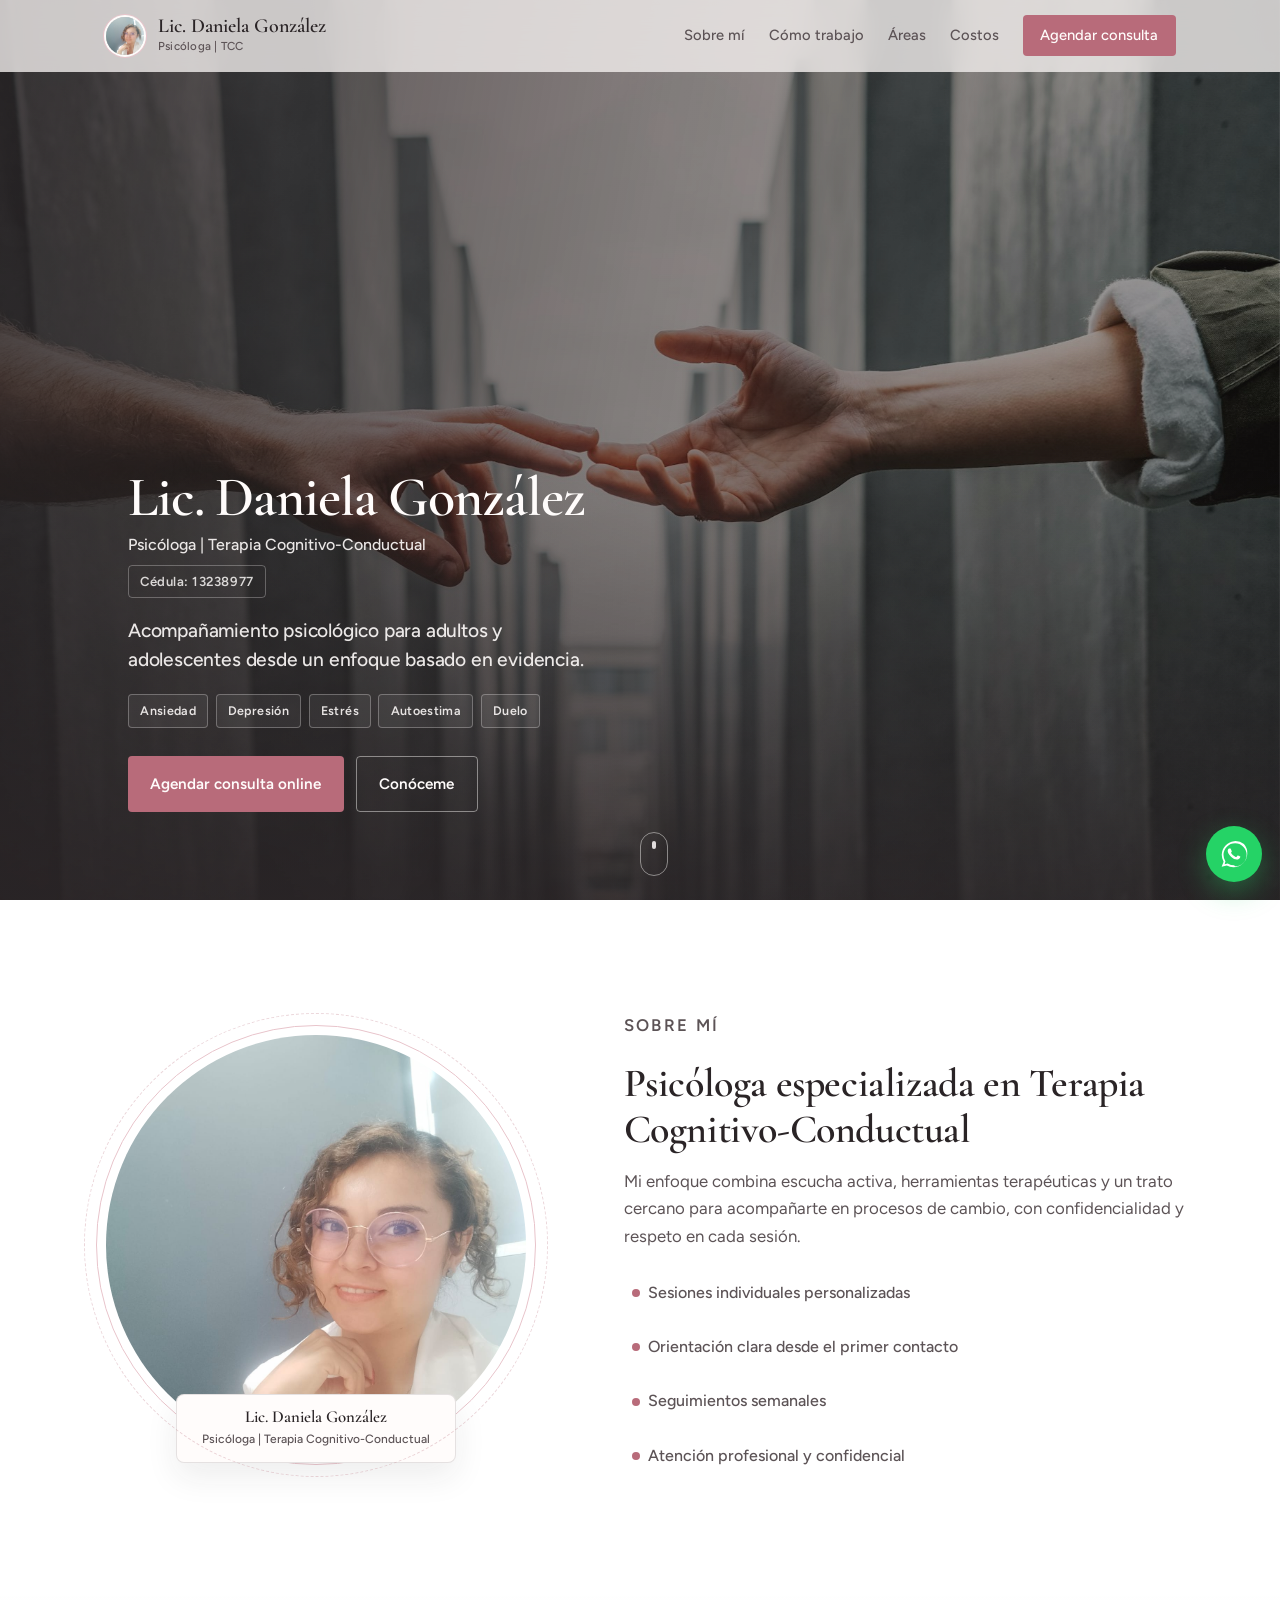
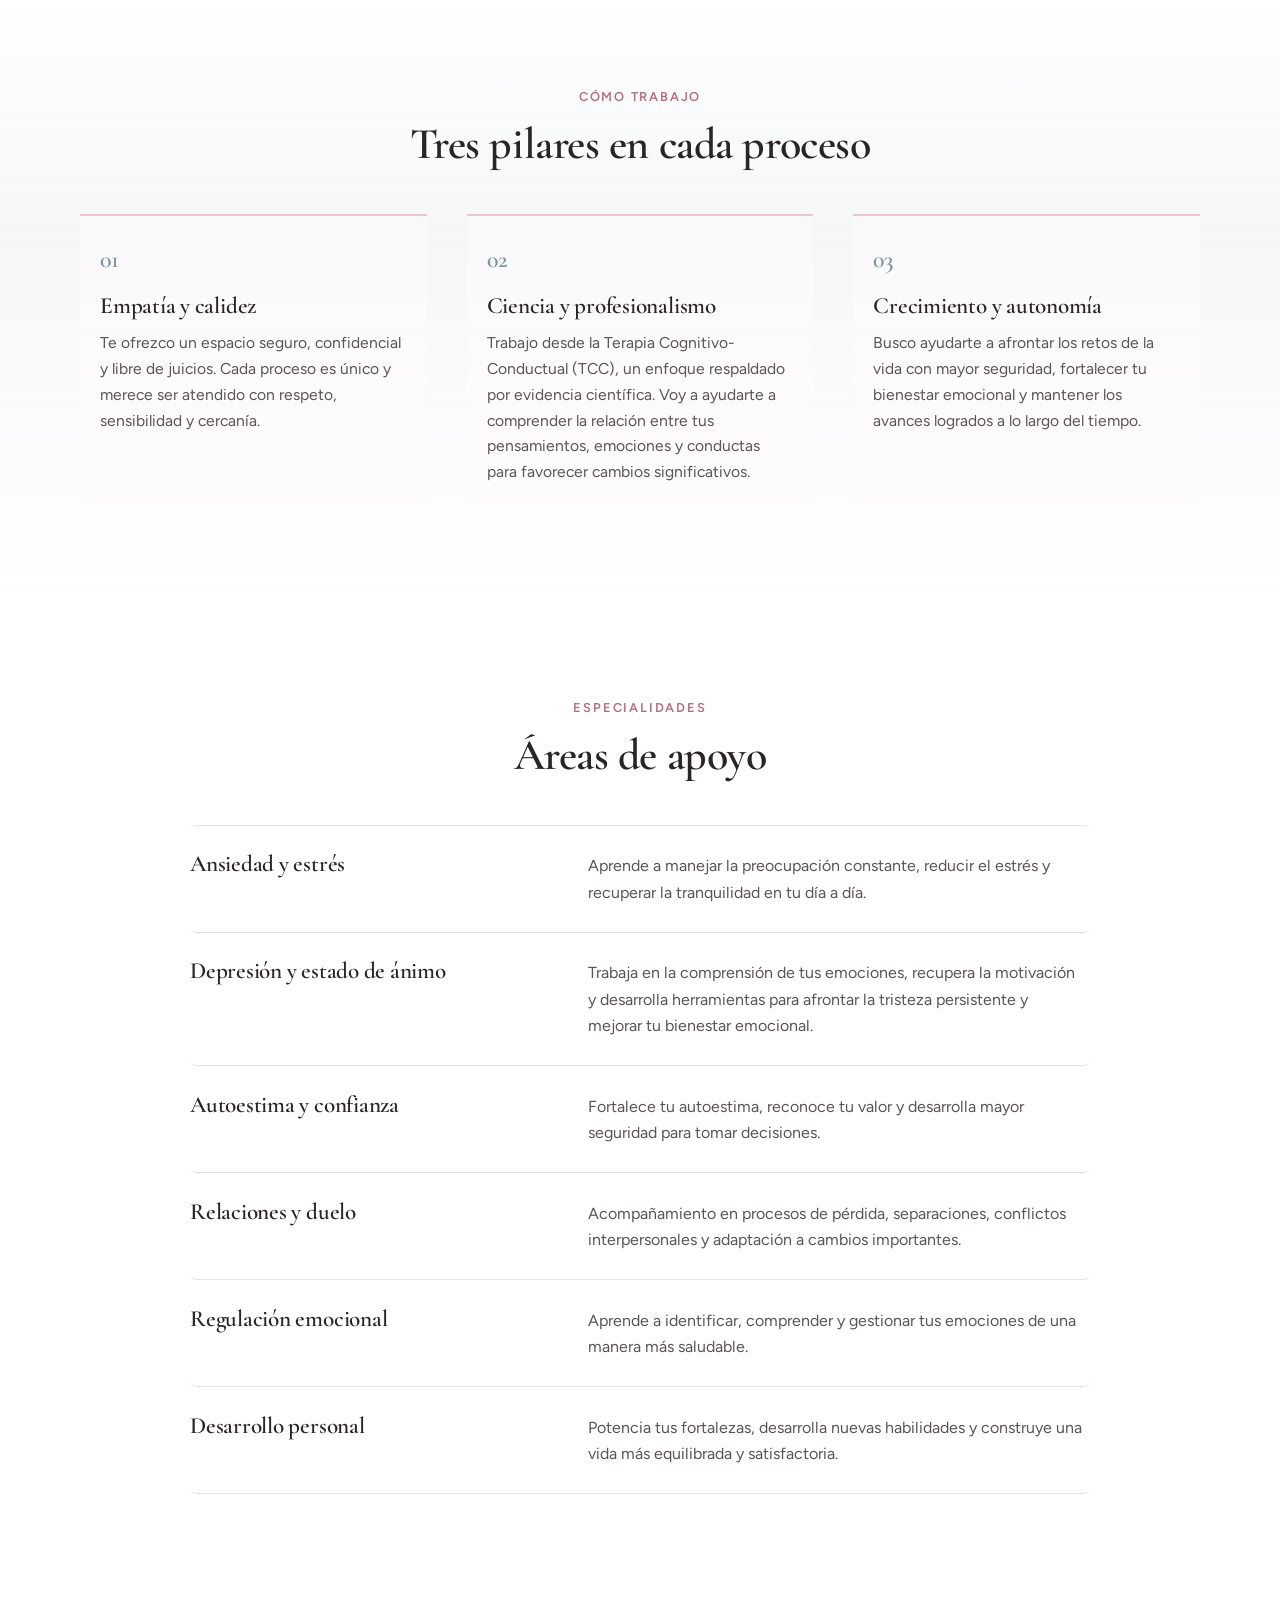
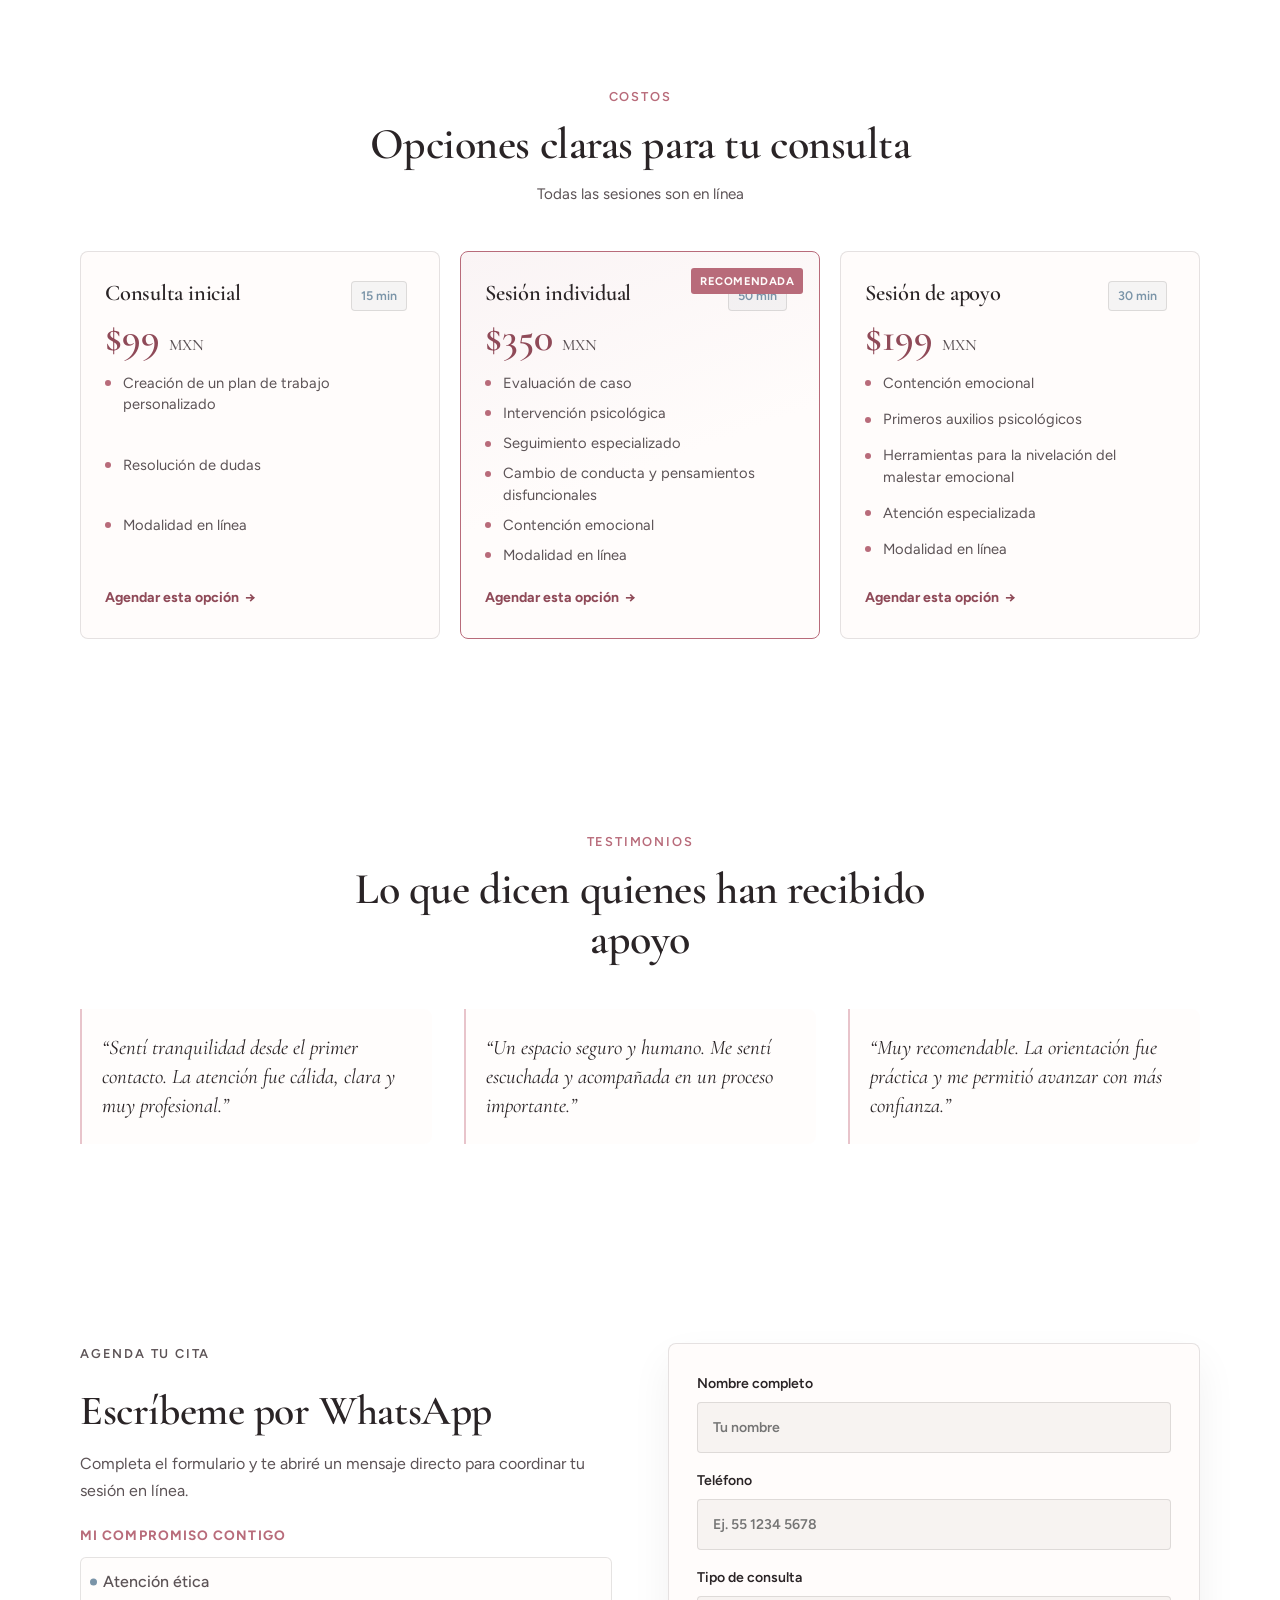
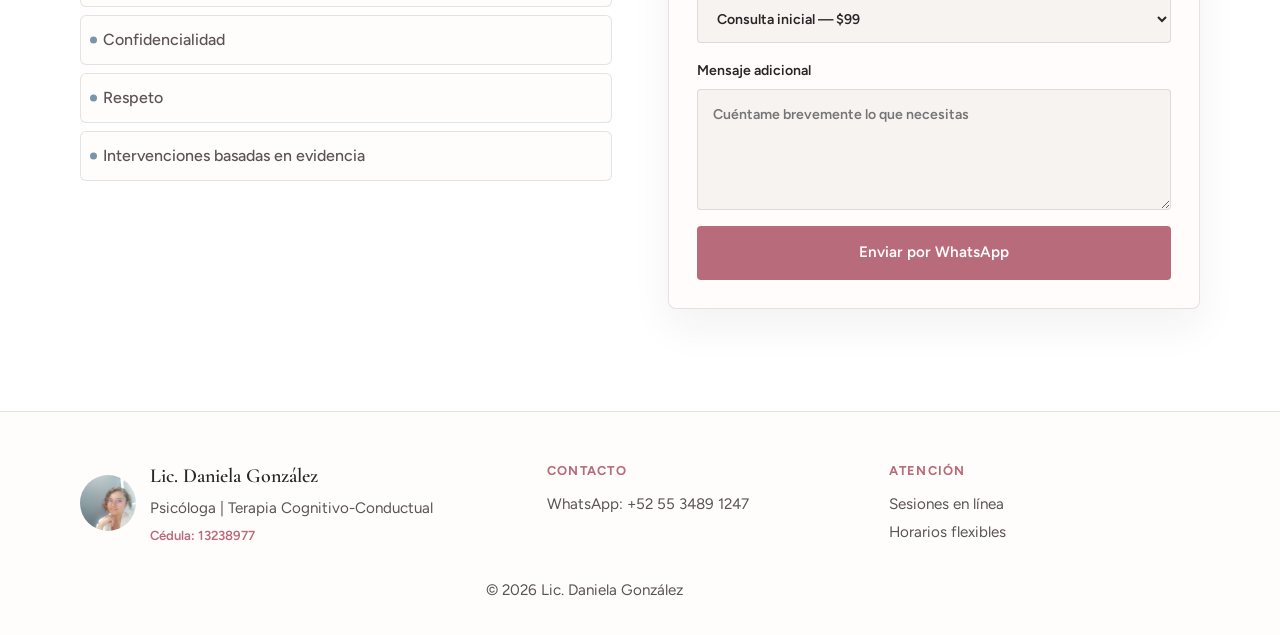
==== index.html @ aad89bd3 "Update index.html" ====
<!DOCTYPE html>
<html lang="es">
<head>
  <meta charset="UTF-8" />
  <meta name="viewport" content="width=device-width, initial-scale=1.0" />
  <meta name="description" content="Lic. Daniela González — Psicóloga | Terapia Cognitivo-Conductual. Acompañamiento psicológico online para adultos y adolescentes. Cédula 13238977." />
  <title>Lic. Daniela González | Psicóloga TCC</title>
  <link rel="preconnect" href="https://fonts.googleapis.com" />
  <link rel="preconnect" href="https://fonts.gstatic.com" crossorigin />
  <link href="https://fonts.googleapis.com/css2?family=Cormorant+Garamond:ital,wght@0,500;0,600;0,700;1,500&family=Figtree:wght@400;500;600;700&display=swap" rel="stylesheet" />
  <link rel="stylesheet" href="./index.css" />
</head>
<body>
  <div class="ambient" aria-hidden="true">
    <span class="ambient-orb orb-a"></span>
    <span class="ambient-orb orb-b"></span>
    <span class="ambient-orb orb-c"></span>
  </div>

  <header class="site-header" id="top">
    <div class="header-inner">
      <a class="brand" href="#inicio">
        <img src="./dani2.jpeg" alt="" class="brand-photo" width="44" height="44" />
        <span class="brand-text">
          <span class="brand-name">Lic. Daniela González</span>
          <span class="brand-role">Psicóloga | TCC</span>
        </span>
      </a>

      <button class="nav-toggle" type="button" aria-label="Abrir menú" aria-expanded="false" aria-controls="main-nav">
        <span class="nav-toggle-box" aria-hidden="true">
          <span></span><span></span><span></span>
        </span>
      </button>

      <nav class="main-nav" id="main-nav" aria-label="Navegación principal">
        <div class="nav-panel">
          <p class="nav-panel-label">Menú</p>
          <a href="#sobre-mi">Sobre mí</a>
          <a href="#pilares">Cómo trabajo</a>
          <a href="#especialidades">Áreas</a>
          <a href="#costos">Costos</a>
          <a href="#agenda" class="nav-cta">Agendar consulta</a>
        </div>
      </nav>
    </div>
  </header>

  <main>
    <section class="hero" id="inicio">
      <div class="hero-media" aria-hidden="true">
        <img src="./hero-psicologia.jpg" alt="" class="hero-photo" />
        <div class="hero-veil"></div>
      </div>
      <div class="hero-content">
        <p class="hero-brand">Lic. Daniela González</p>
        <p class="hero-role">Psicóloga | Terapia Cognitivo-Conductual</p>
        <p class="hero-cedula">Cédula: 13238977</p>
        <h1>Acompañamiento psicológico para adultos y adolescentes desde un enfoque basado en evidencia.</h1>
        <p class="hero-tags">
          <span>Ansiedad</span>
          <span>Depresión</span>
          <span>Estrés</span>
          <span>Autoestima</span>
          <span>Duelo</span>
        </p>
        <div class="hero-actions">
          <a class="btn btn-primary" href="#agenda">Agendar consulta online</a>
          <a class="btn btn-ghost" href="#sobre-mi">Conóceme</a>
        </div>
      </div>
      <a class="hero-scroll" href="#sobre-mi" aria-label="Ir a sobre mí">
        <span></span>
      </a>
    </section>

    <section class="about" id="sobre-mi">
      <div class="about-layout">
        <div class="about-portrait reveal">
          <img src="./dani2.jpeg" alt="Lic. Daniela González, psicóloga" width="480" height="480" />
          <div class="portrait-badge">
            <strong>Lic. Daniela González</strong>
            <span>Psicóloga | Terapia Cognitivo-Conductual</span>
          </div>
        </div>
        <div class="about-copy reveal">
          <p class="eyebrow">Sobre mí</p>
          <h2>Psicóloga especializada en Terapia Cognitivo-Conductual</h2>
          <p>Mi enfoque combina escucha activa, herramientas terapéuticas y un trato cercano para acompañarte en procesos de cambio, con confidencialidad y respeto en cada sesión.</p>
          <ul class="about-list">
            <li>Sesiones individuales personalizadas</li>
            <li>Orientación clara desde el primer contacto</li>
            <li>Seguimientos semanales</li>
            <li>Atención profesional y confidencial</li>
          </ul>
        </div>
      </div>
    </section>

    <section class="approach" id="pilares">
      <div class="section-intro reveal">
        <p class="eyebrow">Cómo trabajo</p>
        <h2>Tres pilares en cada proceso</h2>
      </div>
      <ol class="approach-list">
        <li class="reveal">
          <span class="approach-num">01</span>
          <h3>Empatía y calidez</h3>
          <p>Te ofrezco un espacio seguro, confidencial y libre de juicios. Cada proceso es único y merece ser atendido con respeto, sensibilidad y cercanía.</p>
        </li>
        <li class="reveal">
          <span class="approach-num">02</span>
          <h3>Ciencia y profesionalismo</h3>
          <p>Trabajo desde la Terapia Cognitivo-Conductual (TCC), un enfoque respaldado por evidencia científica. Voy a ayudarte a comprender la relación entre tus pensamientos, emociones y conductas para favorecer cambios significativos.</p>
        </li>
        <li class="reveal">
          <span class="approach-num">03</span>
          <h3>Crecimiento y autonomía</h3>
          <p>Busco ayudarte a afrontar los retos de la vida con mayor seguridad, fortalecer tu bienestar emocional y mantener los avances logrados a lo largo del tiempo.</p>
        </li>
      </ol>
    </section>

    <section class="specialties" id="especialidades">
      <div class="section-intro reveal">
        <p class="eyebrow">Especialidades</p>
        <h2>Áreas de apoyo</h2>
      </div>
      <div class="specialty-rows">
        <article class="specialty reveal">
          <h3>Ansiedad y estrés</h3>
          <p>Aprende a manejar la preocupación constante, reducir el estrés y recuperar la tranquilidad en tu día a día.</p>
        </article>
        <article class="specialty reveal">
          <h3>Depresión y estado de ánimo</h3>
          <p>Trabaja en la comprensión de tus emociones, recupera la motivación y desarrolla herramientas para afrontar la tristeza persistente y mejorar tu bienestar emocional.</p>
        </article>
        <article class="specialty reveal">
          <h3>Autoestima y confianza</h3>
          <p>Fortalece tu autoestima, reconoce tu valor y desarrolla mayor seguridad para tomar decisiones.</p>
        </article>
        <article class="specialty reveal">
          <h3>Relaciones y duelo</h3>
          <p>Acompañamiento en procesos de pérdida, separaciones, conflictos interpersonales y adaptación a cambios importantes.</p>
        </article>
        <article class="specialty reveal">
          <h3>Regulación emocional</h3>
          <p>Aprende a identificar, comprender y gestionar tus emociones de una manera más saludable.</p>
        </article>
        <article class="specialty reveal">
          <h3>Desarrollo personal</h3>
          <p>Potencia tus fortalezas, desarrolla nuevas habilidades y construye una vida más equilibrada y satisfactoria.</p>
        </article>
      </div>
    </section>

    <section class="pricing" id="costos">
      <div class="section-intro reveal">
        <p class="eyebrow">Costos</p>
        <h2>Opciones claras para tu consulta</h2>
        <p class="section-note">Todas las sesiones son en línea</p>
      </div>
      <div class="pricing-grid">
        <a class="price-option reveal" href="#agenda" data-servicio="Consulta inicial">
          <div class="price-top">
            <h3>Consulta inicial</h3>
            <span class="price-time">15 min</span>
          </div>
          <p class="price">$99 <span>MXN</span></p>
          <ul class="price-features">
            <li>Creación de un plan de trabajo personalizado</li>
            <li>Resolución de dudas</li>
            <li>Modalidad en línea</li>
          </ul>
          <span class="price-cta">Agendar esta opción</span>
        </a>
        <a class="price-option featured reveal" href="#agenda" data-servicio="Sesión individual">
          <span class="price-ribbon">Recomendada</span>
          <div class="price-top">
            <h3>Sesión individual</h3>
            <span class="price-time">50 min</span>
          </div>
          <p class="price">$350 <span>MXN</span></p>
          <ul class="price-features">
            <li>Evaluación de caso</li>
            <li>Intervención psicológica</li>
            <li>Seguimiento especializado</li>
            <li>Cambio de conducta y pensamientos disfuncionales</li>
            <li>Contención emocional</li>
            <li>Modalidad en línea</li>
          </ul>
          <span class="price-cta">Agendar esta opción</span>
        </a>
        <a class="price-option reveal" href="#agenda" data-servicio="Sesión de apoyo">
          <div class="price-top">
            <h3>Sesión de apoyo</h3>
            <span class="price-time">30 min</span>
          </div>
          <p class="price">$199 <span>MXN</span></p>
          <ul class="price-features">
            <li>Contención emocional</li>
            <li>Primeros auxilios psicológicos</li>
            <li>Herramientas para la nivelación del malestar emocional</li>
            <li>Atención especializada</li>
            <li>Modalidad en línea</li>
          </ul>
          <span class="price-cta">Agendar esta opción</span>
        </a>
      </div>
    </section>

    <section class="voices">
      <div class="section-intro reveal">
        <p class="eyebrow">Testimonios</p>
        <h2>Lo que dicen quienes han recibido apoyo</h2>
      </div>
      <div class="voice-grid">
        <blockquote class="reveal">
          <p>“Sentí tranquilidad desde el primer contacto. La atención fue cálida, clara y muy profesional.”</p>
        </blockquote>
        <blockquote class="reveal">
          <p>“Un espacio seguro y humano. Me sentí escuchada y acompañada en un proceso importante.”</p>
        </blockquote>
        <blockquote class="reveal">
          <p>“Muy recomendable. La orientación fue práctica y me permitió avanzar con más confianza.”</p>
        </blockquote>
      </div>
    </section>

    <section class="agenda" id="agenda">
      <div class="agenda-layout">
        <div class="agenda-copy reveal">
          <p class="eyebrow">Agenda tu cita</p>
          <h2>Escríbeme por WhatsApp</h2>
          <p>Completa el formulario y te abriré un mensaje directo para coordinar tu sesión en línea.</p>
          <h3 class="commitment-title">Mi compromiso contigo</h3>
          <ul class="commitment-list">
            <li>Atención ética</li>
            <li>Confidencialidad</li>
            <li>Respeto</li>
            <li>Intervenciones basadas en evidencia</li>
          </ul>
        </div>

        <form id="waForm" class="wa-form reveal" novalidate>
          <label>
            Nombre completo
            <input id="nombre" name="nombre" type="text" placeholder="Tu nombre" required autocomplete="name" />
          </label>
          <label>
            Teléfono
            <input id="telefono" name="telefono" type="tel" placeholder="Ej. 55 1234 5678" autocomplete="tel" />
          </label>
          <label>
            Tipo de consulta
            <select id="servicio" name="servicio">
              <option value="Consulta inicial">Consulta inicial — $99</option>
              <option value="Sesión individual">Sesión individual — $350</option>
              <option value="Sesión de apoyo">Sesión de apoyo — $199</option>
            </select>
          </label>
          <label>
            Mensaje adicional
            <textarea id="mensaje" name="mensaje" rows="4" placeholder="Cuéntame brevemente lo que necesitas"></textarea>
          </label>
          <button type="submit" class="btn btn-primary btn-block">Enviar por WhatsApp</button>
        </form>
      </div>
    </section>
  </main>

  <footer class="footer">
    <div class="footer-inner">
      <div class="footer-brand">
        <img src="./dani2.jpeg" alt="" width="56" height="56" />
        <div>
          <strong>Lic. Daniela González</strong>
          <p>Psicóloga | Terapia Cognitivo-Conductual</p>
          <p class="footer-cedula">Cédula: 13238977</p>
        </div>
      </div>
      <div>
        <h4>Contacto</h4>
        <p><a href="https://wa.me/525534891247" target="_blank" rel="noopener">WhatsApp: +52 55 3489 1247</a></p>
      </div>
      <div>
        <h4>Atención</h4>
        <p>Sesiones en línea</p>
        <p>Horarios flexibles</p>
      </div>
    </div>
    <p class="copy">© <span id="year"></span> Lic. Daniela González</p>
  </footer>

  <a class="wa-float" href="https://wa.me/525534891247?text=Hola%20Daniela%2C%20quiero%20agendar%20una%20consulta%20en%20l%C3%ADnea." target="_blank" rel="noopener" aria-label="Abrir WhatsApp">
    <svg viewBox="0 0 24 24" aria-hidden="true"><path d="M20.5 3.5A11.8 11.8 0 0 0 12.1 1 11.9 11.9 0 0 0 1.5 12.7a11.8 11.8 0 0 0 1.6 6L1.4 23l4.4-1.2a11.9 11.9 0 0 0 5.7 1.5h.1A11.9 11.9 0 0 0 23.4 11.8a11.8 11.8 0 0 0-2.9-8.3Zm-8.4 18.2h-.1a9.9 9.9 0 0 1-5-1.4l-.4-.2-2.6.7.7-2.5-.2-.4a9.8 9.8 0 0 1-1.5-5.2 9.9 9.9 0 0 1 9.9-9.9 9.8 9.8 0 0 1 7 2.9 9.8 9.8 0 0 1 2.9 7 9.9 9.9 0 0 1-9.9 9.9Zm5.4-7.4c-.3-.1-1.7-.9-2-1s-.5-.1-.6.1c-.2.3-.7.9-.9 1.1-.1.2-.3.2-.6.1a8 8 0 0 1-3.9-3.4c-.2-.3 0-.4.1-.5l.3-.4c.1-.1.1-.2.2-.4 0-.1 0-.3-.1-.4-.1-.2-.6-1.4-.8-1.9-.2-.5-.4-.4-.6-.4h-.5c-.2 0-.5.1-.7.3-.2.2-.8.8-.8 2s.9 2.4 1 2.6c.1.2 1.8 2.9 4.5 4.1.6.2 1.1.3 1.5.4.6.2 1.2.2 1.7.1.5-.1 1.7-.7 1.9-1.4.2-.7.2-1.3.1-1.4-.1-.1-.3-.2-.6-.3Z"/></svg>
  </a>

  <script src="./app.js"></script>
</body>
</html>
---- index.css ----
:root {
  --rose: #b86b7a;
  --rose-deep: #8f4a58;
  --rose-soft: #e8c4cb;
  --blue-mist: #7a94a8;
  --ink: #2a2426;
  --ink-soft: #5c5356;
  --paper: #f7f3f1;
  --paper-deep: #ebe4e0;
  --white: #fffcfb;
  --line: rgba(42, 36, 38, 0.12);
  --font-display: "Cormorant Garamond", Georgia, serif;
  --font-body: "Figtree", "Segoe UI", sans-serif;
  --ease: cubic-bezier(0.22, 1, 0.36, 1);
  --header-h: 72px;
}

*,
*::before,
*::after {
  box-sizing: border-box;
}

html {
  scroll-behavior: smooth;
  scroll-padding-top: var(--header-h);
}

body {
  margin: 0;
  font-family: var(--font-body);
  color: var(--ink);
  background:
    radial-gradient(ellipse 80% 50% at 10% 0%, rgba(184, 107, 122, 0.12), transparent 55%),
    radial-gradient(ellipse 60% 40% at 90% 20%, rgba(122, 148, 168, 0.14), transparent 50%),
    linear-gradient(180deg, var(--paper) 0%, var(--white) 40%, var(--paper-deep) 100%);
  background-attachment: fixed;
  line-height: 1.65;
  overflow-x: hidden;
  -webkit-font-smoothing: antialiased;
}

img {
  display: block;
  max-width: 100%;
  height: auto;
}

a {
  color: inherit;
  text-decoration: none;
}

button,
input,
select,
textarea {
  font: inherit;
  color: inherit;
}

h1, h2, h3 {
  font-family: var(--font-display);
  font-weight: 600;
  line-height: 1.15;
  letter-spacing: -0.01em;
}

.eyebrow {
  margin: 0 0 0.75rem;
  font-size: 0.8rem;
  font-weight: 600;
  letter-spacing: 0.14em;
  text-transform: uppercase;
  color: var(--rose);
}

.section-intro {
  max-width: 36rem;
  margin: 0 auto 2.75rem;
  text-align: center;
}

.section-intro h2 {
  margin: 0;
  font-size: clamp(2rem, 4vw, 2.75rem);
}

.section-note {
  margin: 0.75rem 0 0;
  color: var(--ink-soft);
  font-size: 0.95rem;
}

/* —— Ambient —— */
.ambient {
  position: fixed;
  inset: 0;
  z-index: 0;
  pointer-events: none;
  overflow: hidden;
}

.ambient-orb {
  position: absolute;
  border-radius: 50%;
  filter: blur(60px);
  opacity: 0.35;
  will-change: transform;
}

.orb-a {
  width: 320px;
  height: 320px;
  top: 12%;
  left: -8%;
  background: var(--rose-soft);
  animation: driftA 18s ease-in-out infinite alternate;
}

.orb-b {
  width: 280px;
  height: 280px;
  top: 48%;
  right: -6%;
  background: rgba(122, 148, 168, 0.45);
  animation: driftB 22s ease-in-out infinite alternate;
}

.orb-c {
  width: 200px;
  height: 200px;
  bottom: 8%;
  left: 30%;
  background: rgba(184, 107, 122, 0.25);
  animation: driftC 16s ease-in-out infinite alternate;
}

/* —— Header —— */
.site-header {
  position: fixed;
  inset: 0 0 auto;
  z-index: 100;
  height: var(--header-h);
  background: rgba(247, 243, 241, 0.78);
  backdrop-filter: blur(14px);
  border-bottom: 1px solid transparent;
  transition: background 0.35s var(--ease), border-color 0.35s var(--ease), box-shadow 0.35s var(--ease);
}

.site-header.is-scrolled {
  background: rgba(255, 252, 251, 0.92);
  border-bottom-color: var(--line);
  box-shadow: 0 8px 28px rgba(42, 36, 38, 0.06);
}

.header-inner {
  max-width: 1120px;
  height: 100%;
  margin: 0 auto;
  padding: 0 1.5rem;
  display: flex;
  align-items: center;
  justify-content: space-between;
  gap: 1rem;
}

.brand {
  display: flex;
  align-items: center;
  gap: 0.75rem;
  z-index: 120;
  position: relative;
}

.brand-photo {
  width: 42px;
  height: 42px;
  border-radius: 50%;
  object-fit: cover;
  object-position: center 20%;
  border: 2px solid var(--white);
  box-shadow: 0 0 0 1px var(--rose-soft);
  transition: transform 0.4s var(--ease);
}

.brand:hover .brand-photo {
  transform: scale(1.06);
}

.brand-text {
  display: flex;
  flex-direction: column;
  gap: 0.05rem;
}

.brand-name {
  font-family: var(--font-display);
  font-size: 1.25rem;
  font-weight: 600;
  line-height: 1.1;
}

.brand-role {
  font-size: 0.72rem;
  font-weight: 500;
  color: var(--ink-soft);
  letter-spacing: 0.02em;
}

.main-nav {
  display: flex;
  align-items: center;
  gap: 1.5rem;
}

.nav-panel {
  display: contents;
}

.nav-panel-label {
  display: none;
}

.main-nav a {
  position: relative;
  font-size: 0.92rem;
  font-weight: 500;
  color: var(--ink-soft);
  transition: color 0.2s ease;
}

.main-nav a:not(.nav-cta)::after {
  content: "";
  position: absolute;
  left: 0;
  bottom: -4px;
  width: 100%;
  height: 1.5px;
  background: var(--rose);
  transform: scaleX(0);
  transform-origin: left;
  transition: transform 0.3s var(--ease);
}

.main-nav a:not(.nav-cta):hover {
  color: var(--rose-deep);
}

.main-nav a:not(.nav-cta):hover::after {
  transform: scaleX(1);
}

.nav-cta {
  padding: 0.55rem 1.1rem;
  border-radius: 4px;
  background: var(--rose);
  color: var(--white) !important;
  transition: background 0.2s ease, transform 0.2s ease, box-shadow 0.25s ease;
}

.nav-cta:hover {
  background: var(--rose-deep);
  transform: translateY(-1px);
  box-shadow: 0 8px 20px rgba(143, 74, 88, 0.25);
}

.nav-toggle {
  display: none;
  width: 46px;
  height: 46px;
  padding: 0;
  border: 1px solid transparent;
  border-radius: 8px;
  background: transparent;
  cursor: pointer;
  position: relative;
  z-index: 120;
  align-items: center;
  justify-content: center;
  transition: background 0.25s ease, border-color 0.25s ease;
}

.nav-toggle-box {
  display: flex;
  flex-direction: column;
  justify-content: center;
  gap: 5px;
  width: 22px;
  height: 16px;
}

.nav-toggle span {
  display: block;
  width: 22px;
  height: 2px;
  margin: 0;
  border-radius: 2px;
  background: var(--ink);
  transition: transform 0.35s var(--ease), opacity 0.2s ease, width 0.25s ease;
  transform-origin: center;
}

.nav-toggle:hover {
  background: rgba(184, 107, 122, 0.08);
  border-color: var(--line);
}

.site-header.is-nav-open .nav-toggle,
.nav-toggle[aria-expanded="true"] {
  background: rgba(184, 107, 122, 0.1);
  border-color: var(--rose-soft);
}

.nav-toggle[aria-expanded="true"] span:nth-child(1) {
  transform: translateY(7px) rotate(45deg);
}

.nav-toggle[aria-expanded="true"] span:nth-child(2) {
  opacity: 0;
  width: 0;
}

.nav-toggle[aria-expanded="true"] span:nth-child(3) {
  transform: translateY(-7px) rotate(-45deg);
}

body.is-nav-open {
  overflow: hidden;
}

/* —— Hero —— */
.hero {
  position: relative;
  z-index: 1;
  min-height: 100svh;
  display: flex;
  align-items: flex-end;
  overflow: hidden;
  color: var(--white);
}

.hero-media {
  position: absolute;
  inset: 0;
  z-index: 0;
}

.hero-photo {
  width: 100%;
  height: 100%;
  object-fit: cover;
  object-position: center center;
  transform: scale(1.08);
  animation: heroZoom 16s var(--ease) forwards;
}

.hero-veil {
  position: absolute;
  inset: 0;
  background:
    linear-gradient(100deg, rgba(42, 36, 38, 0.82) 0%, rgba(42, 36, 38, 0.5) 48%, rgba(42, 36, 38, 0.25) 100%),
    linear-gradient(0deg, rgba(42, 36, 38, 0.78) 0%, transparent 48%);
}

.hero-content {
  position: relative;
  z-index: 1;
  width: min(1120px, 100%);
  margin: 0 auto;
  padding: calc(var(--header-h) + 3.5rem) 1.5rem 5.5rem;
  max-width: 38rem;
  margin-left: max(1.5rem, calc((100% - 1120px) / 2 + 1.5rem));
}

.hero-brand {
  margin: 0 0 0.35rem;
  font-family: var(--font-display);
  font-size: clamp(2.35rem, 5.5vw, 3.5rem);
  font-weight: 600;
  line-height: 1.05;
  letter-spacing: -0.02em;
  animation: heroIn 0.9s var(--ease) 0.1s both;
}

.hero-role {
  margin: 0 0 0.4rem;
  font-size: 1rem;
  font-weight: 500;
  color: rgba(255, 252, 251, 0.9);
  animation: heroIn 0.9s var(--ease) 0.22s both;
}

.hero-cedula {
  margin: 0 0 1.15rem;
  display: inline-block;
  padding: 0.3rem 0.7rem;
  border: 1px solid rgba(255, 252, 251, 0.28);
  border-radius: 4px;
  font-size: 0.82rem;
  font-weight: 600;
  letter-spacing: 0.04em;
  color: rgba(255, 252, 251, 0.82);
  animation: heroIn 0.9s var(--ease) 0.32s both;
}

.hero-content h1 {
  margin: 0 0 1.25rem;
  font-family: var(--font-body);
  font-size: clamp(1.05rem, 2.1vw, 1.2rem);
  font-weight: 500;
  line-height: 1.5;
  color: rgba(255, 252, 251, 0.9);
  max-width: 38ch;
  animation: heroIn 0.9s var(--ease) 0.42s both;
}

.hero-tags {
  display: flex;
  flex-wrap: wrap;
  gap: 0.45rem;
  margin: 0 0 1.75rem;
  animation: heroIn 0.9s var(--ease) 0.52s both;
}

.hero-tags span {
  padding: 0.35rem 0.7rem;
  border: 1px solid rgba(255, 252, 251, 0.28);
  border-radius: 4px;
  font-size: 0.78rem;
  font-weight: 600;
  letter-spacing: 0.03em;
  color: rgba(255, 252, 251, 0.88);
  background: rgba(255, 252, 251, 0.06);
  backdrop-filter: blur(6px);
  transition: background 0.25s ease, border-color 0.25s ease, transform 0.25s var(--ease);
}

.hero-tags span:hover {
  background: rgba(255, 252, 251, 0.14);
  border-color: rgba(255, 252, 251, 0.5);
  transform: translateY(-2px);
}

.hero-actions {
  display: flex;
  flex-wrap: wrap;
  gap: 0.75rem;
  animation: heroIn 0.9s var(--ease) 0.62s both;
}

.hero-scroll {
  position: absolute;
  bottom: 1.5rem;
  left: 50%;
  z-index: 2;
  width: 28px;
  height: 44px;
  border: 1.5px solid rgba(255, 252, 251, 0.45);
  border-radius: 14px;
  transform: translateX(-50%);
  display: grid;
  place-items: start center;
  padding-top: 8px;
  animation: heroIn 1s var(--ease) 1s both;
}

.hero-scroll span {
  width: 4px;
  height: 8px;
  border-radius: 2px;
  background: rgba(255, 252, 251, 0.85);
  animation: scrollPulse 1.8s ease-in-out infinite;
}

/* —— Buttons —— */
.btn {
  display: inline-flex;
  align-items: center;
  justify-content: center;
  gap: 0.5rem;
  padding: 0.9rem 1.4rem;
  border: 0;
  border-radius: 4px;
  font-weight: 600;
  font-size: 0.95rem;
  cursor: pointer;
  transition: background 0.25s ease, color 0.25s ease, transform 0.25s var(--ease), border-color 0.25s ease, box-shadow 0.25s ease;
}

.btn:hover {
  transform: translateY(-2px);
}

.btn-primary {
  background: var(--rose);
  color: var(--white);
}

.btn-primary:hover {
  background: var(--rose-deep);
  box-shadow: 0 12px 28px rgba(143, 74, 88, 0.3);
}

.btn-ghost {
  background: transparent;
  color: var(--white);
  border: 1.5px solid rgba(255, 252, 251, 0.45);
}

.btn-ghost:hover {
  background: rgba(255, 252, 251, 0.1);
  border-color: rgba(255, 252, 251, 0.8);
}

.btn-block {
  width: 100%;
}

/* —— About —— */
.about {
  position: relative;
  z-index: 1;
  padding: clamp(4rem, 10vw, 7rem) 1.5rem;
}

.about-layout {
  max-width: 1120px;
  margin: 0 auto;
  display: grid;
  grid-template-columns: minmax(0, 0.9fr) minmax(0, 1.1fr);
  gap: clamp(2rem, 6vw, 4.5rem);
  align-items: center;
}

.about-portrait {
  position: relative;
  aspect-ratio: 1;
  max-width: 420px;
  margin: 0 auto;
}

.about-portrait::before {
  content: "";
  position: absolute;
  inset: -10px;
  border-radius: 50%;
  border: 1px solid var(--rose-soft);
  animation: ringPulse 4s ease-in-out infinite;
}

.about-portrait::after {
  content: "";
  position: absolute;
  inset: -22px;
  border-radius: 50%;
  border: 1px dashed rgba(184, 107, 122, 0.28);
  animation: ringSpin 28s linear infinite;
}

.about-portrait img {
  width: 100%;
  height: 100%;
  object-fit: cover;
  object-position: center 18%;
  border-radius: 50%;
  transition: transform 0.7s var(--ease);
}

.about-portrait:hover img {
  transform: scale(1.03);
}

.portrait-badge {
  position: absolute;
  left: 50%;
  bottom: -0.5rem;
  transform: translateX(-50%);
  width: min(92%, 280px);
  padding: 0.75rem 1rem;
  background: var(--white);
  border: 1px solid var(--line);
  border-radius: 8px;
  text-align: center;
  box-shadow: 0 14px 32px rgba(42, 36, 38, 0.08);
  animation: badgeFloat 4.5s ease-in-out infinite;
}

.portrait-badge strong {
  display: block;
  font-family: var(--font-display);
  font-size: 1.05rem;
  font-weight: 600;
  line-height: 1.2;
}

.portrait-badge span {
  display: block;
  margin-top: 0.2rem;
  font-size: 0.75rem;
  color: var(--ink-soft);
  font-weight: 500;
}

.about-copy h2 {
  margin: 0 0 1rem;
  font-size: clamp(1.85rem, 3.5vw, 2.5rem);
}

.about-copy > p {
  margin: 0 0 1.25rem;
  color: var(--ink-soft);
  font-size: 1.05rem;
}

.about-list {
  margin: 0;
  padding: 0;
  list-style: none;
  display: grid;
  gap: 0.65rem;
}

.about-list li {
  position: relative;
  padding: 0.55rem 0.75rem 0.55rem 1.55rem;
  color: var(--ink-soft);
  font-weight: 500;
  border-radius: 6px;
  transition: background 0.25s ease, transform 0.25s var(--ease), color 0.25s ease;
}

.about-list li::before {
  content: "";
  position: absolute;
  left: 0.55rem;
  top: 50%;
  width: 8px;
  height: 8px;
  border-radius: 50%;
  background: var(--rose);
  transform: translateY(-50%);
  transition: transform 0.25s var(--ease);
}

.about-list li:hover {
  background: rgba(184, 107, 122, 0.08);
  color: var(--ink);
  transform: translateX(4px);
}

.about-list li:hover::before {
  transform: translateY(-50%) scale(1.25);
}

/* —— Approach —— */
.approach {
  position: relative;
  z-index: 1;
  padding: clamp(3.5rem, 8vw, 6rem) 1.5rem;
  background:
    linear-gradient(180deg, transparent, rgba(122, 148, 168, 0.08) 40%, transparent);
}

.approach-list {
  max-width: 1120px;
  margin: 0 auto;
  padding: 0;
  list-style: none;
  display: grid;
  grid-template-columns: repeat(3, minmax(0, 1fr));
  gap: 2rem 2.5rem;
}

.approach-list li {
  padding: 1.5rem 1.25rem 1.25rem;
  border-top: 2px solid var(--rose-soft);
  background: rgba(255, 252, 251, 0.55);
  border-radius: 0 0 8px 8px;
  transition: transform 0.4s var(--ease), background 0.35s ease, box-shadow 0.35s ease;
}

.approach-list li:hover {
  transform: translateY(-6px);
  background: var(--white);
  box-shadow: 0 18px 40px rgba(42, 36, 38, 0.08);
}

.approach-num {
  display: block;
  margin-bottom: 0.85rem;
  font-family: var(--font-display);
  font-size: 1.5rem;
  color: var(--blue-mist);
  font-weight: 600;
  transition: color 0.3s ease, letter-spacing 0.3s ease;
}

.approach-list li:hover .approach-num {
  color: var(--rose);
  letter-spacing: 0.08em;
}

.approach-list h3 {
  margin: 0 0 0.65rem;
  font-size: 1.45rem;
}

.approach-list p {
  margin: 0;
  color: var(--ink-soft);
  font-size: 0.98rem;
}

/* —— Specialties —— */
.specialties {
  position: relative;
  z-index: 1;
  padding: clamp(3.5rem, 8vw, 6rem) 1.5rem;
}

.specialty-rows {
  max-width: 900px;
  margin: 0 auto;
}

.specialty {
  padding: 1.6rem 0.5rem 1.6rem 0;
  border-bottom: 1px solid var(--line);
  display: grid;
  grid-template-columns: minmax(0, 0.85fr) minmax(0, 1.15fr);
  gap: 1rem 2rem;
  align-items: baseline;
  transition: padding-left 0.4s var(--ease), background 0.3s ease;
  border-radius: 6px;
}

.specialty:first-child {
  border-top: 1px solid var(--line);
}

.specialty:hover {
  padding-left: 0.85rem;
  background: linear-gradient(90deg, rgba(184, 107, 122, 0.06), transparent);
}

.specialty h3 {
  margin: 0;
  font-size: 1.45rem;
  transition: color 0.25s ease;
}

.specialty:hover h3 {
  color: var(--rose-deep);
}

.specialty p {
  margin: 0;
  color: var(--ink-soft);
}

/* —— Pricing —— */
.pricing {
  position: relative;
  z-index: 1;
  padding: clamp(3.5rem, 8vw, 6rem) 1.5rem;
}

.pricing-grid {
  max-width: 1120px;
  margin: 0 auto;
  display: grid;
  grid-template-columns: repeat(3, minmax(0, 1fr));
  gap: 1.25rem;
  align-items: stretch;
}

.price-option {
  position: relative;
  display: flex;
  flex-direction: column;
  padding: 1.75rem 1.5rem;
  background: var(--white);
  border: 1px solid var(--line);
  border-radius: 8px;
  transition: border-color 0.3s ease, transform 0.4s var(--ease), box-shadow 0.4s ease;
  overflow: hidden;
}

.price-option::before {
  content: "";
  position: absolute;
  inset: 0 0 auto;
  height: 3px;
  background: linear-gradient(90deg, var(--rose-soft), var(--blue-mist));
  transform: scaleX(0);
  transform-origin: left;
  transition: transform 0.45s var(--ease);
}

.price-option:hover {
  border-color: var(--rose-soft);
  transform: translateY(-8px);
  box-shadow: 0 22px 48px rgba(42, 36, 38, 0.1);
}

.price-option:hover::before {
  transform: scaleX(1);
}

.price-option.featured {
  background: linear-gradient(160deg, #faf4f5 0%, var(--white) 55%);
  border-color: var(--rose);
  transform: translateY(-4px);
}

.price-option.featured:hover {
  transform: translateY(-10px);
}

.price-ribbon {
  position: absolute;
  top: 1rem;
  right: 1rem;
  padding: 0.25rem 0.55rem;
  background: var(--rose);
  color: var(--white);
  font-size: 0.7rem;
  font-weight: 700;
  letter-spacing: 0.04em;
  text-transform: uppercase;
  border-radius: 3px;
}

.price-top {
  display: flex;
  align-items: baseline;
  justify-content: space-between;
  gap: 0.75rem;
  margin-bottom: 0.35rem;
  padding-right: 0.5rem;
}

.price-option h3 {
  margin: 0;
  font-size: 1.4rem;
}

.price-time {
  flex-shrink: 0;
  padding: 0.25rem 0.55rem;
  border: 1px solid var(--line);
  border-radius: 4px;
  font-size: 0.78rem;
  font-weight: 600;
  color: var(--blue-mist);
  background: rgba(122, 148, 168, 0.08);
}

.price {
  margin: 0 0 1rem;
  font-family: var(--font-display);
  font-size: 2.5rem;
  font-weight: 600;
  color: var(--rose-deep);
  line-height: 1;
}

.price span {
  font-size: 1rem;
  font-weight: 500;
  color: var(--ink-soft);
}

.price-features {
  margin: 0 0 1.25rem;
  padding: 0;
  list-style: none;
  display: grid;
  gap: 0.55rem;
  flex: 1;
}

.price-features li {
  position: relative;
  padding-left: 1.15rem;
  color: var(--ink-soft);
  font-size: 0.92rem;
  line-height: 1.45;
}

.price-features li::before {
  content: "";
  position: absolute;
  left: 0;
  top: 0.5em;
  width: 6px;
  height: 6px;
  border-radius: 50%;
  background: var(--rose);
}

.price-cta {
  display: inline-flex;
  align-items: center;
  gap: 0.35rem;
  margin-top: auto;
  font-size: 0.88rem;
  font-weight: 700;
  color: var(--rose-deep);
  transition: gap 0.3s var(--ease);
}

.price-cta::after {
  content: "→";
  transition: transform 0.3s var(--ease);
}

.price-option:hover .price-cta {
  gap: 0.6rem;
}

.price-option:hover .price-cta::after {
  transform: translateX(3px);
}

/* —— Voices —— */
.voices {
  position: relative;
  z-index: 1;
  padding: clamp(3.5rem, 8vw, 6rem) 1.5rem;
}

.voice-grid {
  max-width: 1120px;
  margin: 0 auto;
  display: grid;
  grid-template-columns: repeat(3, minmax(0, 1fr));
  gap: 1.5rem 2rem;
}

.voice-grid blockquote {
  margin: 0;
  padding: 1.5rem 1.25rem;
  border: 0;
  border-left: 2px solid var(--rose-soft);
  background: rgba(255, 252, 251, 0.6);
  border-radius: 0 8px 8px 0;
  transition: transform 0.35s var(--ease), background 0.35s ease;
}

.voice-grid blockquote:hover {
  transform: translateY(-4px);
  background: var(--white);
}

.voice-grid p {
  margin: 0;
  font-family: var(--font-display);
  font-size: 1.3rem;
  font-style: italic;
  line-height: 1.4;
  color: var(--ink);
}

/* —— Agenda —— */
.agenda {
  position: relative;
  z-index: 1;
  padding: clamp(3.5rem, 8vw, 6.5rem) 1.5rem;
}

.agenda-layout {
  max-width: 1120px;
  margin: 0 auto;
  display: grid;
  grid-template-columns: 1fr 1fr;
  gap: clamp(2rem, 5vw, 3.5rem);
  align-items: start;
}

.agenda-copy h2 {
  margin: 0 0 1rem;
  font-size: clamp(2rem, 3.5vw, 2.6rem);
}

.agenda-copy > p {
  margin: 0 0 1.5rem;
  color: var(--ink-soft);
}

.commitment-title {
  margin: 0 0 0.85rem;
  font-family: var(--font-body);
  font-size: 0.85rem;
  font-weight: 700;
  letter-spacing: 0.08em;
  text-transform: uppercase;
  color: var(--rose);
}

.commitment-list {
  margin: 0;
  padding: 0;
  list-style: none;
  display: grid;
  gap: 0.55rem;
}

.commitment-list li {
  position: relative;
  padding: 0.65rem 0.85rem 0.65rem 1.35rem;
  color: var(--ink-soft);
  font-weight: 500;
  background: rgba(255, 252, 251, 0.7);
  border: 1px solid var(--line);
  border-radius: 6px;
  transition: transform 0.3s var(--ease), border-color 0.3s ease, color 0.3s ease;
}

.commitment-list li::before {
  content: "";
  position: absolute;
  left: 0.55rem;
  top: 50%;
  width: 7px;
  height: 7px;
  border-radius: 50%;
  background: var(--blue-mist);
  transform: translateY(-50%);
}

.commitment-list li:hover {
  transform: translateX(4px);
  border-color: var(--rose-soft);
  color: var(--ink);
}

.wa-form {
  display: grid;
  gap: 1rem;
  padding: 1.75rem;
  background: var(--white);
  border: 1px solid var(--line);
  border-radius: 8px;
  box-shadow: 0 18px 42px rgba(42, 36, 38, 0.06);
  transition: box-shadow 0.35s ease, transform 0.35s var(--ease);
}

.wa-form:focus-within {
  box-shadow: 0 22px 50px rgba(143, 74, 88, 0.12);
  transform: translateY(-2px);
}

.wa-form label {
  display: grid;
  gap: 0.45rem;
  font-size: 0.88rem;
  font-weight: 600;
}

.wa-form input,
.wa-form select,
.wa-form textarea {
  width: 100%;
  padding: 0.8rem 0.95rem;
  border: 1px solid var(--line);
  border-radius: 4px;
  background: var(--paper);
  transition: border-color 0.2s ease, background 0.2s ease, box-shadow 0.2s ease;
}

.wa-form input:focus,
.wa-form select:focus,
.wa-form textarea:focus {
  outline: none;
  border-color: var(--rose);
  background: var(--white);
  box-shadow: 0 0 0 3px rgba(184, 107, 122, 0.15);
}

.wa-form textarea {
  resize: vertical;
  min-height: 100px;
}

/* —— Footer —— */
.footer {
  position: relative;
  z-index: 1;
  padding: 3rem 1.5rem 2rem;
  border-top: 1px solid var(--line);
  background: rgba(255, 252, 251, 0.7);
}

.footer-inner {
  max-width: 1120px;
  margin: 0 auto 2rem;
  display: grid;
  grid-template-columns: 1.4fr 1fr 1fr;
  gap: 2rem;
}

.footer-brand {
  display: flex;
  gap: 0.9rem;
  align-items: center;
}

.footer-brand img {
  width: 56px;
  height: 56px;
  border-radius: 50%;
  object-fit: cover;
  object-position: center 18%;
  transition: transform 0.4s var(--ease);
}

.footer-brand:hover img {
  transform: scale(1.05);
}

.footer-brand strong {
  display: block;
  font-family: var(--font-display);
  font-size: 1.25rem;
  font-weight: 600;
}

.footer-brand p,
.footer p {
  margin: 0.2rem 0 0;
  color: var(--ink-soft);
  font-size: 0.95rem;
}

.footer-cedula {
  font-size: 0.82rem !important;
  font-weight: 600;
  color: var(--rose) !important;
}

.footer h4 {
  margin: 0 0 0.65rem;
  font-family: var(--font-body);
  font-size: 0.8rem;
  letter-spacing: 0.1em;
  text-transform: uppercase;
  color: var(--rose);
}

.footer a:hover {
  color: var(--rose-deep);
}

.copy {
  max-width: 1120px;
  margin: 0 auto;
  text-align: center;
  font-size: 0.85rem;
  color: var(--ink-soft);
}

/* —— WhatsApp float —— */
.wa-float {
  position: fixed;
  right: 1.15rem;
  bottom: 1.15rem;
  z-index: 90;
  width: 56px;
  height: 56px;
  display: grid;
  place-items: center;
  border-radius: 50%;
  background: #25d366;
  color: #fff;
  box-shadow: 0 10px 28px rgba(37, 211, 102, 0.35);
  transition: transform 0.25s var(--ease), box-shadow 0.25s ease;
  animation: floatBob 3.5s ease-in-out infinite;
}

.wa-float:hover {
  transform: scale(1.08);
  box-shadow: 0 14px 34px rgba(37, 211, 102, 0.45);
  animation: none;
}

.wa-float svg {
  width: 28px;
  height: 28px;
  fill: currentColor;
}

/* —— Reveal —— */
.reveal {
  opacity: 0;
  transform: translateY(32px);
  transition: opacity 0.8s var(--ease), transform 0.8s var(--ease);
}

.reveal.is-visible {
  opacity: 1;
  transform: translateY(0);
}

.reveal.from-left {
  transform: translateX(-36px);
}

.reveal.from-left.is-visible {
  transform: translateX(0);
}

.reveal.from-right {
  transform: translateX(36px);
}

.reveal.from-right.is-visible {
  transform: translateX(0);
}

.reveal.delay-1 { transition-delay: 0.06s; }
.reveal.delay-2 { transition-delay: 0.14s; }
.reveal.delay-3 { transition-delay: 0.22s; }
.reveal.delay-4 { transition-delay: 0.3s; }
.reveal.delay-5 { transition-delay: 0.38s; }
.reveal.delay-6 { transition-delay: 0.46s; }

/* —— Motion —— */
@keyframes heroZoom {
  from { transform: scale(1.08); }
  to { transform: scale(1); }
}

@keyframes heroIn {
  from {
    opacity: 0;
    transform: translateY(22px);
  }
  to {
    opacity: 1;
    transform: translateY(0);
  }
}

@keyframes scrollPulse {
  0%, 100% { transform: translateY(0); opacity: 1; }
  50% { transform: translateY(10px); opacity: 0.35; }
}

@keyframes ringPulse {
  0%, 100% { transform: scale(1); opacity: 0.7; }
  50% { transform: scale(1.03); opacity: 1; }
}

@keyframes ringSpin {
  from { transform: rotate(0deg); }
  to { transform: rotate(360deg); }
}

@keyframes badgeFloat {
  0%, 100% { transform: translateX(-50%) translateY(0); }
  50% { transform: translateX(-50%) translateY(-6px); }
}

@keyframes floatBob {
  0%, 100% { transform: translateY(0); }
  50% { transform: translateY(-6px); }
}

@keyframes driftA {
  from { transform: translate(0, 0); }
  to { transform: translate(40px, 50px); }
}

@keyframes driftB {
  from { transform: translate(0, 0); }
  to { transform: translate(-50px, 30px); }
}

@keyframes driftC {
  from { transform: translate(0, 0); }
  to { transform: translate(30px, -40px); }
}

@media (prefers-reduced-motion: reduce) {
  html { scroll-behavior: auto; }

  .hero-photo,
  .hero-content,
  .hero-brand,
  .hero-role,
  .hero-cedula,
  .hero-content h1,
  .hero-tags,
  .hero-actions,
  .hero-scroll,
  .wa-float,
  .hero-scroll span,
  .about-portrait::before,
  .about-portrait::after,
  .portrait-badge,
  .ambient-orb {
    animation: none !important;
  }

  .reveal {
    opacity: 1;
    transform: none;
    transition: none;
  }
}

/* —— Responsive —— */
@media (max-width: 960px) {
  .about-layout,
  .approach-list,
  .pricing-grid,
  .voice-grid,
  .agenda-layout,
  .footer-inner {
    grid-template-columns: 1fr;
  }

  .specialty {
    grid-template-columns: 1fr;
    gap: 0.35rem;
  }

  .hero-content {
    margin-left: auto;
    margin-right: auto;
    max-width: min(38rem, 100%);
    padding-left: 1.5rem;
    padding-right: 1.5rem;
  }

  .about-portrait {
    max-width: 280px;
    margin-bottom: 2.5rem;
  }

  .approach-list {
    gap: 1rem;
  }

  .price-option.featured {
    transform: none;
  }

  .price-option.featured:hover {
    transform: translateY(-6px);
  }
}

@media (max-width: 780px) {
  :root {
    --header-h: 68px;
  }

  .site-header {
    background: rgba(255, 252, 251, 0.94);
    border-bottom-color: var(--line);
    box-shadow: 0 6px 20px rgba(42, 36, 38, 0.05);
  }

  .header-inner {
    padding: 0 max(1rem, env(safe-area-inset-right)) 0 max(1rem, env(safe-area-inset-left));
  }

  .nav-toggle {
    display: inline-flex;
  }

  .brand {
    min-width: 0;
    flex: 1;
  }

  .brand-photo {
    width: 40px;
    height: 40px;
    flex-shrink: 0;
  }

  .brand-name {
    font-size: 1.12rem;
    white-space: nowrap;
    overflow: hidden;
    text-overflow: ellipsis;
    max-width: 58vw;
  }

  .brand-role {
    display: none;
  }

  .main-nav {
    position: fixed;
    top: var(--header-h);
    left: 0;
    right: 0;
    bottom: 0;
    z-index: 110;
    display: block;
    padding: 0;
    gap: 0;
    background: rgba(42, 36, 38, 0.42);
    backdrop-filter: blur(4px);
    opacity: 0;
    visibility: hidden;
    pointer-events: none;
    transition: opacity 0.3s var(--ease), visibility 0.3s var(--ease);
  }

  .main-nav.is-open {
    opacity: 1;
    visibility: visible;
    pointer-events: auto;
  }

  .nav-panel {
    display: flex;
    flex-direction: column;
    gap: 0.35rem;
    width: 100%;
    max-height: min(78svh, 560px);
    overflow-y: auto;
    -webkit-overflow-scrolling: touch;
    padding: 1.15rem 1.15rem calc(1.25rem + env(safe-area-inset-bottom));
    background: var(--white);
    border-bottom: 1px solid var(--line);
    box-shadow: 0 18px 40px rgba(42, 36, 38, 0.14);
    transform: translateY(-12px);
    opacity: 0;
    transition: transform 0.35s var(--ease), opacity 0.3s var(--ease);
  }

  .main-nav.is-open .nav-panel {
    transform: translateY(0);
    opacity: 1;
  }

  .nav-panel-label {
    display: block;
    margin: 0 0 0.65rem;
    padding: 0 0.35rem;
    font-size: 0.72rem;
    font-weight: 700;
    letter-spacing: 0.12em;
    text-transform: uppercase;
    color: var(--rose);
  }

  .main-nav a {
    font-family: var(--font-body);
    font-size: 1.05rem;
    font-weight: 600;
    color: var(--ink);
    padding: 0.95rem 1rem;
    border-radius: 8px;
    border: 1px solid transparent;
    transition: background 0.2s ease, border-color 0.2s ease, color 0.2s ease;
  }

  .main-nav a:not(.nav-cta)::after {
    display: none;
  }

  .main-nav a:not(.nav-cta):active,
  .main-nav a:not(.nav-cta):hover {
    background: rgba(184, 107, 122, 0.08);
    border-color: rgba(184, 107, 122, 0.14);
    color: var(--rose-deep);
  }

  .nav-cta {
    display: flex;
    margin-top: 0.55rem;
    text-align: center;
    justify-content: center;
    padding: 1rem 1.15rem !important;
    box-shadow: 0 10px 24px rgba(143, 74, 88, 0.2);
  }

  .nav-cta:hover {
    transform: none;
  }

  .hero {
    min-height: 100svh;
    min-height: 100dvh;
    align-items: flex-end;
  }

  .hero-content {
    width: 100%;
    max-width: 100%;
    margin: 0;
    padding: calc(var(--header-h) + 1.5rem) 1.15rem calc(4.25rem + env(safe-area-inset-bottom));
  }

  .hero-brand {
    font-size: clamp(2rem, 9vw, 2.55rem);
  }

  .hero-role {
    font-size: 0.92rem;
  }

  .hero-cedula {
    margin-bottom: 1rem;
    font-size: 0.78rem;
  }

  .hero-content h1 {
    font-size: 1.02rem;
    max-width: none;
    margin-bottom: 1rem;
  }

  .hero-tags {
    gap: 0.4rem;
    margin-bottom: 1.35rem;
  }

  .hero-tags span {
    font-size: 0.72rem;
    padding: 0.32rem 0.58rem;
  }

  .hero-veil {
    background:
      linear-gradient(180deg, rgba(42, 36, 38, 0.28) 0%, rgba(42, 36, 38, 0.5) 38%, rgba(42, 36, 38, 0.92) 100%);
  }

  .hero-photo {
    object-position: center 35%;
  }

  .hero-actions {
    flex-direction: column;
    gap: 0.65rem;
  }

  .hero-actions .btn {
    width: 100%;
    min-height: 48px;
    padding: 0.95rem 1.15rem;
  }

  .hero-scroll {
    bottom: calc(0.85rem + env(safe-area-inset-bottom));
  }

  .about,
  .approach,
  .specialties,
  .pricing,
  .voices,
  .agenda {
    padding-top: 3.25rem;
    padding-bottom: 3.25rem;
  }

  .section-intro {
    margin-bottom: 1.75rem;
    padding: 0 0.15rem;
  }

  .section-intro h2 {
    font-size: clamp(1.7rem, 7vw, 2.15rem);
  }

  .about-layout {
    gap: 1.75rem;
  }

  .about-portrait {
    max-width: 240px;
    margin-bottom: 2.75rem;
  }

  .about-portrait::after {
    inset: -16px;
  }

  .portrait-badge {
    bottom: -1.1rem;
    width: min(100%, 220px);
    padding: 0.65rem 0.75rem;
  }

  .about-copy h2 {
    font-size: clamp(1.55rem, 6.5vw, 1.95rem);
  }

  .about-copy > p {
    font-size: 0.98rem;
  }

  .about-list li {
    padding: 0.7rem 0.7rem 0.7rem 1.5rem;
    font-size: 0.95rem;
  }

  .approach-list li {
    padding: 1.25rem 1rem;
  }

  .approach-list h3 {
    font-size: 1.3rem;
  }

  .specialty {
    padding: 1.25rem 0.15rem;
  }

  .specialty h3 {
    font-size: 1.25rem;
  }

  .specialty:hover {
    padding-left: 0.25rem;
  }

  .pricing-grid {
    gap: 1rem;
  }

  .price-option {
    padding: 1.35rem 1.15rem;
  }

  .price-top {
    flex-wrap: wrap;
    align-items: center;
  }

  .price {
    font-size: 2.15rem;
  }

  .price-features li {
    font-size: 0.9rem;
  }

  .voice-grid {
    gap: 1rem;
  }

  .voice-grid blockquote {
    padding: 1.15rem 1rem;
  }

  .voice-grid p {
    font-size: 1.15rem;
  }

  .agenda-layout {
    gap: 1.5rem;
  }

  .agenda-copy h2 {
    font-size: clamp(1.7rem, 7vw, 2.15rem);
  }

  .wa-form {
    padding: 1.25rem;
    box-shadow: 0 12px 30px rgba(42, 36, 38, 0.06);
  }

  .wa-form:focus-within {
    transform: none;
  }

  .wa-form input,
  .wa-form select,
  .wa-form textarea,
  .wa-form .btn {
    min-height: 48px;
    font-size: 16px;
  }

  .wa-form textarea {
    min-height: 110px;
  }

  .footer {
    padding: 2.25rem 1.15rem calc(5.5rem + env(safe-area-inset-bottom));
  }

  .footer-inner {
    gap: 1.5rem;
  }

  .footer-brand {
    align-items: flex-start;
  }

  .wa-float {
    width: 54px;
    height: 54px;
    right: max(0.85rem, env(safe-area-inset-right));
    bottom: max(0.85rem, env(safe-area-inset-bottom));
  }

  body.is-nav-open .wa-float {
    opacity: 0;
    pointer-events: none;
  }
}

@media (max-width: 480px) {
  :root {
    --header-h: 64px;
  }

  .header-inner {
    padding-left: 0.85rem;
    padding-right: 0.85rem;
  }

  .brand-name {
    font-size: 1rem;
    max-width: 52vw;
  }

  .brand-photo {
    width: 36px;
    height: 36px;
  }

  .nav-toggle {
    width: 44px;
    height: 44px;
  }

  .hero-content,
  .about,
  .approach,
  .specialties,
  .pricing,
  .voices,
  .agenda,
  .footer {
    padding-left: 0.95rem;
    padding-right: 0.95rem;
  }

  .hero-brand {
    font-size: 1.85rem;
  }

  .hero-tags {
    display: grid;
    grid-template-columns: repeat(2, minmax(0, 1fr));
  }

  .hero-tags span:last-child {
    grid-column: 1 / -1;
    text-align: center;
  }

  .about-portrait {
    max-width: 210px;
  }

  .portrait-badge strong {
    font-size: 0.92rem;
  }

  .portrait-badge span {
    font-size: 0.68rem;
  }

  .price-ribbon {
    top: 0.75rem;
    right: 0.75rem;
    font-size: 0.65rem;
  }

  .ambient-orb {
    opacity: 0.2;
  }
}

@media (max-width: 360px) {
  .brand-name {
    max-width: 46vw;
    font-size: 0.95rem;
  }

  .hero-brand {
    font-size: 1.7rem;
  }

  .hero-tags {
    grid-template-columns: 1fr;
  }

  .hero-tags span:last-child {
    grid-column: auto;
  }
}
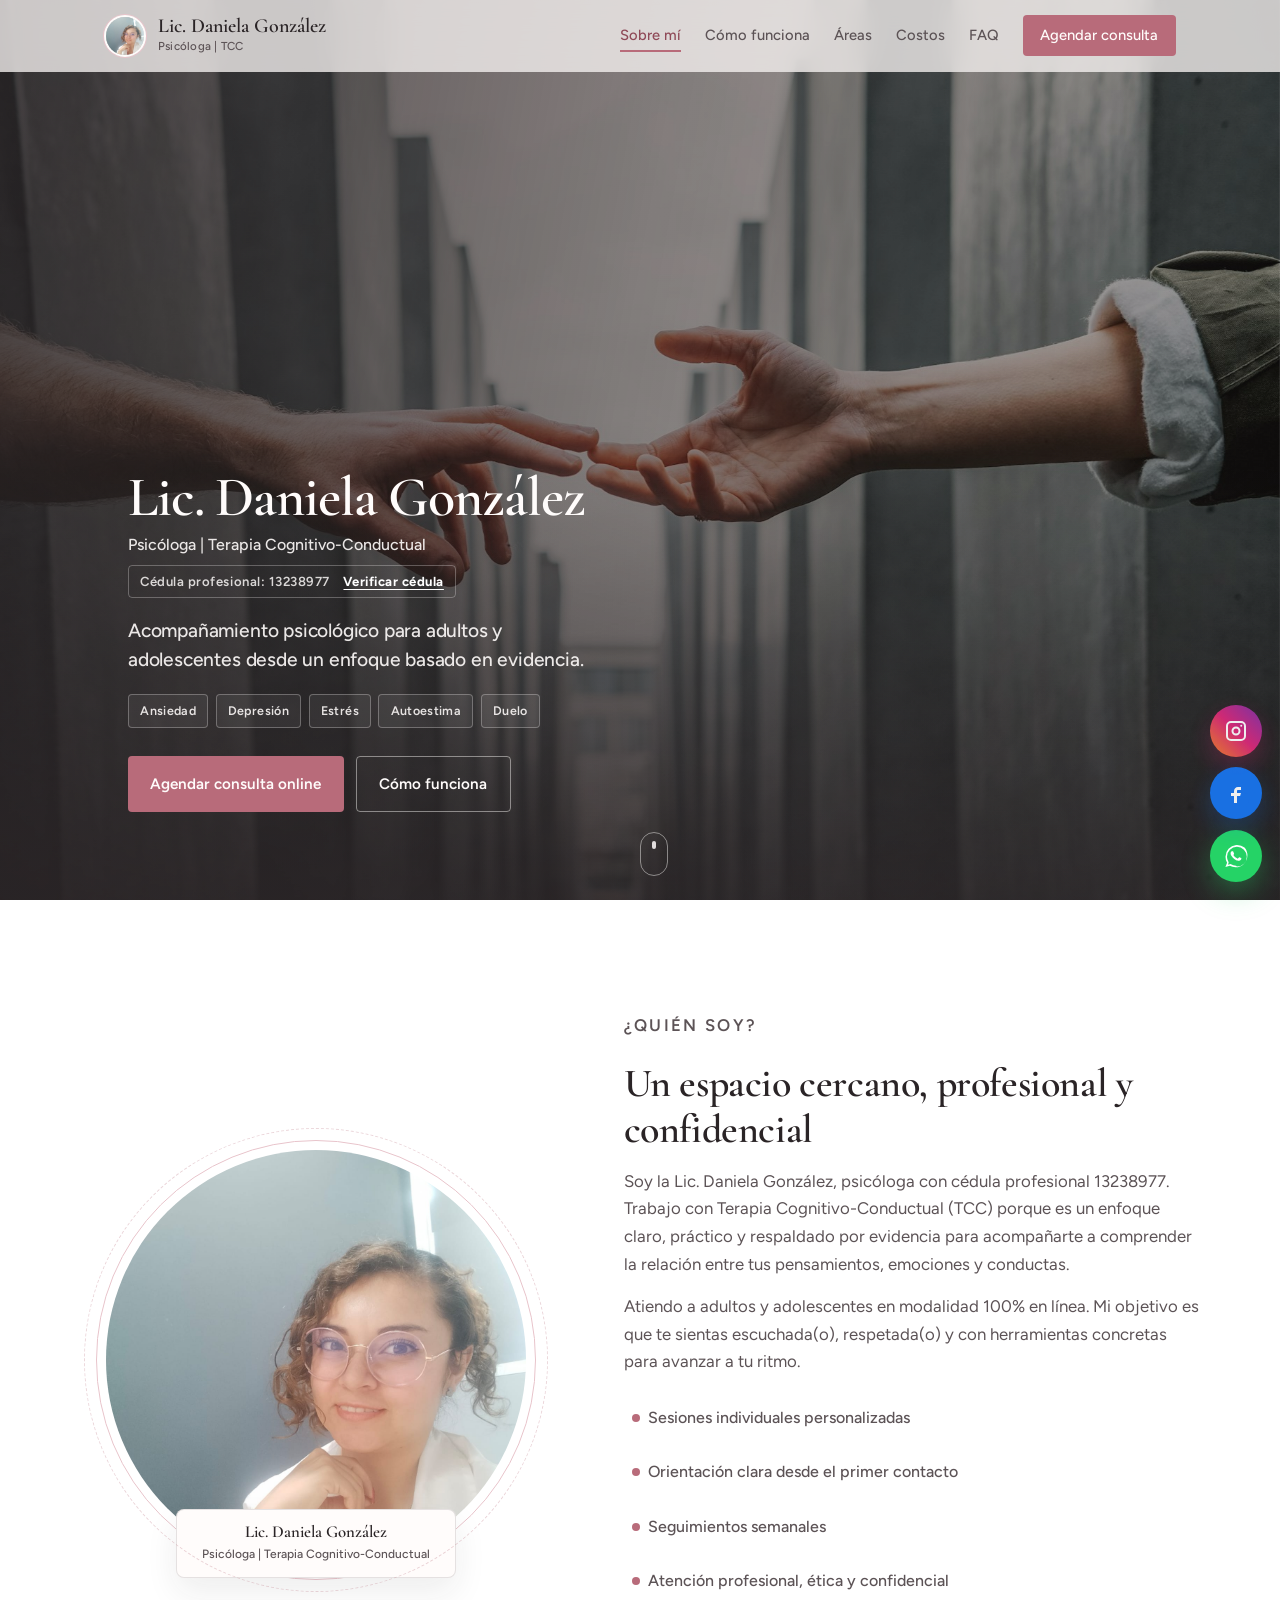
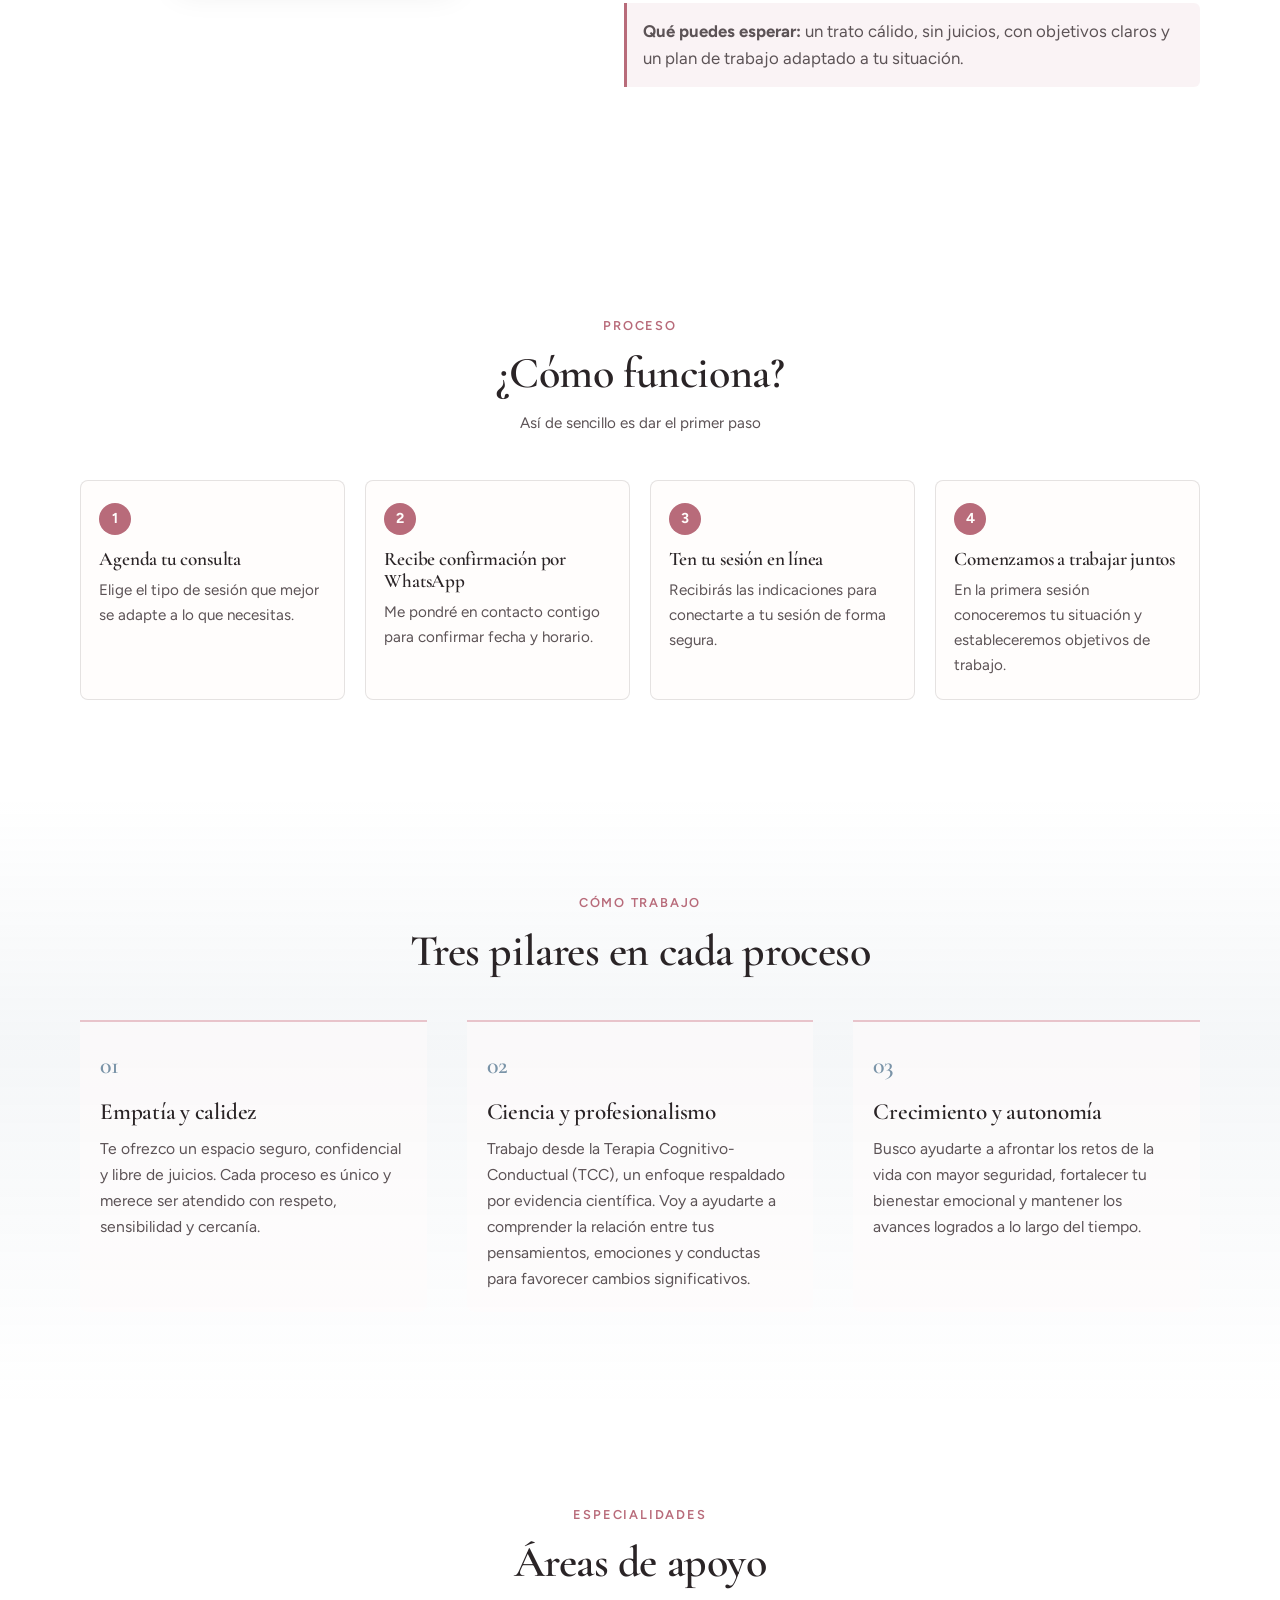
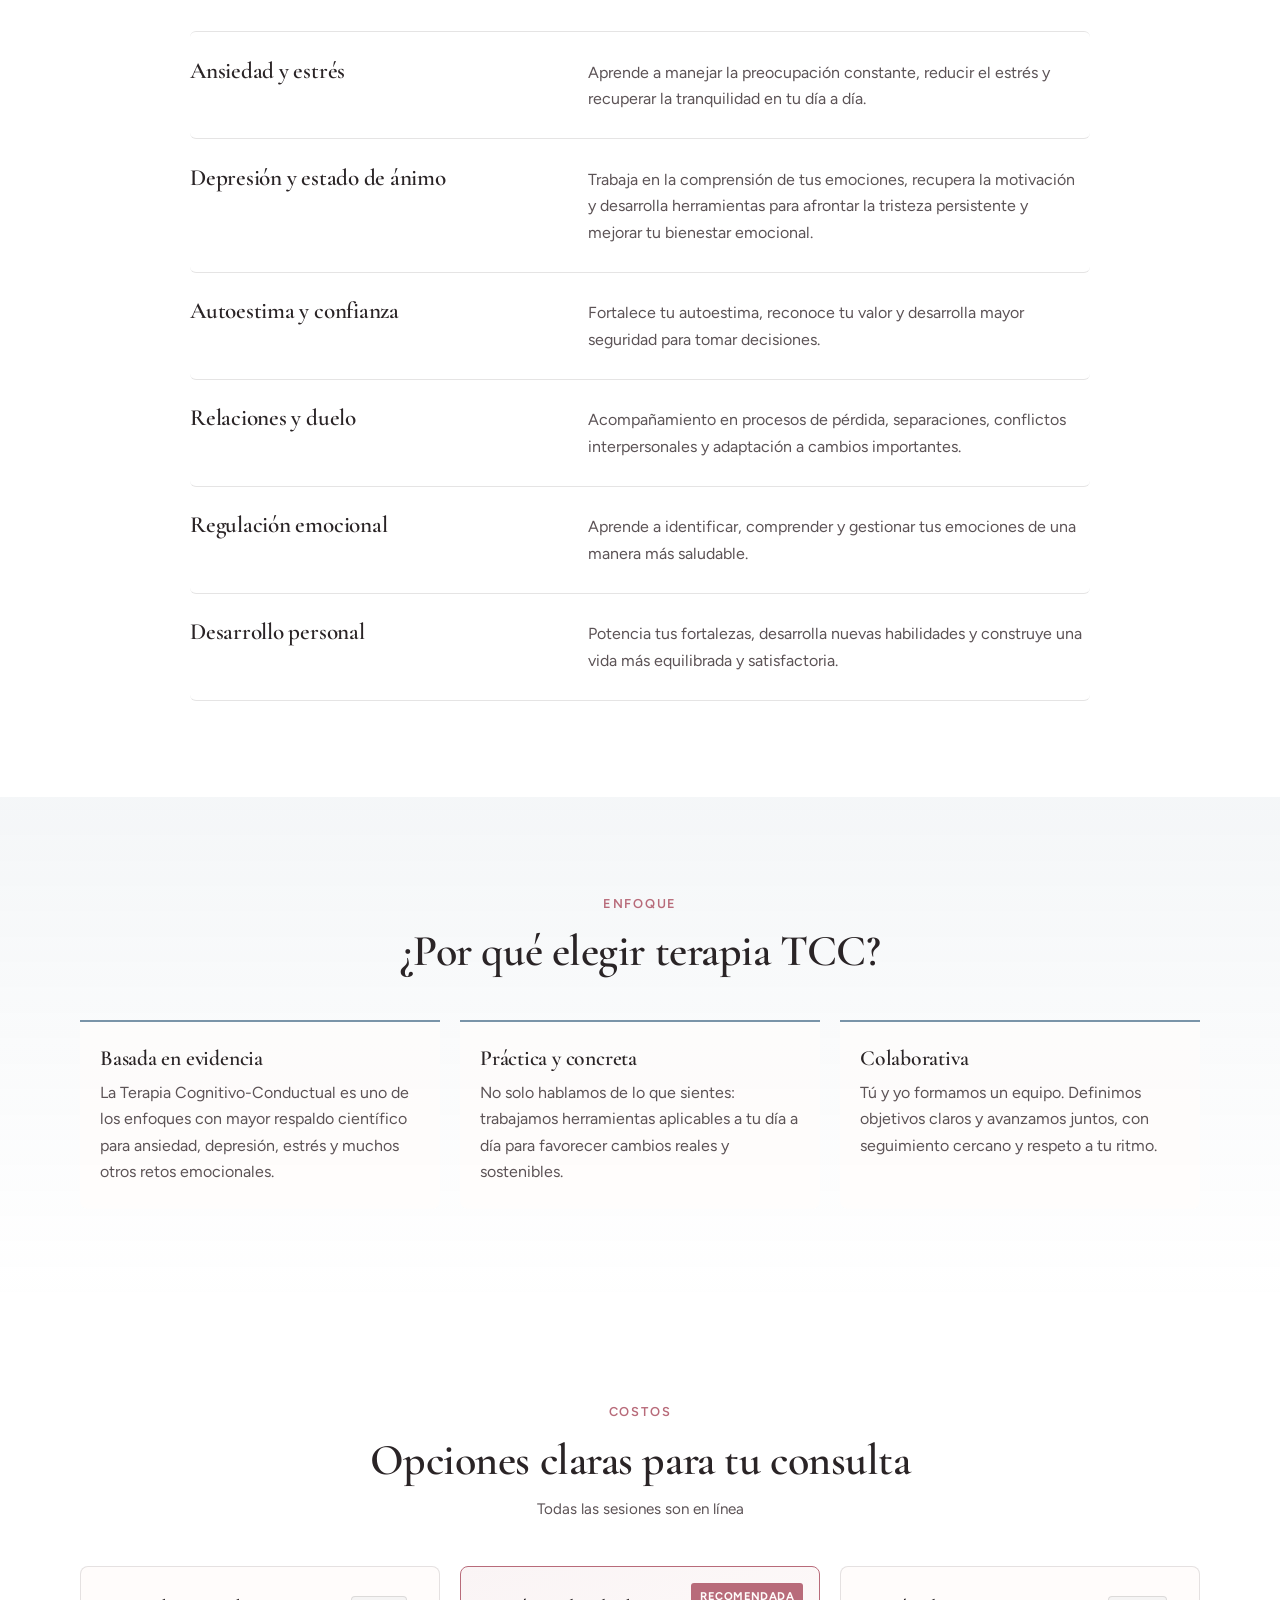
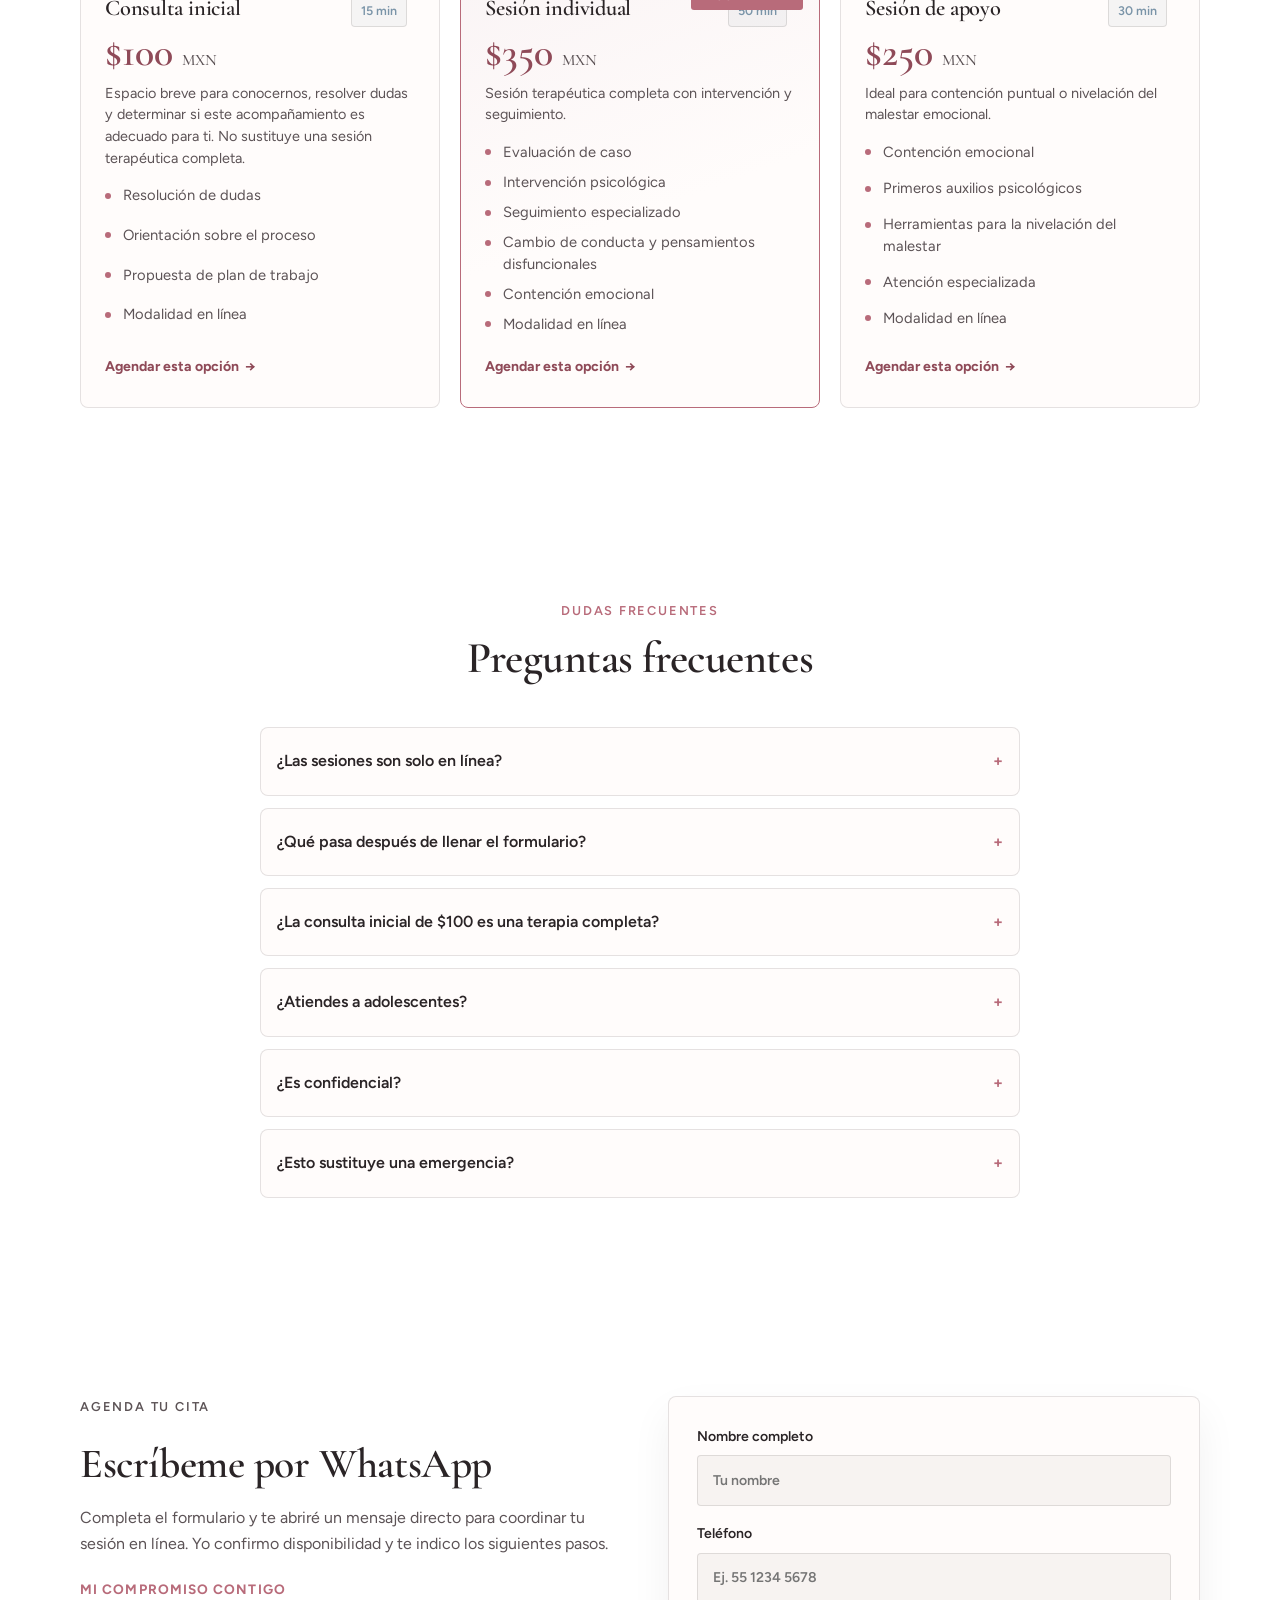
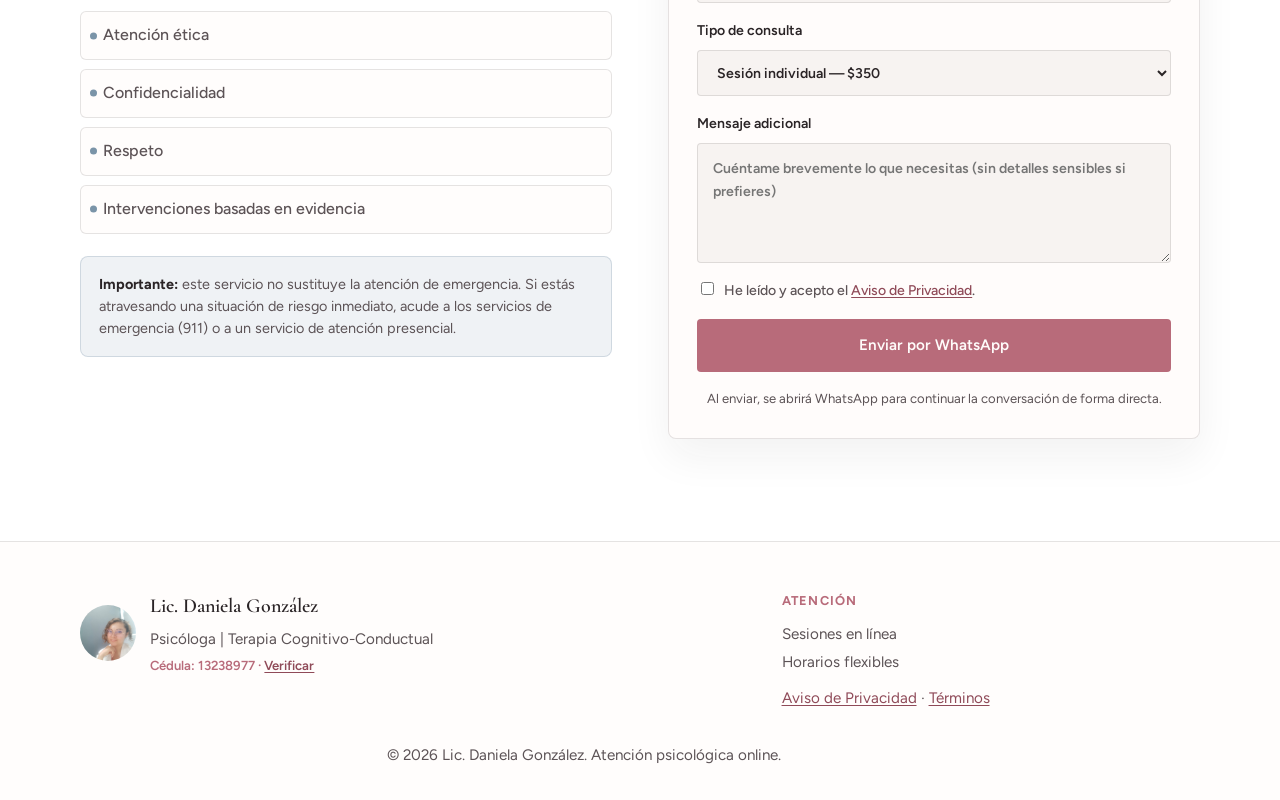
==== commit c2a2ab5a: "Add files via upload" ====
--- a/index.html
+++ b/index.html
@@ -3,14 +3,62 @@
 <head>
   <meta charset="UTF-8" />
   <meta name="viewport" content="width=device-width, initial-scale=1.0" />
-  <meta name="description" content="Lic. Daniela González — Psicóloga | Terapia Cognitivo-Conductual. Acompañamiento psicológico online para adultos y adolescentes. Cédula 13238977." />
+  <meta name="description" content="Lic. Daniela González, psicóloga con cédula 13238977. Terapia Cognitivo-Conductual online para adultos y adolescentes. Agenda tu consulta por WhatsApp." />
+  <meta name="keywords" content="psicóloga, terapia cognitivo conductual, TCC, ansiedad, depresión, terapia online, México, Daniela González" />
+  <meta name="author" content="Lic. Daniela González" />
+  <meta name="robots" content="index, follow" />
+  <link rel="canonical" href="https://danielagpsico.github.io/DanielaGPsico/" />
+
+  <meta property="og:type" content="website" />
+  <meta property="og:locale" content="es_MX" />
+  <meta property="og:url" content="https://danielagpsico.github.io/DanielaGPsico/" />
+  <meta property="og:title" content="Lic. Daniela González | Psicóloga TCC" />
+  <meta property="og:description" content="Acompañamiento psicológico online con Terapia Cognitivo-Conductual. Espacio seguro, confidencial y basado en evidencia." />
+  <meta property="og:image" content="https://danielagpsico.github.io/DanielaGPsico/dani2.jpeg" />
+  <meta property="og:image:alt" content="Lic. Daniela González, psicóloga" />
+  <meta property="og:site_name" content="Lic. Daniela González" />
+
+  <meta name="twitter:card" content="summary_large_image" />
+  <meta name="twitter:title" content="Lic. Daniela González | Psicóloga TCC" />
+  <meta name="twitter:description" content="Terapia Cognitivo-Conductual online para adultos y adolescentes. Agenda por WhatsApp." />
+  <meta name="twitter:image" content="https://danielagpsico.github.io/DanielaGPsico/dani2.jpeg" />
+
+  <meta name="theme-color" content="#b86b7a" />
   <title>Lic. Daniela González | Psicóloga TCC</title>
+  <link rel="icon" href="./favicon.svg" type="image/svg+xml" />
+  <link rel="apple-touch-icon" href="./dani2.jpeg" />
   <link rel="preconnect" href="https://fonts.googleapis.com" />
   <link rel="preconnect" href="https://fonts.gstatic.com" crossorigin />
+  <link rel="dns-prefetch" href="https://wa.me" />
   <link href="https://fonts.googleapis.com/css2?family=Cormorant+Garamond:ital,wght@0,500;0,600;0,700;1,500&family=Figtree:wght@400;500;600;700&display=swap" rel="stylesheet" />
   <link rel="stylesheet" href="./index.css" />
+  <script type="application/ld+json">
+  {
+    "@context": "https://schema.org",
+    "@type": "ProfessionalService",
+    "name": "Lic. Daniela González — Psicología TCC",
+    "description": "Acompañamiento psicológico online con Terapia Cognitivo-Conductual para adultos y adolescentes.",
+    "url": "https://danielagpsico.github.io/DanielaGPsico/",
+    "image": "https://danielagpsico.github.io/DanielaGPsico/dani2.jpeg",
+    "telephone": "+525534891247",
+    "priceRange": "$100-$350 MXN",
+    "areaServed": "MX",
+    "availableChannel": {
+      "@type": "ServiceChannel",
+      "serviceUrl": "https://wa.me/525534891247",
+      "availableLanguage": "Spanish"
+    },
+    "provider": {
+      "@type": "Person",
+      "name": "Lic. Daniela González",
+      "jobTitle": "Psicóloga",
+      "hasCredential": "Cédula profesional 13238977"
+    }
+  }
+  </script>
 </head>
 <body>
+  <a class="skip-link" href="#inicio">Saltar al contenido</a>
   <div class="ambient" aria-hidden="true">
     <span class="ambient-orb orb-a"></span>
     <span class="ambient-orb orb-b"></span>
@@ -37,9 +85,10 @@
         <div class="nav-panel">
           <p class="nav-panel-label">Menú</p>
           <a href="#sobre-mi">Sobre mí</a>
-          <a href="#pilares">Cómo trabajo</a>
+          <a href="#como-funciona">Cómo funciona</a>
           <a href="#especialidades">Áreas</a>
           <a href="#costos">Costos</a>
+          <a href="#faq">FAQ</a>
           <a href="#agenda" class="nav-cta">Agendar consulta</a>
         </div>
       </nav>
@@ -49,13 +98,16 @@
   <main>
     <section class="hero" id="inicio">
       <div class="hero-media" aria-hidden="true">
-        <img src="./hero-psicologia.jpg" alt="" class="hero-photo" />
+        <img src="./hero-psicologia.jpg" alt="" class="hero-photo" fetchpriority="high" decoding="async" />
         <div class="hero-veil"></div>
       </div>
       <div class="hero-content">
         <p class="hero-brand">Lic. Daniela González</p>
         <p class="hero-role">Psicóloga | Terapia Cognitivo-Conductual</p>
-        <p class="hero-cedula">Cédula: 13238977</p>
+        <p class="hero-cedula">
+          Cédula profesional: 13238977
+          <a class="cedula-link" href="https://www.cedulaprofesional.sep.gob.mx/cedula/presidencia/indexAvanzada.action" target="_blank" rel="noopener noreferrer">Verificar cédula</a>
+        </p>
         <h1>Acompañamiento psicológico para adultos y adolescentes desde un enfoque basado en evidencia.</h1>
         <p class="hero-tags">
           <span>Ansiedad</span>
@@ -66,7 +118,7 @@
         </p>
         <div class="hero-actions">
           <a class="btn btn-primary" href="#agenda">Agendar consulta online</a>
-          <a class="btn btn-ghost" href="#sobre-mi">Conóceme</a>
+          <a class="btn btn-ghost" href="#como-funciona">Cómo funciona</a>
         </div>
       </div>
       <a class="hero-scroll" href="#sobre-mi" aria-label="Ir a sobre mí">
@@ -77,24 +129,56 @@
     <section class="about" id="sobre-mi">
       <div class="about-layout">
         <div class="about-portrait reveal">
-          <img src="./dani2.jpeg" alt="Lic. Daniela González, psicóloga" width="480" height="480" />
+          <img src="./dani2.jpeg" alt="Lic. Daniela González, psicóloga" width="480" height="480" loading="lazy" decoding="async" />
           <div class="portrait-badge">
             <strong>Lic. Daniela González</strong>
             <span>Psicóloga | Terapia Cognitivo-Conductual</span>
           </div>
         </div>
         <div class="about-copy reveal">
-          <p class="eyebrow">Sobre mí</p>
-          <h2>Psicóloga especializada en Terapia Cognitivo-Conductual</h2>
-          <p>Mi enfoque combina escucha activa, herramientas terapéuticas y un trato cercano para acompañarte en procesos de cambio, con confidencialidad y respeto en cada sesión.</p>
+          <p class="eyebrow">¿Quién soy?</p>
+          <h2>Un espacio cercano, profesional y confidencial</h2>
+          <p>Soy la Lic. Daniela González, psicóloga con cédula profesional 13238977. Trabajo con Terapia Cognitivo-Conductual (TCC) porque es un enfoque claro, práctico y respaldado por evidencia para acompañarte a comprender la relación entre tus pensamientos, emociones y conductas.</p>
+          <p>Atiendo a adultos y adolescentes en modalidad 100% en línea. Mi objetivo es que te sientas escuchada(o), respetada(o) y con herramientas concretas para avanzar a tu ritmo.</p>
           <ul class="about-list">
             <li>Sesiones individuales personalizadas</li>
             <li>Orientación clara desde el primer contacto</li>
             <li>Seguimientos semanales</li>
-            <li>Atención profesional y confidencial</li>
+            <li>Atención profesional, ética y confidencial</li>
           </ul>
-        </div>
-      </div>
+          <p class="about-expect"><strong>Qué puedes esperar:</strong> un trato cálido, sin juicios, con objetivos claros y un plan de trabajo adaptado a tu situación.</p>
+        </div>
+      </div>
+    </section>
+
+    <section class="process" id="como-funciona">
+      <div class="section-intro reveal">
+        <p class="eyebrow">Proceso</p>
+        <h2>¿Cómo funciona?</h2>
+        <p class="section-note">Así de sencillo es dar el primer paso</p>
+      </div>
+      <ol class="process-list">
+        <li class="reveal">
+          <span class="process-num">1</span>
+          <h3>Agenda tu consulta</h3>
+          <p>Elige el tipo de sesión que mejor se adapte a lo que necesitas.</p>
+        </li>
+        <li class="reveal">
+          <span class="process-num">2</span>
+          <h3>Recibe confirmación por WhatsApp</h3>
+          <p>Me pondré en contacto contigo para confirmar fecha y horario.</p>
+        </li>
+        <li class="reveal">
+          <span class="process-num">3</span>
+          <h3>Ten tu sesión en línea</h3>
+          <p>Recibirás las indicaciones para conectarte a tu sesión de forma segura.</p>
+        </li>
+        <li class="reveal">
+          <span class="process-num">4</span>
+          <h3>Comenzamos a trabajar juntos</h3>
+          <p>En la primera sesión conoceremos tu situación y estableceremos objetivos de trabajo.</p>
+        </li>
+      </ol>
     </section>
 
     <section class="approach" id="pilares">
@@ -150,6 +234,27 @@
         <article class="specialty reveal">
           <h3>Desarrollo personal</h3>
           <p>Potencia tus fortalezas, desarrolla nuevas habilidades y construye una vida más equilibrada y satisfactoria.</p>
+        </article>
+      </div>
+    </section>
+
+    <section class="why-tcc" id="tcc">
+      <div class="section-intro reveal">
+        <p class="eyebrow">Enfoque</p>
+        <h2>¿Por qué elegir terapia TCC?</h2>
+      </div>
+      <div class="why-grid">
+        <article class="reveal">
+          <h3>Basada en evidencia</h3>
+          <p>La Terapia Cognitivo-Conductual es uno de los enfoques con mayor respaldo científico para ansiedad, depresión, estrés y muchos otros retos emocionales.</p>
+        </article>
+        <article class="reveal">
+          <h3>Práctica y concreta</h3>
+          <p>No solo hablamos de lo que sientes: trabajamos herramientas aplicables a tu día a día para favorecer cambios reales y sostenibles.</p>
+        </article>
+        <article class="reveal">
+          <h3>Colaborativa</h3>
+          <p>Tú y yo formamos un equipo. Definimos objetivos claros y avanzamos juntos, con seguimiento cercano y respeto a tu ritmo.</p>
         </article>
       </div>
     </section>
@@ -166,10 +271,12 @@
             <h3>Consulta inicial</h3>
             <span class="price-time">15 min</span>
           </div>
-          <p class="price">$99 <span>MXN</span></p>
+          <p class="price">$100 <span>MXN</span></p>
+          <p class="price-clarify">Espacio breve para conocernos, resolver dudas y determinar si este acompañamiento es adecuado para ti. No sustituye una sesión terapéutica completa.</p>
           <ul class="price-features">
-            <li>Creación de un plan de trabajo personalizado</li>
             <li>Resolución de dudas</li>
+            <li>Orientación sobre el proceso</li>
+            <li>Propuesta de plan de trabajo</li>
             <li>Modalidad en línea</li>
           </ul>
           <span class="price-cta">Agendar esta opción</span>
@@ -181,6 +288,7 @@
             <span class="price-time">50 min</span>
           </div>
           <p class="price">$350 <span>MXN</span></p>
+          <p class="price-clarify">Sesión terapéutica completa con intervención y seguimiento.</p>
           <ul class="price-features">
             <li>Evaluación de caso</li>
             <li>Intervención psicológica</li>
@@ -196,11 +304,12 @@
             <h3>Sesión de apoyo</h3>
             <span class="price-time">30 min</span>
           </div>
-          <p class="price">$199 <span>MXN</span></p>
+          <p class="price">$250 <span>MXN</span></p>
+          <p class="price-clarify">Ideal para contención puntual o nivelación del malestar emocional.</p>
           <ul class="price-features">
             <li>Contención emocional</li>
             <li>Primeros auxilios psicológicos</li>
-            <li>Herramientas para la nivelación del malestar emocional</li>
+            <li>Herramientas para la nivelación del malestar</li>
             <li>Atención especializada</li>
             <li>Modalidad en línea</li>
           </ul>
@@ -209,21 +318,36 @@
       </div>
     </section>
 
-    <section class="voices">
-      <div class="section-intro reveal">
-        <p class="eyebrow">Testimonios</p>
-        <h2>Lo que dicen quienes han recibido apoyo</h2>
-      </div>
-      <div class="voice-grid">
-        <blockquote class="reveal">
-          <p>“Sentí tranquilidad desde el primer contacto. La atención fue cálida, clara y muy profesional.”</p>
-        </blockquote>
-        <blockquote class="reveal">
-          <p>“Un espacio seguro y humano. Me sentí escuchada y acompañada en un proceso importante.”</p>
-        </blockquote>
-        <blockquote class="reveal">
-          <p>“Muy recomendable. La orientación fue práctica y me permitió avanzar con más confianza.”</p>
-        </blockquote>
+    <section class="faq" id="faq">
+      <div class="section-intro reveal">
+        <p class="eyebrow">Dudas frecuentes</p>
+        <h2>Preguntas frecuentes</h2>
+      </div>
+      <div class="faq-list">
+        <details class="faq-item reveal">
+          <summary>¿Las sesiones son solo en línea?</summary>
+          <p>Sí. Por el momento toda la atención es en línea, para que puedas conectarte desde un lugar cómodo y privado.</p>
+        </details>
+        <details class="faq-item reveal">
+          <summary>¿Qué pasa después de llenar el formulario?</summary>
+          <p>Se abrirá un chat de WhatsApp con tu mensaje. Te responderé para confirmar disponibilidad, horario y siguientes pasos.</p>
+        </details>
+        <details class="faq-item reveal">
+          <summary>¿La consulta inicial de $100 es una terapia completa?</summary>
+          <p>No. Son 15 minutos para conocernos, resolver dudas y ver si este acompañamiento es adecuado para ti. La sesión terapéutica completa es de 50 minutos.</p>
+        </details>
+        <details class="faq-item reveal">
+          <summary>¿Atiendes a adolescentes?</summary>
+          <p>Sí. Brindo acompañamiento psicológico a adultos y adolescentes.</p>
+        </details>
+        <details class="faq-item reveal">
+          <summary>¿Es confidencial?</summary>
+          <p>Sí. La información que compartas se maneja con ética profesional y confidencialidad, conforme a la normativa aplicable.</p>
+        </details>
+        <details class="faq-item reveal">
+          <summary>¿Esto sustituye una emergencia?</summary>
+          <p>No. Si atraviesas una situación de riesgo inmediato, acude a servicios de emergencia o atención presencial urgente.</p>
+        </details>
       </div>
     </section>
 
@@ -232,7 +356,7 @@
         <div class="agenda-copy reveal">
           <p class="eyebrow">Agenda tu cita</p>
           <h2>Escríbeme por WhatsApp</h2>
-          <p>Completa el formulario y te abriré un mensaje directo para coordinar tu sesión en línea.</p>
+          <p>Completa el formulario y te abriré un mensaje directo para coordinar tu sesión en línea. Yo confirmo disponibilidad y te indico los siguientes pasos.</p>
           <h3 class="commitment-title">Mi compromiso contigo</h3>
           <ul class="commitment-list">
             <li>Atención ética</li>
@@ -240,31 +364,48 @@
             <li>Respeto</li>
             <li>Intervenciones basadas en evidencia</li>
           </ul>
+          <aside class="emergency-note" role="note">
+            <strong>Importante:</strong> este servicio no sustituye la atención de emergencia. Si estás atravesando una situación de riesgo inmediato, acude a los servicios de emergencia (911) o a un servicio de atención presencial.
+          </aside>
         </div>
 
         <form id="waForm" class="wa-form reveal" novalidate>
+          <p class="form-error" id="formError" hidden role="alert"></p>
           <label>
             Nombre completo
             <input id="nombre" name="nombre" type="text" placeholder="Tu nombre" required autocomplete="name" />
           </label>
           <label>
             Teléfono
-            <input id="telefono" name="telefono" type="tel" placeholder="Ej. 55 1234 5678" autocomplete="tel" />
+            <input id="telefono" name="telefono" type="tel" placeholder="Ej. 55 1234 5678" autocomplete="tel" inputmode="tel" />
           </label>
           <label>
             Tipo de consulta
             <select id="servicio" name="servicio">
-              <option value="Consulta inicial">Consulta inicial — $99</option>
-              <option value="Sesión individual">Sesión individual — $350</option>
-              <option value="Sesión de apoyo">Sesión de apoyo — $199</option>
+              <option value="Consulta inicial">Consulta inicial — $100</option>
+              <option value="Sesión individual" selected>Sesión individual — $350</option>
+              <option value="Sesión de apoyo">Sesión de apoyo — $250</option>
             </select>
           </label>
           <label>
             Mensaje adicional
-            <textarea id="mensaje" name="mensaje" rows="4" placeholder="Cuéntame brevemente lo que necesitas"></textarea>
+            <textarea id="mensaje" name="mensaje" rows="4" placeholder="Cuéntame brevemente lo que necesitas (sin detalles sensibles si prefieres)"></textarea>
+          </label>
+          <label class="privacy-check">
+            <input id="aceptoPrivacidad" type="checkbox" required />
+            <span>He leído y acepto el <a href="./aviso-privacidad.html" target="_blank" rel="noopener">Aviso de Privacidad</a>.</span>
           </label>
           <button type="submit" class="btn btn-primary btn-block">Enviar por WhatsApp</button>
+          <p class="form-hint">Al enviar, se abrirá WhatsApp para continuar la conversación de forma directa.</p>
         </form>
+      </div>
+    </section>
+
+    <section class="final-cta reveal" aria-label="Llamado final">
+      <div class="final-cta-inner">
+        <h2>Da el primer paso hacia tu bienestar</h2>
+        <p>Un espacio seguro, profesional y en línea. Estoy lista para acompañarte.</p>
+        <a class="btn btn-primary" href="#agenda">Agendar mi consulta</a>
       </div>
     </section>
   </main>
@@ -272,29 +413,45 @@
   <footer class="footer">
     <div class="footer-inner">
       <div class="footer-brand">
-        <img src="./dani2.jpeg" alt="" width="56" height="56" />
+        <img src="./dani2.jpeg" alt="" width="56" height="56" loading="lazy" decoding="async" />
         <div>
           <strong>Lic. Daniela González</strong>
           <p>Psicóloga | Terapia Cognitivo-Conductual</p>
-          <p class="footer-cedula">Cédula: 13238977</p>
-        </div>
-      </div>
-      <div>
-        <h4>Contacto</h4>
-        <p><a href="https://wa.me/525534891247" target="_blank" rel="noopener">WhatsApp: +52 55 3489 1247</a></p>
+          <p class="footer-cedula">
+            Cédula: 13238977 ·
+            <a href="https://www.cedulaprofesional.sep.gob.mx/cedula/presidencia/indexAvanzada.action" target="_blank" rel="noopener noreferrer">Verificar</a>
+          </p>
+        </div>
       </div>
       <div>
         <h4>Atención</h4>
         <p>Sesiones en línea</p>
         <p>Horarios flexibles</p>
+        <p class="footer-legal">
+          <a href="./aviso-privacidad.html">Aviso de Privacidad</a>
+          <span aria-hidden="true"> · </span>
+          <a href="./terminos.html">Términos</a>
+        </p>
       </div>
     </div>
-    <p class="copy">© <span id="year"></span> Lic. Daniela González</p>
+    <p class="copy">© <span id="year"></span> Lic. Daniela González. Atención psicológica online.</p>
   </footer>
 
-  <a class="wa-float" href="https://wa.me/525534891247?text=Hola%20Daniela%2C%20quiero%20agendar%20una%20consulta%20en%20l%C3%ADnea." target="_blank" rel="noopener" aria-label="Abrir WhatsApp">
-    <svg viewBox="0 0 24 24" aria-hidden="true"><path d="M20.5 3.5A11.8 11.8 0 0 0 12.1 1 11.9 11.9 0 0 0 1.5 12.7a11.8 11.8 0 0 0 1.6 6L1.4 23l4.4-1.2a11.9 11.9 0 0 0 5.7 1.5h.1A11.9 11.9 0 0 0 23.4 11.8a11.8 11.8 0 0 0-2.9-8.3Zm-8.4 18.2h-.1a9.9 9.9 0 0 1-5-1.4l-.4-.2-2.6.7.7-2.5-.2-.4a9.8 9.8 0 0 1-1.5-5.2 9.9 9.9 0 0 1 9.9-9.9 9.8 9.8 0 0 1 7 2.9 9.8 9.8 0 0 1 2.9 7 9.9 9.9 0 0 1-9.9 9.9Zm5.4-7.4c-.3-.1-1.7-.9-2-1s-.5-.1-.6.1c-.2.3-.7.9-.9 1.1-.1.2-.3.2-.6.1a8 8 0 0 1-3.9-3.4c-.2-.3 0-.4.1-.5l.3-.4c.1-.1.1-.2.2-.4 0-.1 0-.3-.1-.4-.1-.2-.6-1.4-.8-1.9-.2-.5-.4-.4-.6-.4h-.5c-.2 0-.5.1-.7.3-.2.2-.8.8-.8 2s.9 2.4 1 2.6c.1.2 1.8 2.9 4.5 4.1.6.2 1.1.3 1.5.4.6.2 1.2.2 1.7.1.5-.1 1.7-.7 1.9-1.4.2-.7.2-1.3.1-1.4-.1-.1-.3-.2-.6-.3Z"/></svg>
-  </a>
+  <div class="sticky-cta" id="stickyCta" hidden>
+    <a class="btn btn-primary" href="#agenda">Agendar consulta</a>
+  </div>
+
+  <div class="float-stack" aria-label="Redes sociales">
+    <a class="float-btn float-ig is-soon" href="#" data-social="instagram" aria-label="Instagram (próximamente)" title="Próximamente">
+      <svg viewBox="0 0 24 24" aria-hidden="true"><path d="M7 2h10a5 5 0 0 1 5 5v10a5 5 0 0 1-5 5H7a5 5 0 0 1-5-5V7a5 5 0 0 1 5-5Zm10 2H7a3 3 0 0 0-3 3v10a3 3 0 0 0 3 3h10a3 3 0 0 0 3-3V7a3 3 0 0 0-3-3Zm-5 3.5A4.5 4.5 0 1 1 7.5 12 4.5 4.5 0 0 1 12 7.5Zm0 2A2.5 2.5 0 1 0 14.5 12 2.5 2.5 0 0 0 12 9.5Zm5.25-3.75a1 1 0 1 1-1 1 1 1 0 0 1 1-1Z"/></svg>
+    </a>
+    <a class="float-btn float-fb is-soon" href="#" data-social="facebook" aria-label="Facebook (próximamente)" title="Próximamente">
+      <svg viewBox="0 0 24 24" aria-hidden="true"><path d="M14 9h3V6h-3c-2.2 0-4 1.8-4 4v2H7v3h3v7h3v-7h3.1l.9-3H13v-2c0-.6.4-1 1-1Z"/></svg>
+    </a>
+    <a class="float-btn float-wa" href="https://wa.me/525534891247?text=Hola%20Daniela%2C%20quiero%20agendar%20una%20consulta%20en%20l%C3%ADnea." target="_blank" rel="noopener" aria-label="Abrir WhatsApp">
+      <svg viewBox="0 0 24 24" aria-hidden="true"><path d="M20.5 3.5A11.8 11.8 0 0 0 12.1 1 11.9 11.9 0 0 0 1.5 12.7a11.8 11.8 0 0 0 1.6 6L1.4 23l4.4-1.2a11.9 11.9 0 0 0 5.7 1.5h.1A11.9 11.9 0 0 0 23.4 11.8a11.8 11.8 0 0 0-2.9-8.3Zm-8.4 18.2h-.1a9.9 9.9 0 0 1-5-1.4l-.4-.2-2.6.7.7-2.5-.2-.4a9.8 9.8 0 0 1-1.5-5.2 9.9 9.9 0 0 1 9.9-9.9 9.8 9.8 0 0 1 7 2.9 9.8 9.8 0 0 1 2.9 7 9.9 9.9 0 0 1-9.9 9.9Zm5.4-7.4c-.3-.1-1.7-.9-2-1s-.5-.1-.6.1c-.2.3-.7.9-.9 1.1-.1.2-.3.2-.6.1a8 8 0 0 1-3.9-3.4c-.2-.3 0-.4.1-.5l.3-.4c.1-.1.1-.2.2-.4 0-.1 0-.3-.1-.4-.1-.2-.6-1.4-.8-1.9-.2-.5-.4-.4-.6-.4h-.5c-.2 0-.5.1-.7.3-.2.2-.8.8-.8 2s.9 2.4 1 2.6c.1.2 1.8 2.9 4.5 4.1.6.2 1.1.3 1.5.4.6.2 1.2.2 1.7.1.5-.1 1.7-.7 1.9-1.4.2-.7.2-1.3.1-1.4-.1-.1-.3-.2-.6-.3Z"/></svg>
+    </a>
+  </div>
 
   <script src="./app.js"></script>
 </body>
--- a/index.css
+++ b/index.css
@@ -178,7 +178,7 @@
   height: 42px;
   border-radius: 50%;
   object-fit: cover;
-  object-position: center 20%;
+  object-position: center 15%;
   border: 2px solid var(--white);
   box-shadow: 0 0 0 1px var(--rose-soft);
   transition: transform 0.4s var(--ease);
@@ -284,8 +284,7 @@
 .nav-toggle-box {
   display: flex;
   flex-direction: column;
-  justify-content: center;
-  gap: 5px;
+  justify-content: space-between;
   width: 22px;
   height: 16px;
 }
@@ -393,7 +392,10 @@
 
 .hero-cedula {
   margin: 0 0 1.15rem;
-  display: inline-block;
+  display: inline-flex;
+  flex-wrap: wrap;
+  align-items: center;
+  gap: 0.55rem 0.85rem;
   padding: 0.3rem 0.7rem;
   border: 1px solid rgba(255, 252, 251, 0.28);
   border-radius: 4px;
@@ -402,6 +404,17 @@
   letter-spacing: 0.04em;
   color: rgba(255, 252, 251, 0.82);
   animation: heroIn 0.9s var(--ease) 0.32s both;
+}
+
+.cedula-link {
+  color: #fff;
+  text-decoration: underline;
+  text-underline-offset: 3px;
+  font-weight: 700;
+}
+
+.cedula-link:hover {
+  color: var(--rose-soft);
 }
 
 .hero-content h1 {
@@ -562,7 +575,7 @@
   width: 100%;
   height: 100%;
   object-fit: cover;
-  object-position: center 18%;
+  object-position: center 15%;
   border-radius: 50%;
   transition: transform 0.7s var(--ease);
 }
@@ -858,7 +871,7 @@
 }
 
 .price {
-  margin: 0 0 1rem;
+  margin: 0 0 0.65rem;
   font-family: var(--font-display);
   font-size: 2.5rem;
   font-weight: 600;
@@ -870,6 +883,13 @@
   font-size: 1rem;
   font-weight: 500;
   color: var(--ink-soft);
+}
+
+.price-clarify {
+  margin: 0 0 1rem;
+  color: var(--ink-soft);
+  font-size: 0.9rem;
+  line-height: 1.5;
 }
 
 .price-features {
@@ -1097,8 +1117,9 @@
   max-width: 1120px;
   margin: 0 auto 2rem;
   display: grid;
-  grid-template-columns: 1.4fr 1fr 1fr;
+  grid-template-columns: 1.6fr 1fr;
   gap: 2rem;
+  align-items: start;
 }
 
 .footer-brand {
@@ -1112,7 +1133,7 @@
   height: 56px;
   border-radius: 50%;
   object-fit: cover;
-  object-position: center 18%;
+  object-position: center 15%;
   transition: transform 0.4s var(--ease);
 }
 
@@ -1161,34 +1182,62 @@
   color: var(--ink-soft);
 }
 
-/* —— WhatsApp float —— */
-.wa-float {
+/* —— WhatsApp / float stack —— */
+.float-stack {
   position: fixed;
   right: 1.15rem;
   bottom: 1.15rem;
   z-index: 90;
-  width: 56px;
-  height: 56px;
+  display: flex;
+  flex-direction: column;
+  gap: 0.65rem;
+  align-items: center;
+}
+
+.float-btn {
+  width: 52px;
+  height: 52px;
   display: grid;
   place-items: center;
   border-radius: 50%;
+  color: #fff;
+  transition: transform 0.25s var(--ease), box-shadow 0.25s ease;
+}
+
+.float-btn svg {
+  width: 24px;
+  height: 24px;
+  fill: currentColor;
+}
+
+.float-wa {
   background: #25d366;
-  color: #fff;
   box-shadow: 0 10px 28px rgba(37, 211, 102, 0.35);
-  transition: transform 0.25s var(--ease), box-shadow 0.25s ease;
   animation: floatBob 3.5s ease-in-out infinite;
 }
 
-.wa-float:hover {
+.float-ig {
+  background: linear-gradient(45deg, #f58529, #dd2a7b, #8134af);
+  box-shadow: 0 10px 24px rgba(221, 42, 123, 0.28);
+}
+
+.float-fb {
+  background: #1877f2;
+  box-shadow: 0 10px 24px rgba(24, 119, 242, 0.28);
+}
+
+.float-btn:hover {
   transform: scale(1.08);
-  box-shadow: 0 14px 34px rgba(37, 211, 102, 0.45);
   animation: none;
 }
 
-.wa-float svg {
-  width: 28px;
-  height: 28px;
-  fill: currentColor;
+.float-btn.is-soon {
+  opacity: 0.92;
+  cursor: default;
+}
+
+.wa-float {
+  display: none;
 }
 
 /* —— Reveal —— */
@@ -1296,6 +1345,7 @@
   .hero-actions,
   .hero-scroll,
   .wa-float,
+  .float-wa,
   .hero-scroll span,
   .about-portrait::before,
   .about-portrait::after,
@@ -1422,14 +1472,15 @@
   .nav-panel {
     display: flex;
     flex-direction: column;
-    gap: 0.35rem;
+    gap: 0.55rem;
     width: 100%;
-    max-height: min(78svh, 560px);
+    max-height: min(82svh, 640px);
     overflow-y: auto;
     -webkit-overflow-scrolling: touch;
-    padding: 1.15rem 1.15rem calc(1.25rem + env(safe-area-inset-bottom));
+    padding: 1.5rem 1.25rem calc(1.75rem + env(safe-area-inset-bottom));
     background: var(--white);
     border-bottom: 1px solid var(--line);
+    border-radius: 0 0 16px 16px;
     box-shadow: 0 18px 40px rgba(42, 36, 38, 0.14);
     transform: translateY(-12px);
     opacity: 0;
@@ -1443,24 +1494,26 @@
 
   .nav-panel-label {
     display: block;
-    margin: 0 0 0.65rem;
-    padding: 0 0.35rem;
+    margin: 0 0 0.85rem;
+    padding: 0 0.5rem 0.85rem;
+    border-bottom: 1px solid var(--line);
     font-size: 0.72rem;
     font-weight: 700;
-    letter-spacing: 0.12em;
+    letter-spacing: 0.14em;
     text-transform: uppercase;
     color: var(--rose);
   }
 
   .main-nav a {
     font-family: var(--font-body);
-    font-size: 1.05rem;
+    font-size: 1.08rem;
     font-weight: 600;
     color: var(--ink);
-    padding: 0.95rem 1rem;
-    border-radius: 8px;
-    border: 1px solid transparent;
-    transition: background 0.2s ease, border-color 0.2s ease, color 0.2s ease;
+    padding: 1.05rem 1.1rem;
+    border-radius: 10px;
+    border: 1px solid var(--line);
+    background: rgba(247, 243, 241, 0.55);
+    transition: background 0.2s ease, border-color 0.2s ease, color 0.2s ease, transform 0.2s ease;
   }
 
   .main-nav a:not(.nav-cta)::after {
@@ -1469,22 +1522,26 @@
 
   .main-nav a:not(.nav-cta):active,
   .main-nav a:not(.nav-cta):hover {
-    background: rgba(184, 107, 122, 0.08);
-    border-color: rgba(184, 107, 122, 0.14);
+    background: rgba(184, 107, 122, 0.1);
+    border-color: rgba(184, 107, 122, 0.22);
     color: var(--rose-deep);
   }
 
   .nav-cta {
     display: flex;
-    margin-top: 0.55rem;
+    margin-top: 0.85rem;
     text-align: center;
     justify-content: center;
-    padding: 1rem 1.15rem !important;
-    box-shadow: 0 10px 24px rgba(143, 74, 88, 0.2);
+    padding: 1.1rem 1.2rem !important;
+    border: 0 !important;
+    background: var(--rose) !important;
+    color: var(--white) !important;
+    box-shadow: 0 10px 24px rgba(143, 74, 88, 0.22);
   }
 
   .nav-cta:hover {
     transform: none;
+    background: var(--rose-deep) !important;
   }
 
   .hero {
@@ -1698,14 +1755,17 @@
     align-items: flex-start;
   }
 
-  .wa-float {
-    width: 54px;
-    height: 54px;
+  .float-stack {
     right: max(0.85rem, env(safe-area-inset-right));
     bottom: max(0.85rem, env(safe-area-inset-bottom));
   }
 
-  body.is-nav-open .wa-float {
+  .float-btn {
+    width: 48px;
+    height: 48px;
+  }
+
+  body.is-nav-open .float-stack {
     opacity: 0;
     pointer-events: none;
   }
@@ -1803,3 +1863,571 @@
     grid-column: auto;
   }
 }
+
+/* —— Process —— */
+.process {
+  position: relative;
+  z-index: 1;
+  padding: clamp(3.5rem, 8vw, 6rem) 1.5rem;
+}
+
+.process-list {
+  max-width: 1120px;
+  margin: 0 auto;
+  padding: 0;
+  list-style: none;
+  display: grid;
+  grid-template-columns: repeat(4, minmax(0, 1fr));
+  gap: 1.25rem;
+}
+
+.process-list li {
+  padding: 1.35rem 1.15rem;
+  background: rgba(255, 252, 251, 0.72);
+  border: 1px solid var(--line);
+  border-radius: 8px;
+  transition: transform 0.35s var(--ease), box-shadow 0.35s ease;
+}
+
+.process-list li:hover {
+  transform: translateY(-4px);
+  box-shadow: 0 16px 36px rgba(42, 36, 38, 0.08);
+}
+
+.process-num {
+  display: inline-flex;
+  align-items: center;
+  justify-content: center;
+  width: 2rem;
+  height: 2rem;
+  margin-bottom: 0.85rem;
+  border-radius: 50%;
+  background: var(--rose);
+  color: var(--white);
+  font-weight: 700;
+  font-size: 0.9rem;
+}
+
+.process-list h3 {
+  margin: 0 0 0.45rem;
+  font-size: 1.2rem;
+}
+
+.process-list p {
+  margin: 0;
+  color: var(--ink-soft);
+  font-size: 0.95rem;
+}
+
+/* —— Why TCC —— */
+.why-tcc {
+  position: relative;
+  z-index: 1;
+  padding: clamp(3.5rem, 8vw, 6rem) 1.5rem;
+  background: linear-gradient(180deg, rgba(122, 148, 168, 0.08), transparent);
+}
+
+.why-grid {
+  max-width: 1120px;
+  margin: 0 auto;
+  display: grid;
+  grid-template-columns: repeat(3, minmax(0, 1fr));
+  gap: 1.25rem;
+}
+
+.why-grid article {
+  padding: 1.5rem 1.25rem;
+  border-top: 2px solid var(--blue-mist);
+  background: rgba(255, 252, 251, 0.7);
+  border-radius: 0 0 8px 8px;
+}
+
+.why-grid h3 {
+  margin: 0 0 0.55rem;
+  font-size: 1.35rem;
+}
+
+.why-grid p {
+  margin: 0;
+  color: var(--ink-soft);
+}
+
+/* —— FAQ —— */
+.faq {
+  position: relative;
+  z-index: 1;
+  padding: clamp(3.5rem, 8vw, 6rem) 1.5rem;
+}
+
+.faq-list {
+  max-width: 760px;
+  margin: 0 auto;
+  display: grid;
+  gap: 0.75rem;
+}
+
+.faq-item {
+  background: var(--white);
+  border: 1px solid var(--line);
+  border-radius: 8px;
+  padding: 0.25rem 1rem;
+  transition: border-color 0.25s ease;
+}
+
+.faq-item[open] {
+  border-color: var(--rose-soft);
+}
+
+.faq-item summary {
+  cursor: pointer;
+  list-style: none;
+  padding: 1rem 0;
+  font-weight: 600;
+  color: var(--ink);
+}
+
+.faq-item summary::-webkit-details-marker {
+  display: none;
+}
+
+.faq-item summary::after {
+  content: "+";
+  float: right;
+  color: var(--rose);
+  font-weight: 700;
+}
+
+.faq-item[open] summary::after {
+  content: "–";
+}
+
+.faq-item p {
+  margin: 0 0 1rem;
+  color: var(--ink-soft);
+  padding-right: 1.5rem;
+}
+
+.about-copy > p + p {
+  margin-top: -0.35rem;
+}
+
+.about-expect {
+  margin: 1.15rem 0 0;
+  padding: 0.9rem 1rem;
+  background: rgba(184, 107, 122, 0.08);
+  border-left: 3px solid var(--rose);
+  border-radius: 0 6px 6px 0;
+  color: var(--ink-soft);
+  font-size: 0.95rem;
+}
+
+.emergency-note {
+  margin-top: 1.35rem;
+  padding: 1rem 1.1rem;
+  background: rgba(122, 148, 168, 0.12);
+  border: 1px solid rgba(122, 148, 168, 0.28);
+  border-radius: 8px;
+  color: var(--ink-soft);
+  font-size: 0.9rem;
+  line-height: 1.55;
+}
+
+.emergency-note strong {
+  color: var(--ink);
+}
+
+.privacy-check {
+  display: flex !important;
+  align-items: flex-start;
+  gap: 0.65rem;
+  font-weight: 500 !important;
+  font-size: 0.88rem !important;
+  color: var(--ink-soft);
+}
+
+.privacy-check input {
+  width: auto;
+  margin-top: 0.2rem;
+  accent-color: var(--rose);
+}
+
+.privacy-check a {
+  color: var(--rose-deep);
+  text-decoration: underline;
+  text-underline-offset: 2px;
+}
+
+.form-hint {
+  margin: 0;
+  font-size: 0.82rem;
+  color: var(--ink-soft);
+  text-align: center;
+}
+
+.footer-legal,
+.footer-social {
+  margin-top: 0.65rem !important;
+}
+
+.footer-legal a,
+.footer-social a,
+.footer-cedula a {
+  color: var(--rose-deep);
+  text-decoration: underline;
+  text-underline-offset: 2px;
+}
+
+.sticky-cta {
+  position: fixed;
+  left: 0;
+  right: 0;
+  bottom: 0;
+  z-index: 85;
+  display: none;
+  padding: 0.75rem 1rem calc(0.75rem + env(safe-area-inset-bottom));
+  background: rgba(255, 252, 251, 0.94);
+  backdrop-filter: blur(12px);
+  border-top: 1px solid var(--line);
+  box-shadow: 0 -8px 24px rgba(42, 36, 38, 0.08);
+}
+
+.sticky-cta .btn {
+  width: 100%;
+  min-height: 48px;
+}
+
+.sticky-cta.is-visible {
+  display: block;
+}
+
+body.has-sticky-cta .float-stack {
+  bottom: calc(4.6rem + env(safe-area-inset-bottom));
+}
+
+body.has-sticky-cta .footer {
+  padding-bottom: calc(6.5rem + env(safe-area-inset-bottom));
+}
+
+/* —— Legal pages —— */
+.legal-page {
+  background:
+    radial-gradient(ellipse 70% 40% at 10% 0%, rgba(184, 107, 122, 0.1), transparent 55%),
+    linear-gradient(180deg, var(--paper) 0%, var(--white) 100%);
+  min-height: 100svh;
+}
+
+.legal-main {
+  position: relative;
+  z-index: 1;
+  max-width: 820px;
+  margin: 0 auto;
+  padding: calc(var(--header-h) + 2rem) 1.25rem 3.5rem;
+}
+
+.legal-card {
+  background: var(--white);
+  border: 1px solid var(--line);
+  border-radius: 12px;
+  padding: clamp(1.5rem, 4vw, 2.5rem);
+  box-shadow: 0 16px 40px rgba(42, 36, 38, 0.06);
+}
+
+.legal-card h1 {
+  margin: 0 0 0.5rem;
+  font-size: clamp(1.9rem, 4vw, 2.5rem);
+  color: var(--ink);
+}
+
+.legal-card h2 {
+  margin: 0 0 0.75rem;
+  font-size: 1.2rem;
+  color: var(--ink);
+}
+
+.legal-lead {
+  margin: 0 0 1.5rem;
+  font-size: 1.02rem;
+  line-height: 1.7;
+  color: var(--ink-soft);
+}
+
+.legal-block {
+  margin: 0 0 1.35rem;
+  padding: 1.15rem 0 0;
+  border-top: 1px solid var(--line);
+}
+
+.legal-block:first-of-type {
+  border-top: 0;
+  padding-top: 0;
+}
+
+.legal-card p,
+.legal-card li {
+  color: var(--ink-soft);
+  line-height: 1.65;
+}
+
+.legal-card p {
+  margin: 0 0 0.65rem;
+}
+
+.legal-card ul {
+  margin: 0.35rem 0 0.85rem;
+  padding-left: 1.2rem;
+}
+
+.legal-card li {
+  margin-bottom: 0.35rem;
+}
+
+.legal-card a {
+  color: var(--rose-deep);
+  text-decoration: underline;
+  text-underline-offset: 2px;
+}
+
+.legal-updated {
+  margin: 0 0 1.25rem !important;
+  font-size: 0.85rem;
+  font-weight: 600;
+  color: var(--rose) !important;
+}
+
+.legal-tip,
+.legal-note {
+  margin-top: 0.85rem;
+  padding: 0.9rem 1rem;
+  background: rgba(184, 107, 122, 0.08);
+  border-left: 3px solid var(--rose);
+  border-radius: 0 8px 8px 0;
+}
+
+.legal-tip {
+  background: rgba(122, 148, 168, 0.1);
+  border-left-color: var(--blue-mist);
+}
+
+.legal-actions {
+  display: flex;
+  flex-wrap: wrap;
+  gap: 0.75rem;
+  margin-top: 1.75rem;
+}
+
+.btn-legal-secondary {
+  display: inline-flex;
+  align-items: center;
+  justify-content: center;
+  padding: 0.9rem 1.4rem;
+  border: 1px solid var(--line);
+  border-radius: 4px;
+  background: var(--paper);
+  color: var(--ink) !important;
+  font-weight: 600;
+  text-decoration: none !important;
+  transition: background 0.2s ease, border-color 0.2s ease;
+}
+
+.btn-legal-secondary:hover {
+  background: var(--white);
+  border-color: var(--rose-soft);
+}
+
+@media (max-width: 480px) {
+  .legal-main {
+    padding-left: 0.95rem;
+    padding-right: 0.95rem;
+  }
+
+  .legal-actions .btn,
+  .legal-actions .btn-legal-secondary {
+    width: 100%;
+  }
+}
+
+@media (max-width: 960px) {
+  .process-list,
+  .why-grid {
+    grid-template-columns: 1fr 1fr;
+  }
+}
+
+@media (max-width: 780px) {
+  .process,
+  .why-tcc,
+  .faq {
+    padding-top: 3.25rem;
+    padding-bottom: 3.25rem;
+  }
+
+  .process-list,
+  .why-grid {
+    grid-template-columns: 1fr;
+  }
+
+  .process,
+  .why-tcc,
+  .faq {
+    padding-left: 1.15rem;
+    padding-right: 1.15rem;
+  }
+}
+
+@media (max-width: 480px) {
+  .process,
+  .why-tcc,
+  .faq {
+    padding-left: 0.95rem;
+    padding-right: 0.95rem;
+  }
+}
+
+/* —— Polish extras —— */
+.skip-link {
+  position: absolute;
+  left: 1rem;
+  top: -100px;
+  z-index: 200;
+  padding: 0.7rem 1rem;
+  background: var(--rose);
+  color: var(--white);
+  border-radius: 4px;
+  font-weight: 700;
+  transition: top 0.2s ease;
+}
+
+.skip-link:focus {
+  top: 1rem;
+}
+
+:focus-visible {
+  outline: 2px solid var(--rose);
+  outline-offset: 3px;
+}
+
+.main-nav a.is-active:not(.nav-cta) {
+  color: var(--rose-deep);
+}
+
+.main-nav a.is-active:not(.nav-cta)::after {
+  transform: scaleX(1);
+}
+
+.form-error {
+  margin: 0;
+  padding: 0.75rem 0.9rem;
+  border-radius: 6px;
+  background: rgba(143, 74, 88, 0.1);
+  border: 1px solid rgba(143, 74, 88, 0.28);
+  color: var(--rose-deep);
+  font-size: 0.9rem;
+  font-weight: 600;
+}
+
+.wa-form.is-invalid .privacy-check {
+  color: var(--rose-deep);
+}
+
+.wa-form input.is-invalid,
+.wa-form select.is-invalid,
+.wa-form textarea.is-invalid {
+  border-color: var(--rose-deep);
+  box-shadow: 0 0 0 3px rgba(143, 74, 88, 0.12);
+}
+
+.final-cta {
+  display: none;
+  position: relative;
+  z-index: 1;
+  padding: 0 1.5rem 4rem;
+}
+
+.final-cta-inner {
+  max-width: 820px;
+  margin: 0 auto;
+  padding: clamp(2rem, 5vw, 2.75rem);
+  text-align: center;
+  background:
+    linear-gradient(145deg, rgba(184, 107, 122, 0.12), rgba(122, 148, 168, 0.12)),
+    var(--white);
+  border: 1px solid var(--line);
+  border-radius: 12px;
+}
+
+.final-cta h2 {
+  margin: 0 0 0.65rem;
+  font-size: clamp(1.7rem, 3.5vw, 2.25rem);
+}
+
+.final-cta p {
+  margin: 0 0 1.35rem;
+  color: var(--ink-soft);
+}
+
+@media (max-width: 780px) {
+  .final-cta {
+    display: block;
+    padding: 0 1.15rem 3.5rem;
+  }
+}
+
+@media (max-width: 480px) {
+  .final-cta {
+    padding-left: 0.95rem;
+    padding-right: 0.95rem;
+  }
+
+  .final-cta .btn {
+    width: 100%;
+  }
+}
+
+.social-links {
+  display: flex;
+  flex-wrap: wrap;
+  gap: 0.65rem;
+  margin-top: 0.35rem;
+}
+
+.social-link {
+  width: 44px;
+  height: 44px;
+  display: grid;
+  place-items: center;
+  border-radius: 50%;
+  color: #fff;
+  font-size: 0;
+  border: 0;
+  transition: transform 0.2s var(--ease), box-shadow 0.2s ease;
+}
+
+.social-link svg {
+  width: 20px;
+  height: 20px;
+  fill: currentColor;
+}
+
+.social-wa {
+  background: #25d366;
+  box-shadow: 0 8px 18px rgba(37, 211, 102, 0.28);
+}
+
+.social-ig {
+  background: linear-gradient(45deg, #f58529, #dd2a7b, #8134af);
+  box-shadow: 0 8px 18px rgba(221, 42, 123, 0.25);
+}
+
+.social-fb {
+  background: #1877f2;
+  box-shadow: 0 8px 18px rgba(24, 119, 242, 0.25);
+}
+
+.social-link:hover {
+  transform: translateY(-2px) scale(1.05);
+}
+
+.social-link.is-soon {
+  opacity: 0.9;
+  cursor: default;
+}
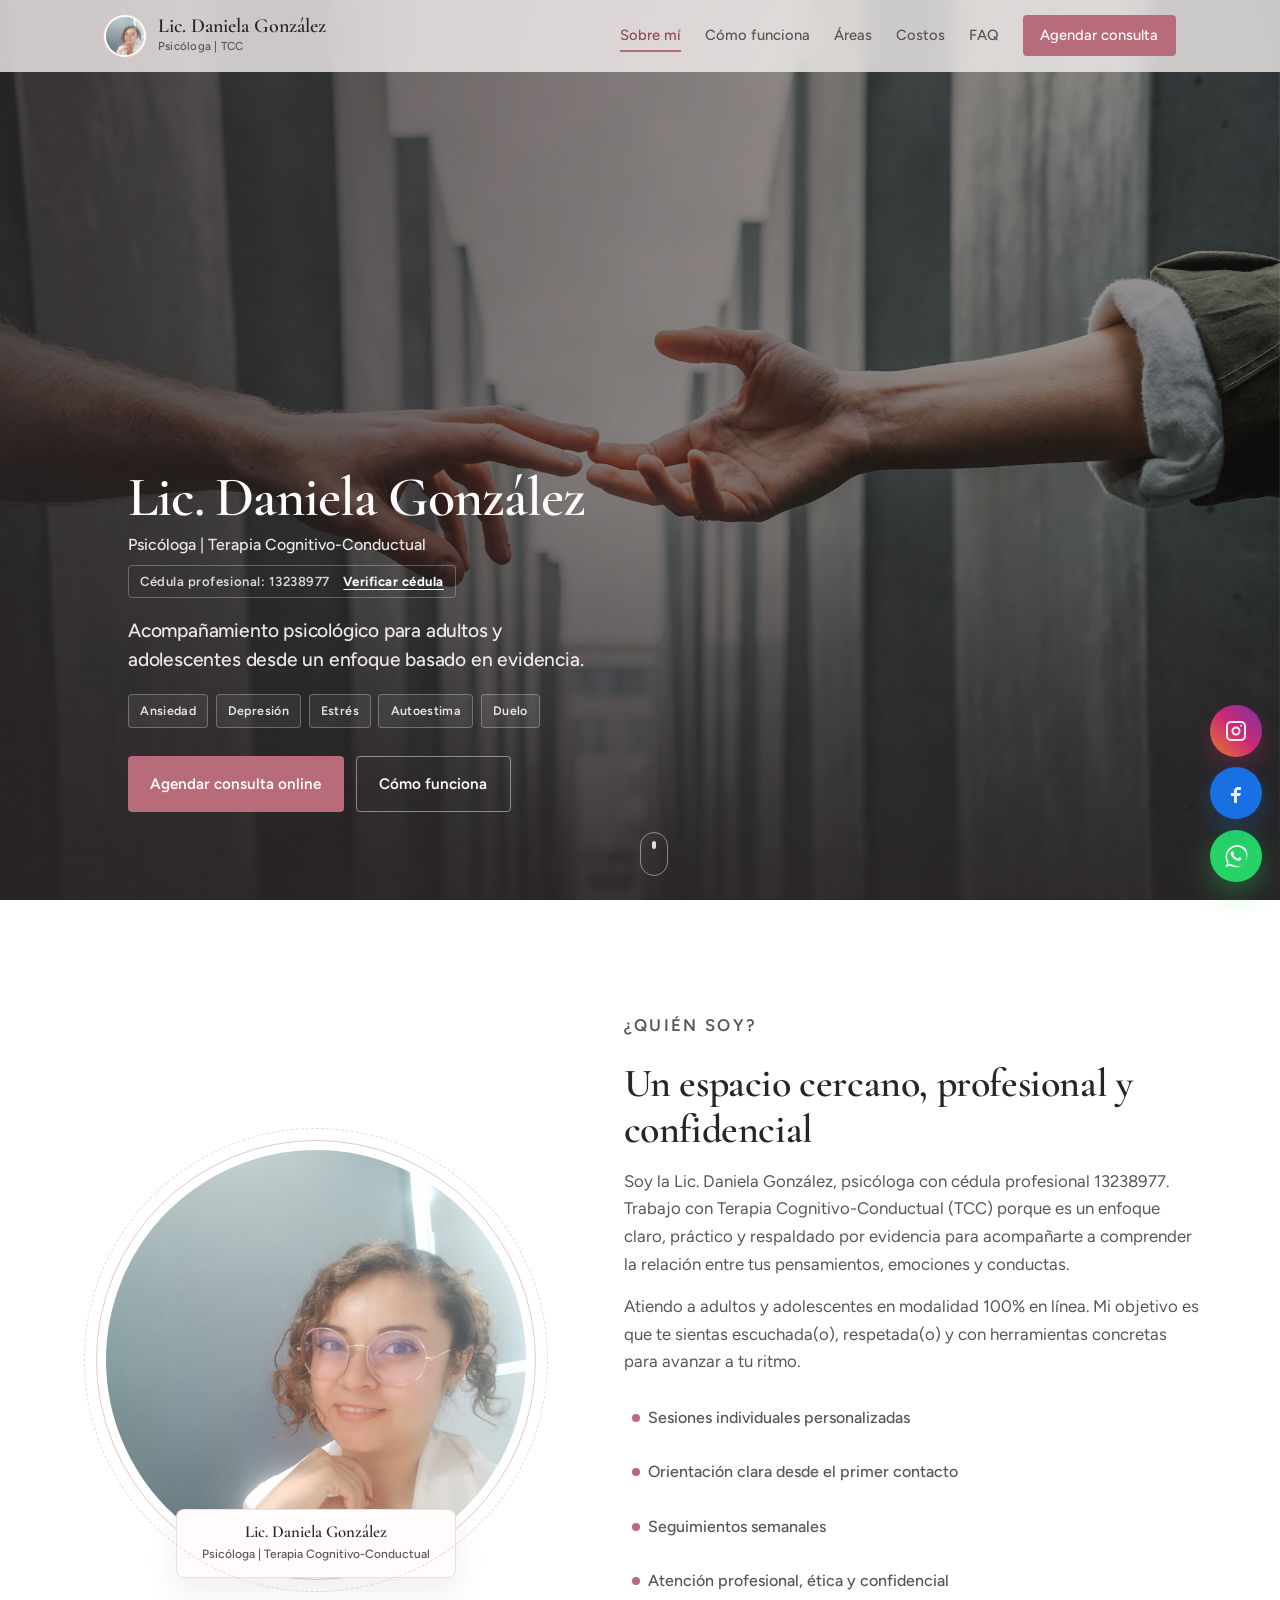
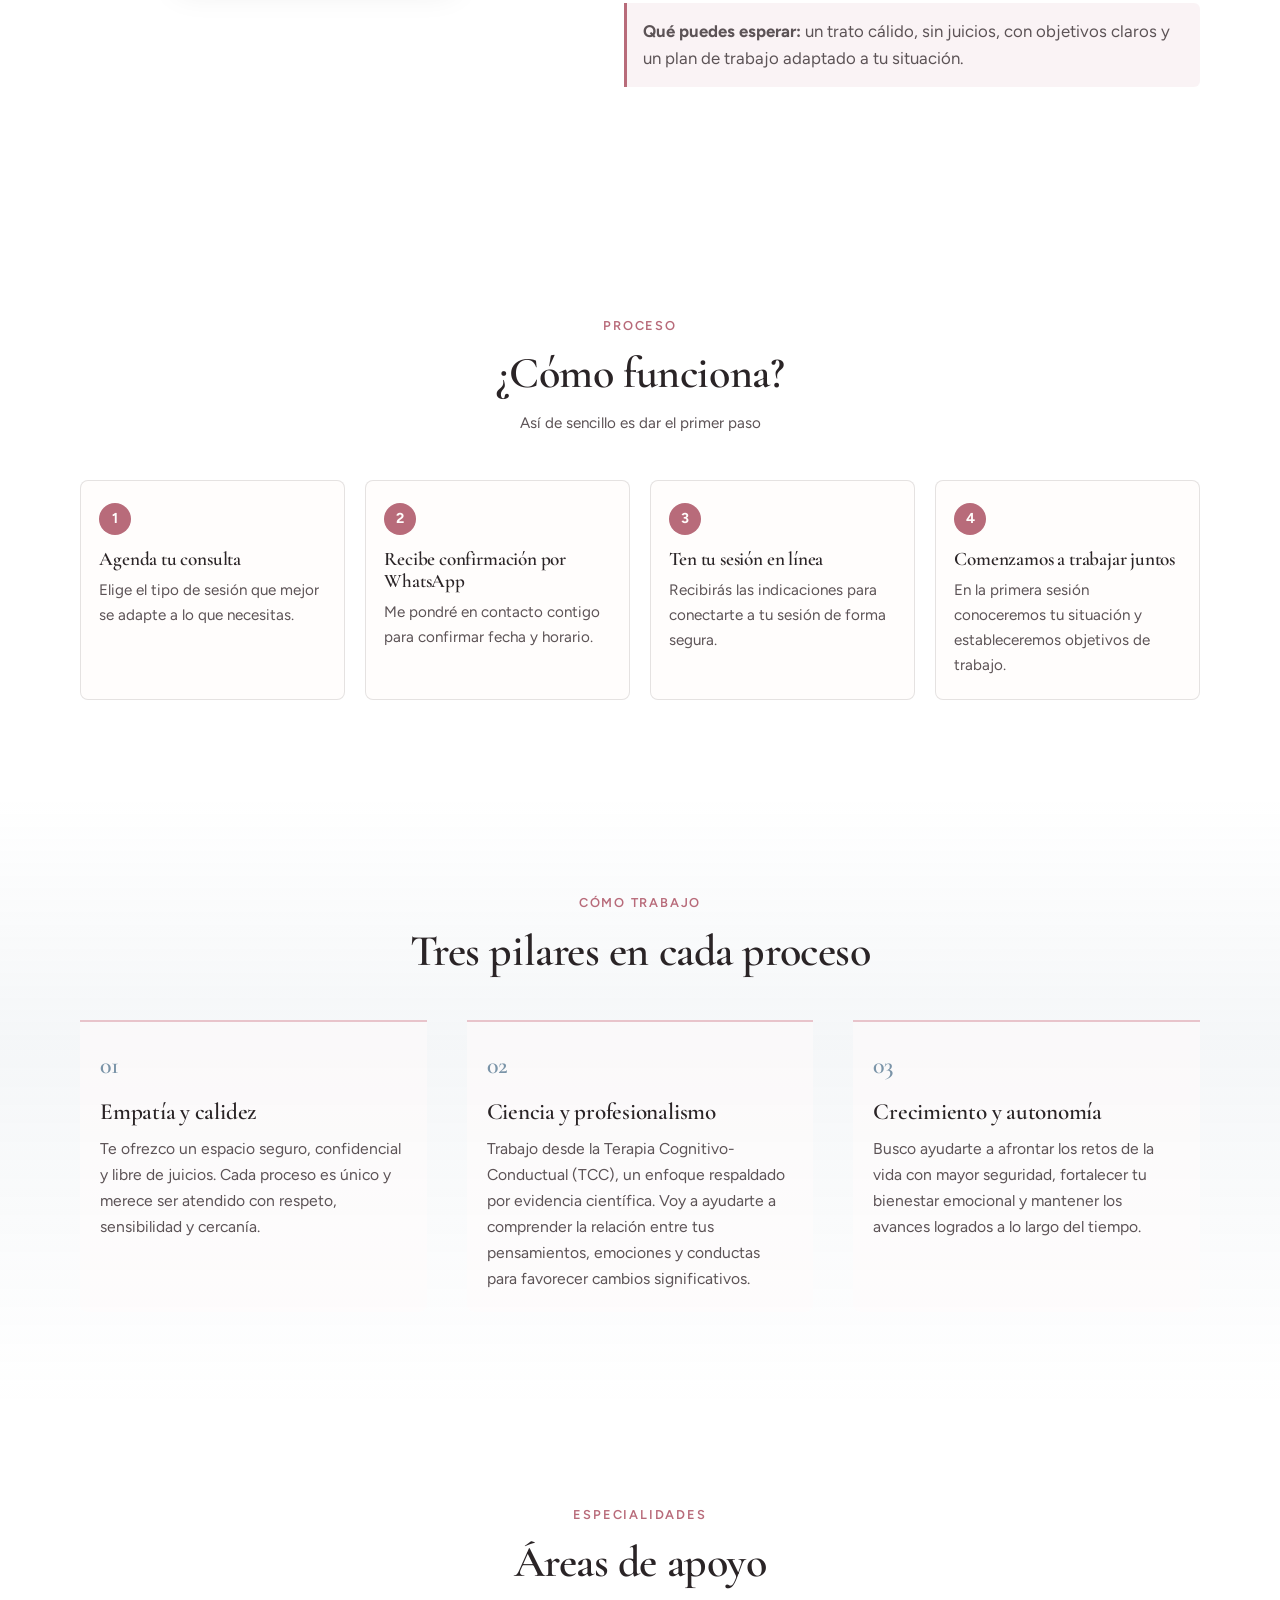
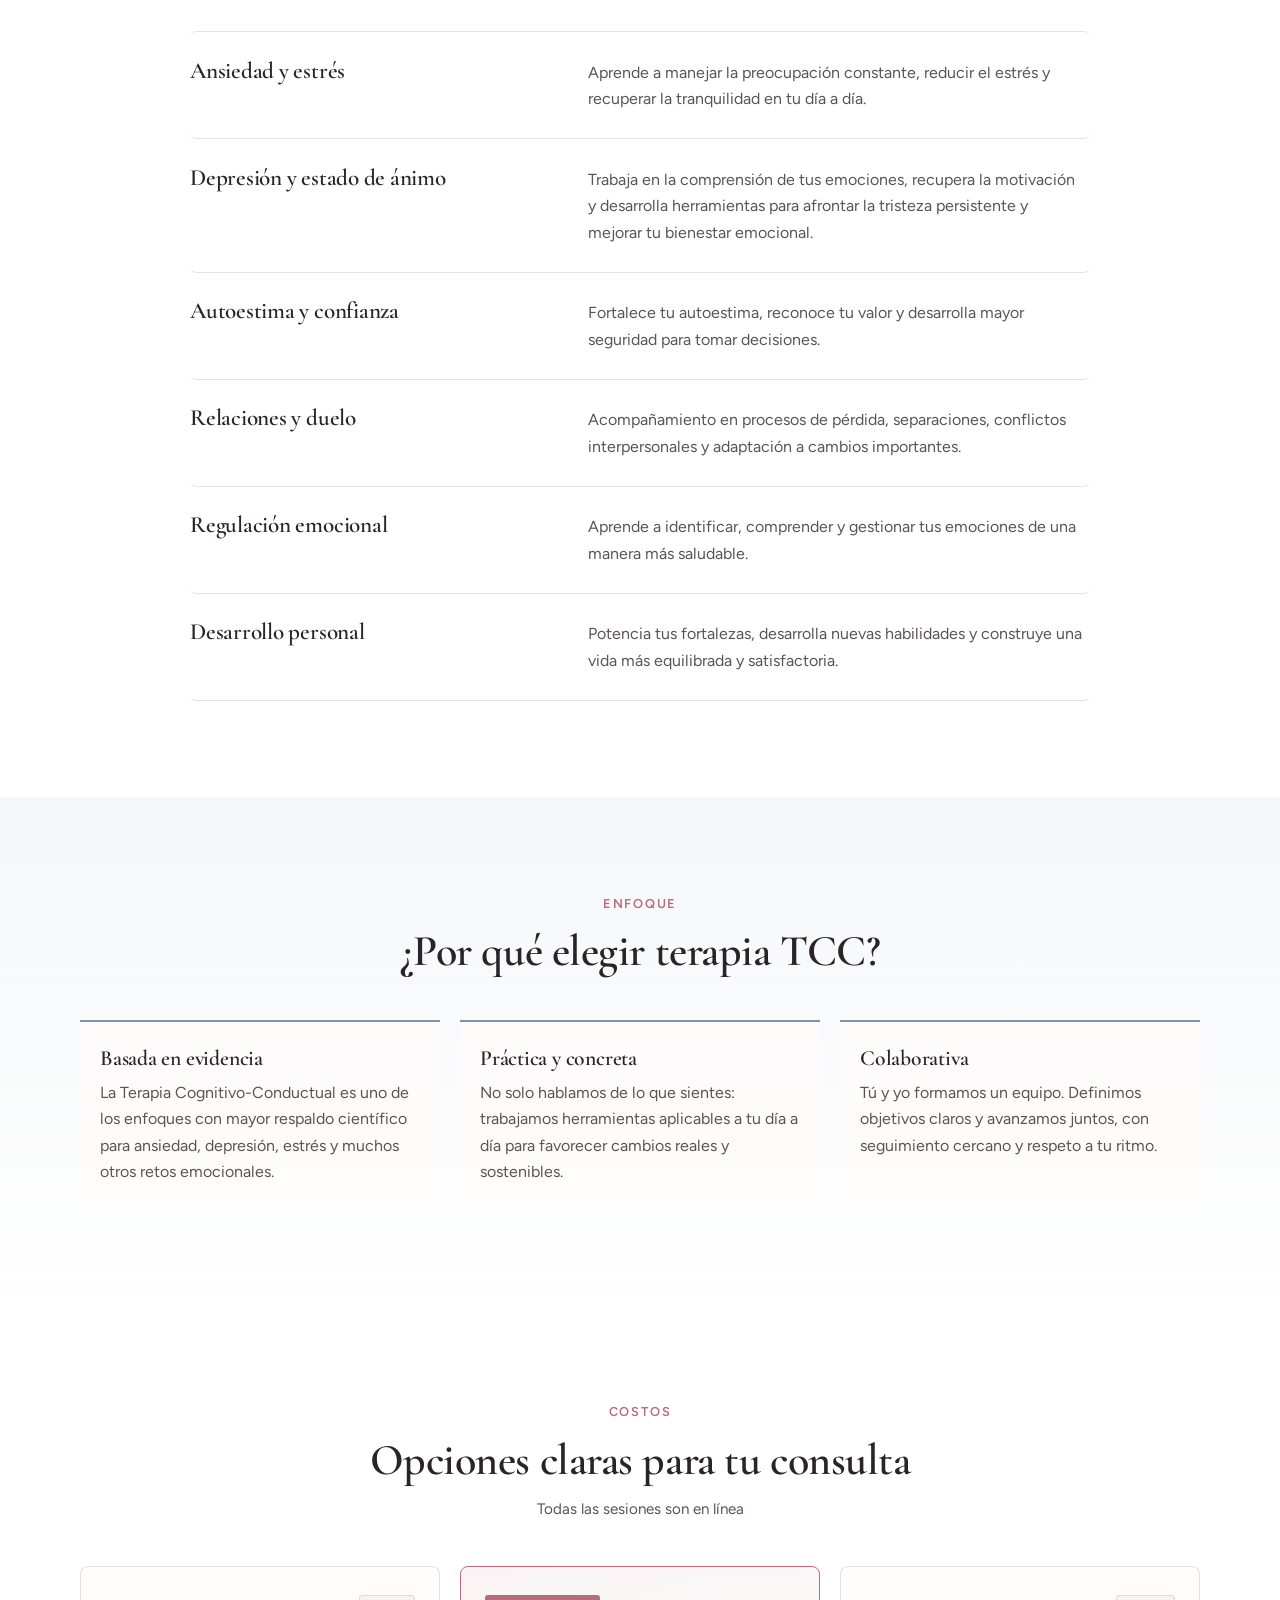
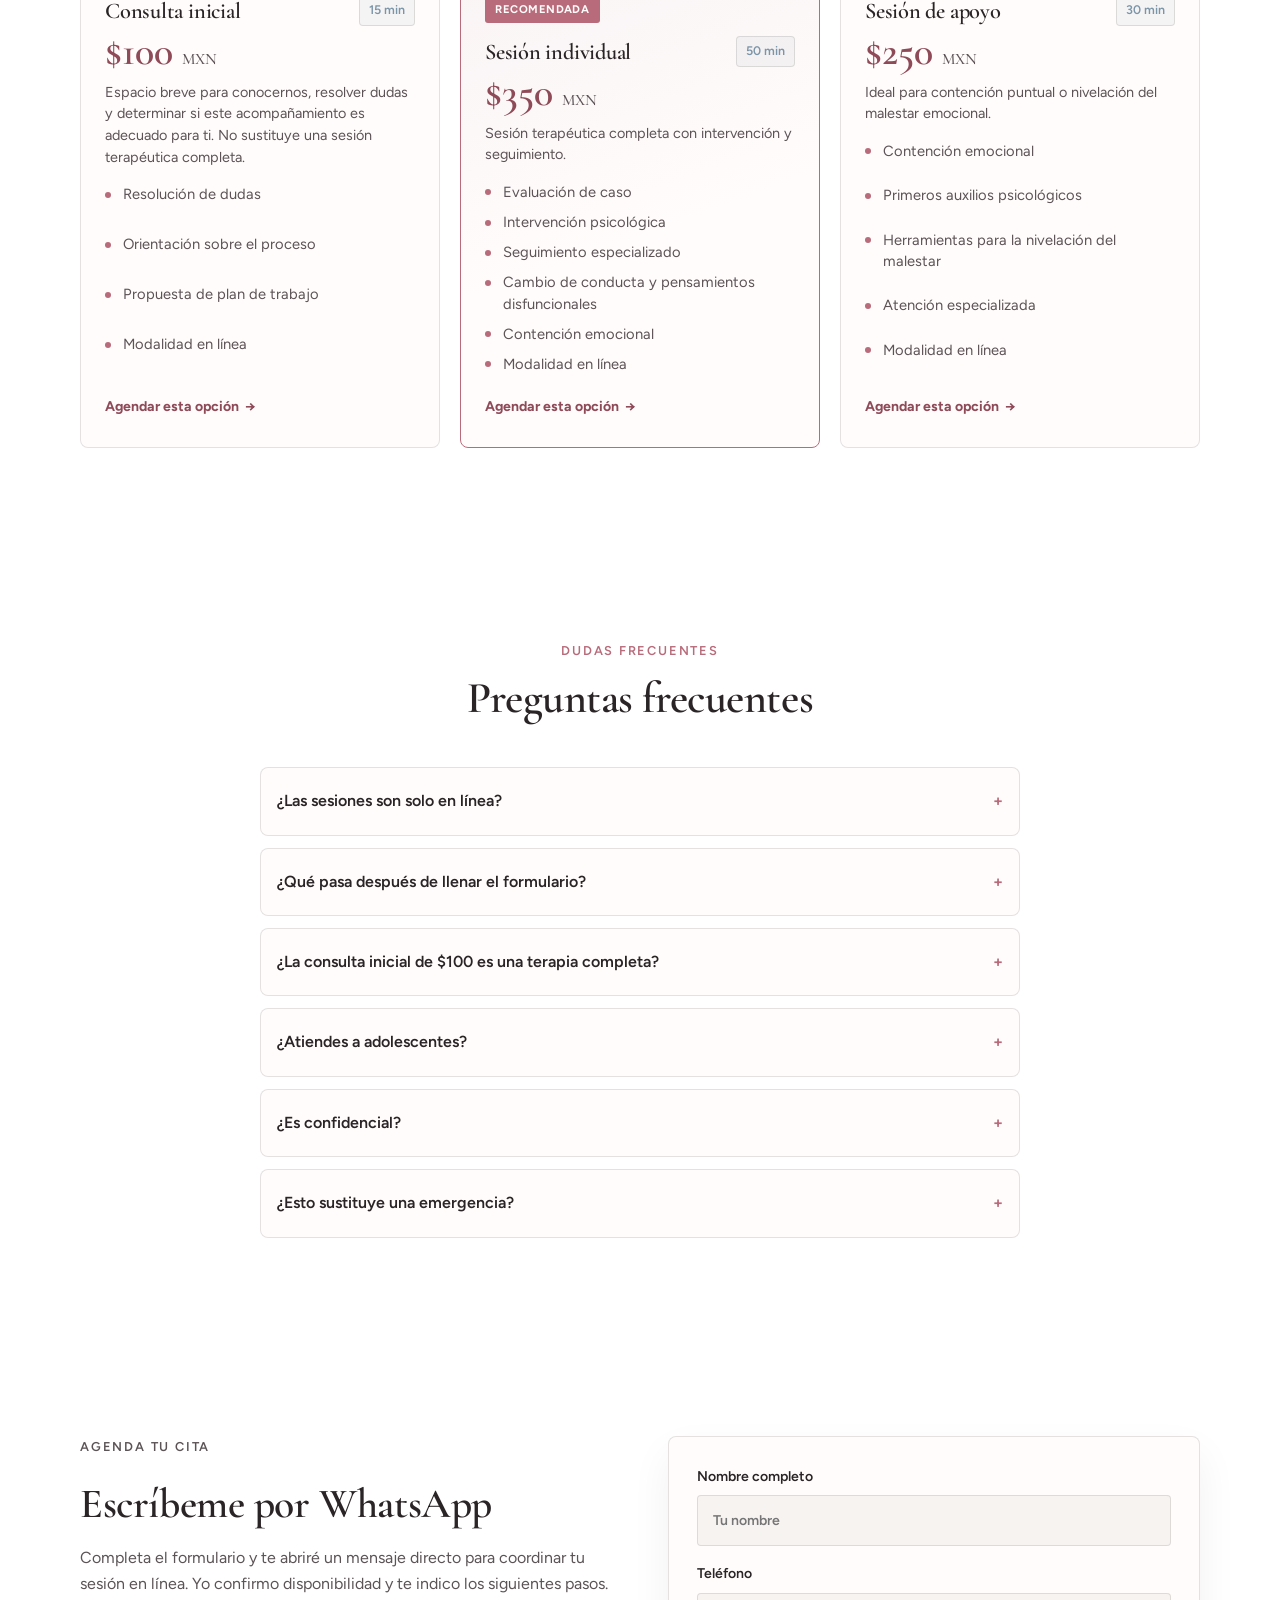
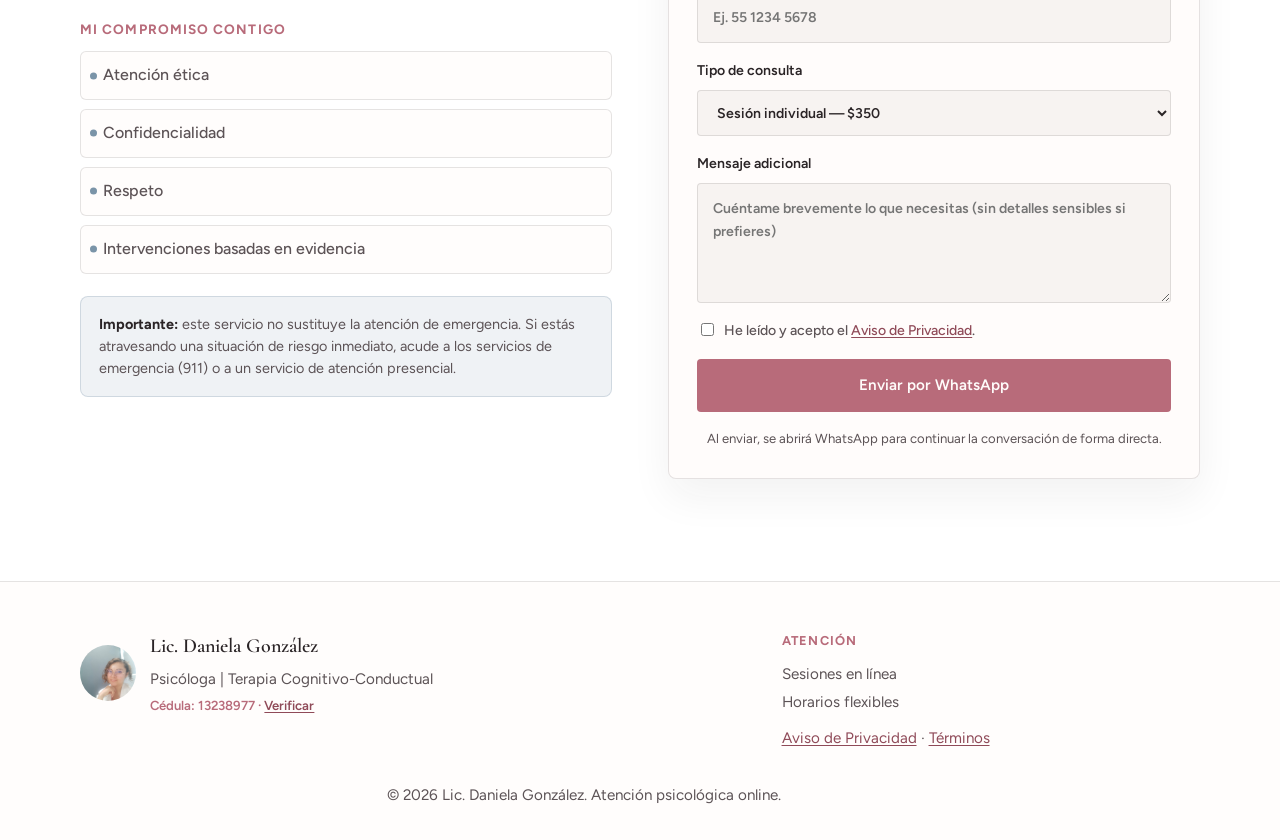
==== commit 31a79722: "Add files via upload" ====
--- a/index.html
+++ b/index.html
@@ -32,6 +32,7 @@
   <link rel="dns-prefetch" href="https://wa.me" />
   <link href="https://fonts.googleapis.com/css2?family=Cormorant+Garamond:ital,wght@0,500;0,600;0,700;1,500&family=Figtree:wght@400;500;600;700&display=swap" rel="stylesheet" />
   <link rel="stylesheet" href="./index.css" />
+  <script src="./analytics.js" defer></script>
   <script type="application/ld+json">
   {
     "@context": "https://schema.org",
--- a/index.css
+++ b/index.css
@@ -832,10 +832,11 @@
 }
 
 .price-ribbon {
-  position: absolute;
-  top: 1rem;
-  right: 1rem;
-  padding: 0.25rem 0.55rem;
+  position: static;
+  display: inline-flex;
+  align-self: flex-start;
+  margin: 0 0 0.85rem;
+  padding: 0.28rem 0.65rem;
   background: var(--rose);
   color: var(--white);
   font-size: 0.7rem;
@@ -847,11 +848,10 @@
 
 .price-top {
   display: flex;
-  align-items: baseline;
+  align-items: center;
   justify-content: space-between;
   gap: 0.75rem;
   margin-bottom: 0.35rem;
-  padding-right: 0.5rem;
 }
 
 .price-option h3 {
@@ -1835,8 +1835,6 @@
   }
 
   .price-ribbon {
-    top: 0.75rem;
-    right: 0.75rem;
     font-size: 0.65rem;
   }
 
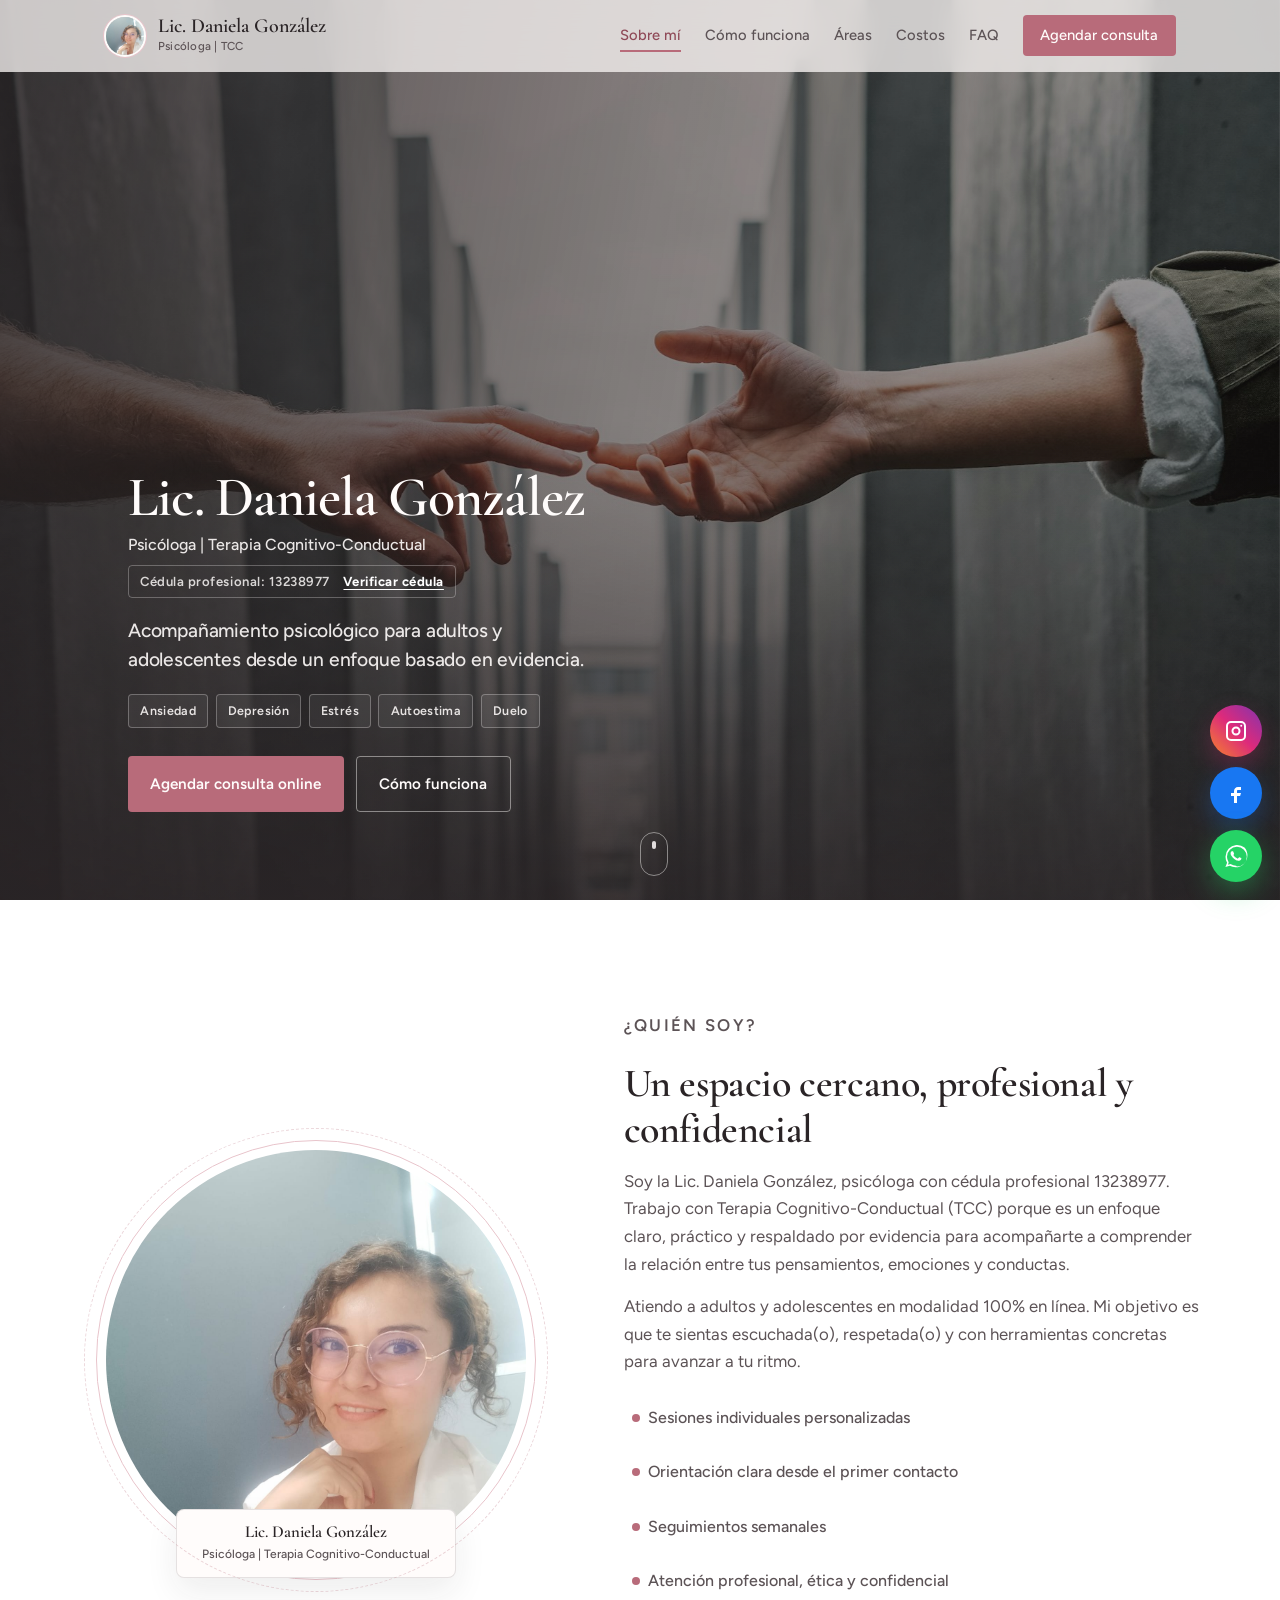
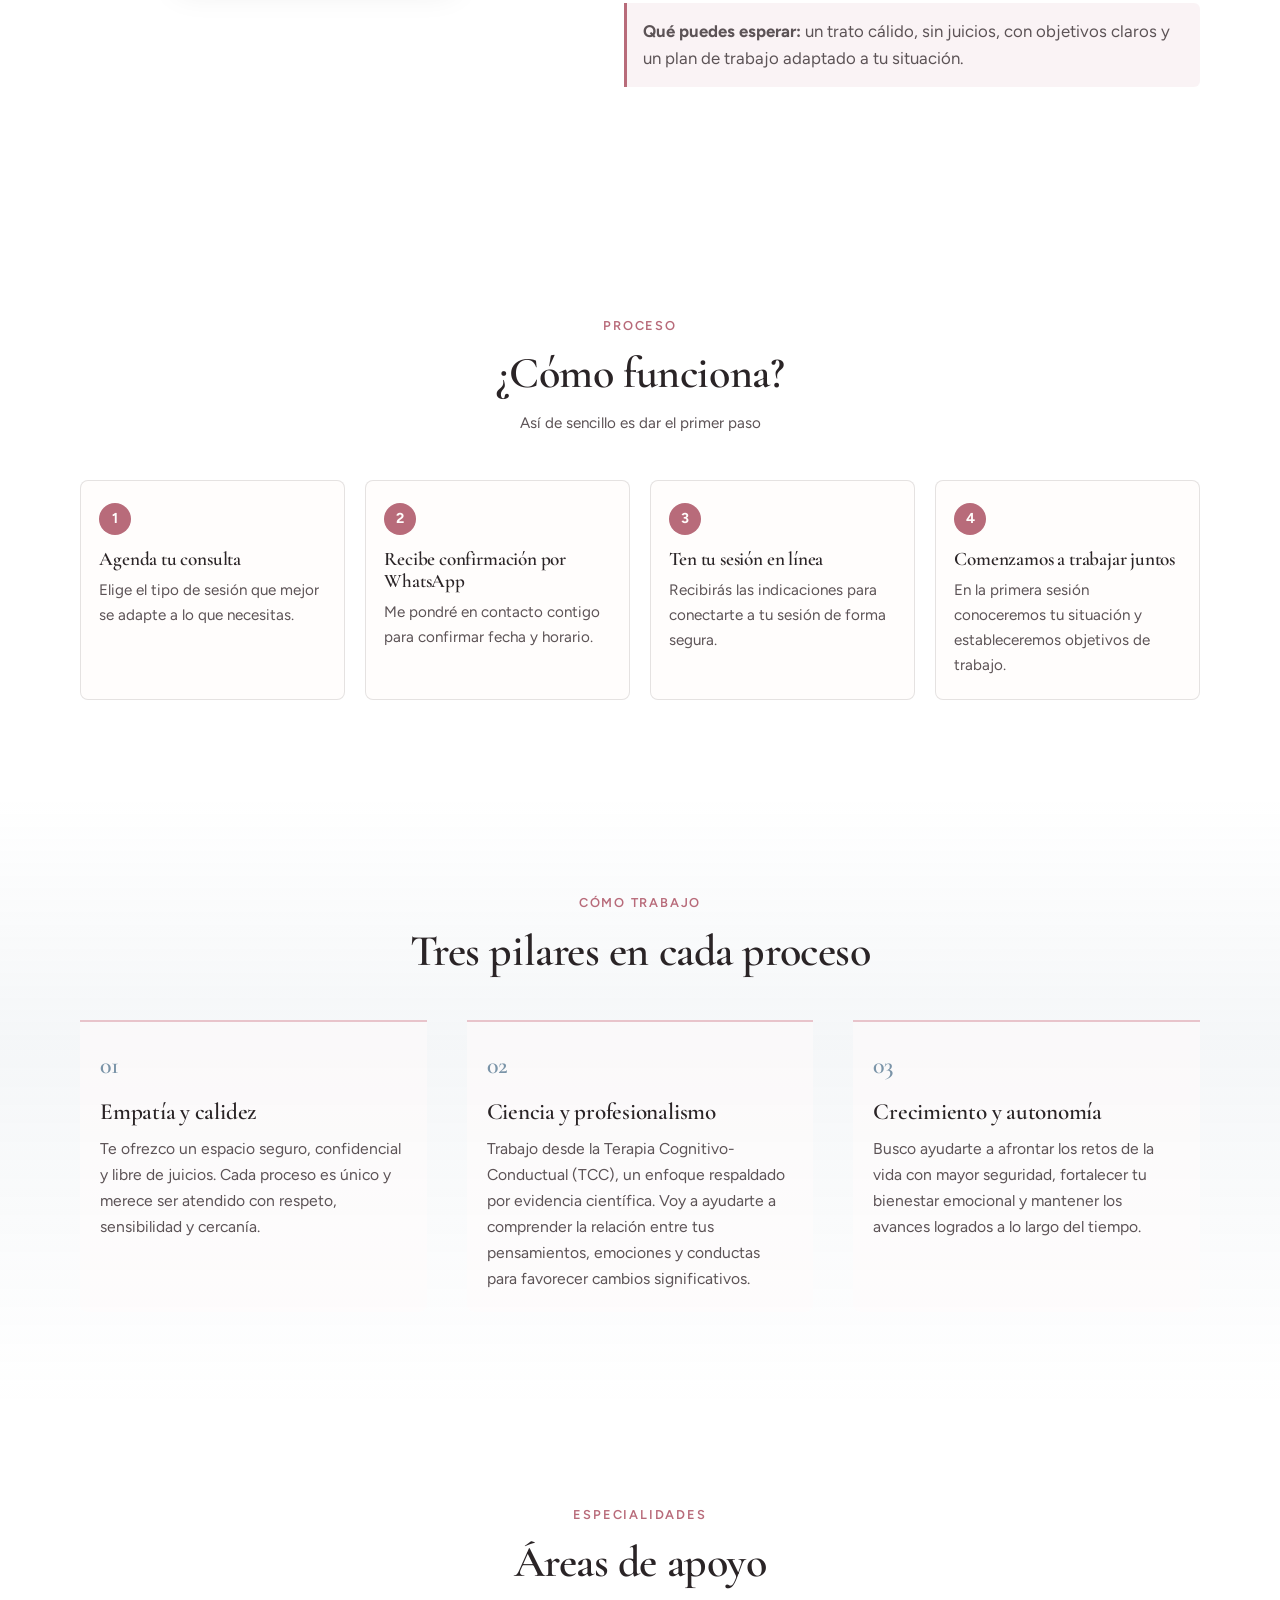
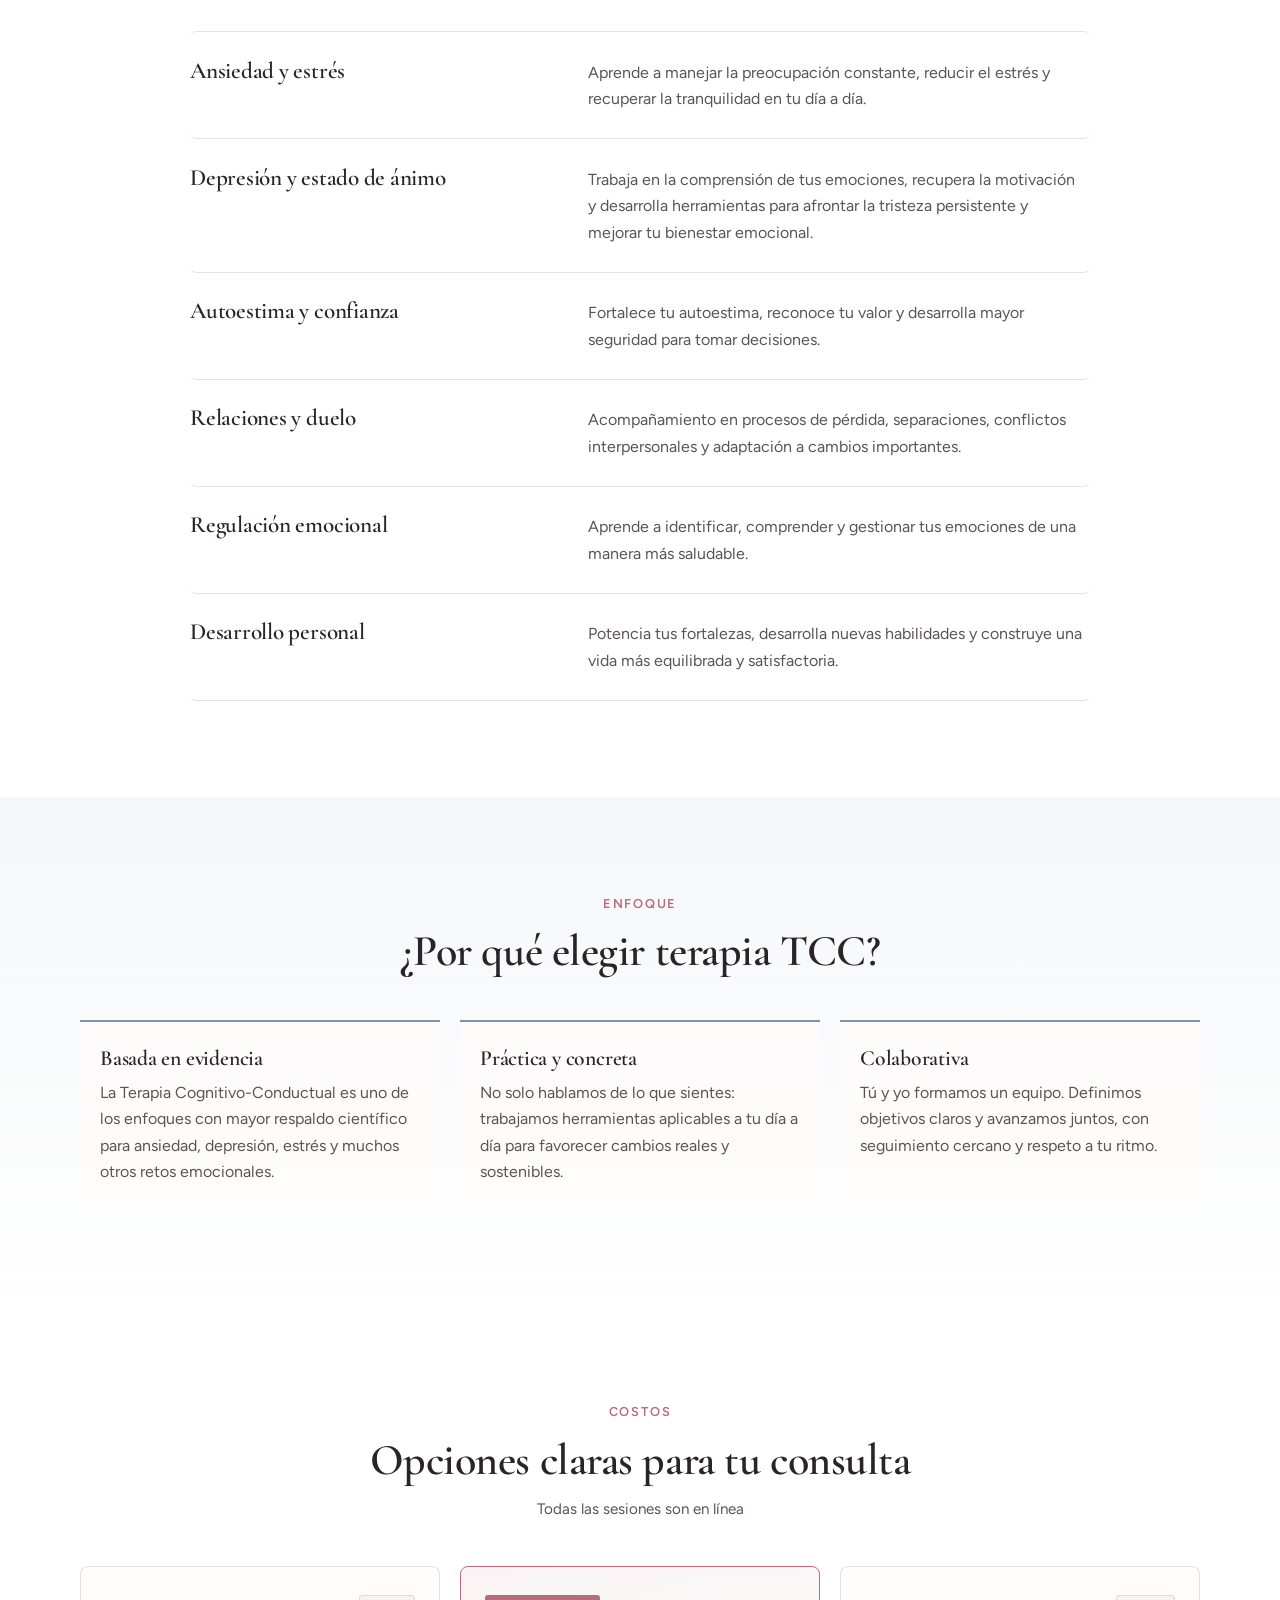
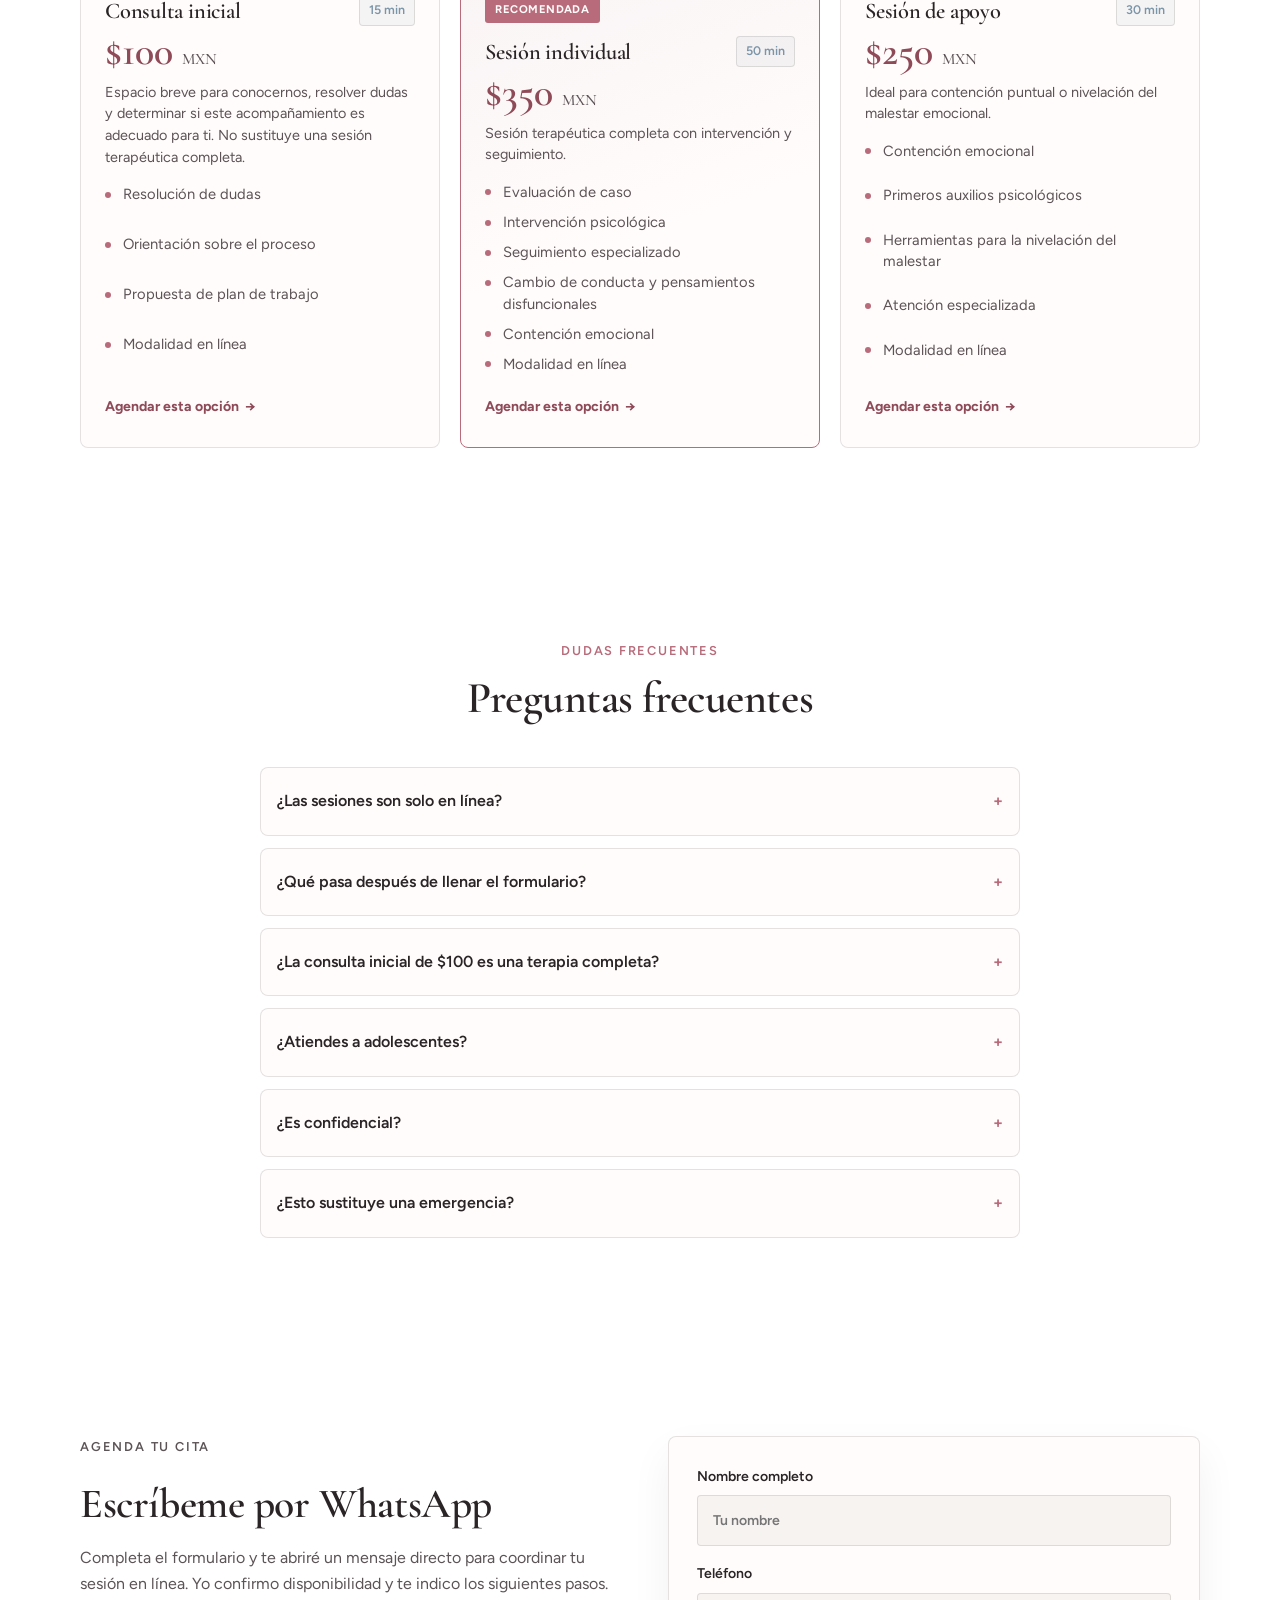
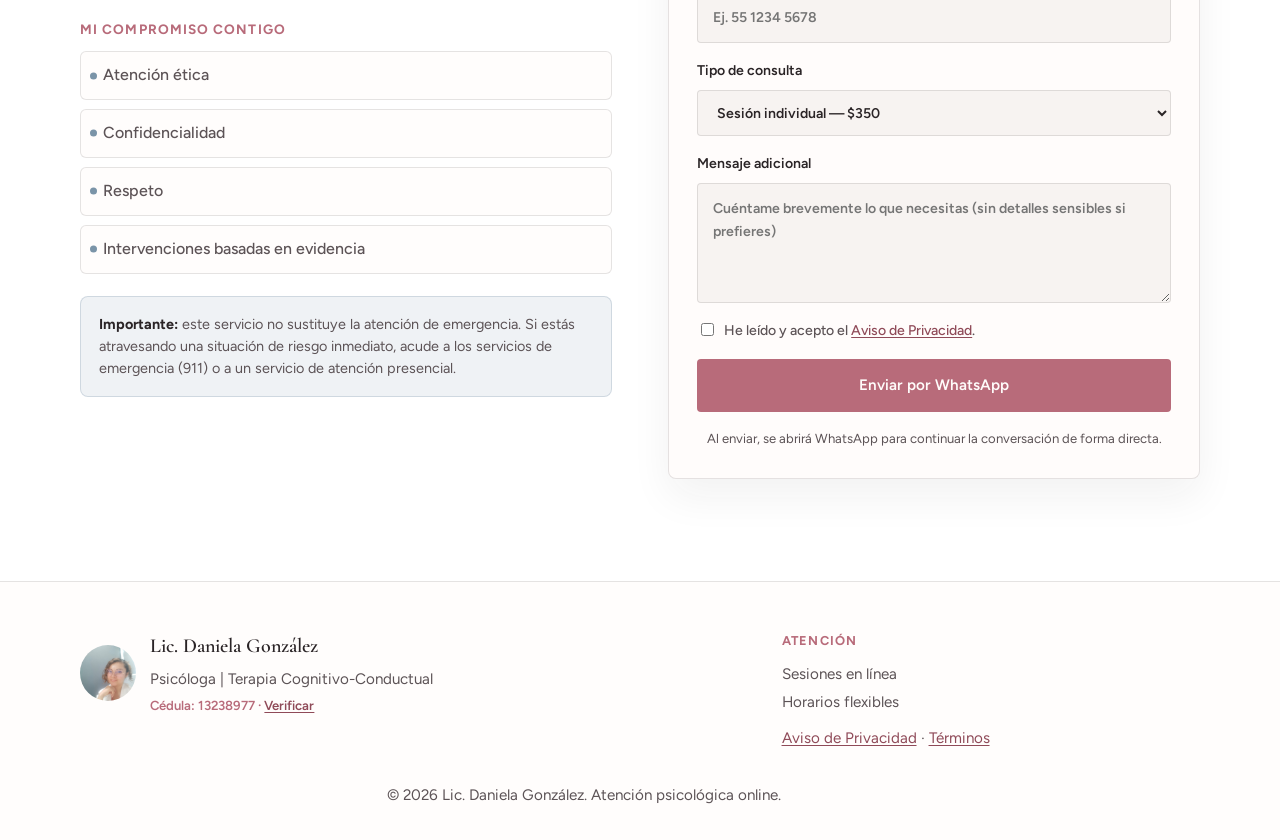
==== commit 8f1055ac: "Update index.html" ====
--- a/index.html
+++ b/index.html
@@ -443,10 +443,10 @@
   </div>
 
   <div class="float-stack" aria-label="Redes sociales">
-    <a class="float-btn float-ig is-soon" href="#" data-social="instagram" aria-label="Instagram (próximamente)" title="Próximamente">
+    <a class="float-btn float-ig" href="https://www.instagram.com/psic.danielagonzalez" target="_blank" rel="noopener noreferrer" aria-label="Instagram de Lic. Daniela González">
       <svg viewBox="0 0 24 24" aria-hidden="true"><path d="M7 2h10a5 5 0 0 1 5 5v10a5 5 0 0 1-5 5H7a5 5 0 0 1-5-5V7a5 5 0 0 1 5-5Zm10 2H7a3 3 0 0 0-3 3v10a3 3 0 0 0 3 3h10a3 3 0 0 0 3-3V7a3 3 0 0 0-3-3Zm-5 3.5A4.5 4.5 0 1 1 7.5 12 4.5 4.5 0 0 1 12 7.5Zm0 2A2.5 2.5 0 1 0 14.5 12 2.5 2.5 0 0 0 12 9.5Zm5.25-3.75a1 1 0 1 1-1 1 1 1 0 0 1 1-1Z"/></svg>
     </a>
-    <a class="float-btn float-fb is-soon" href="#" data-social="facebook" aria-label="Facebook (próximamente)" title="Próximamente">
+    <a class="float-btn float-fb" href="https://www.facebook.com/share/19VUKcSfwq/" target="_blank" rel="noopener noreferrer" aria-label="Facebook de Lic. Daniela González">
       <svg viewBox="0 0 24 24" aria-hidden="true"><path d="M14 9h3V6h-3c-2.2 0-4 1.8-4 4v2H7v3h3v7h3v-7h3.1l.9-3H13v-2c0-.6.4-1 1-1Z"/></svg>
     </a>
     <a class="float-btn float-wa" href="https://wa.me/525534891247?text=Hola%20Daniela%2C%20quiero%20agendar%20una%20consulta%20en%20l%C3%ADnea." target="_blank" rel="noopener" aria-label="Abrir WhatsApp">
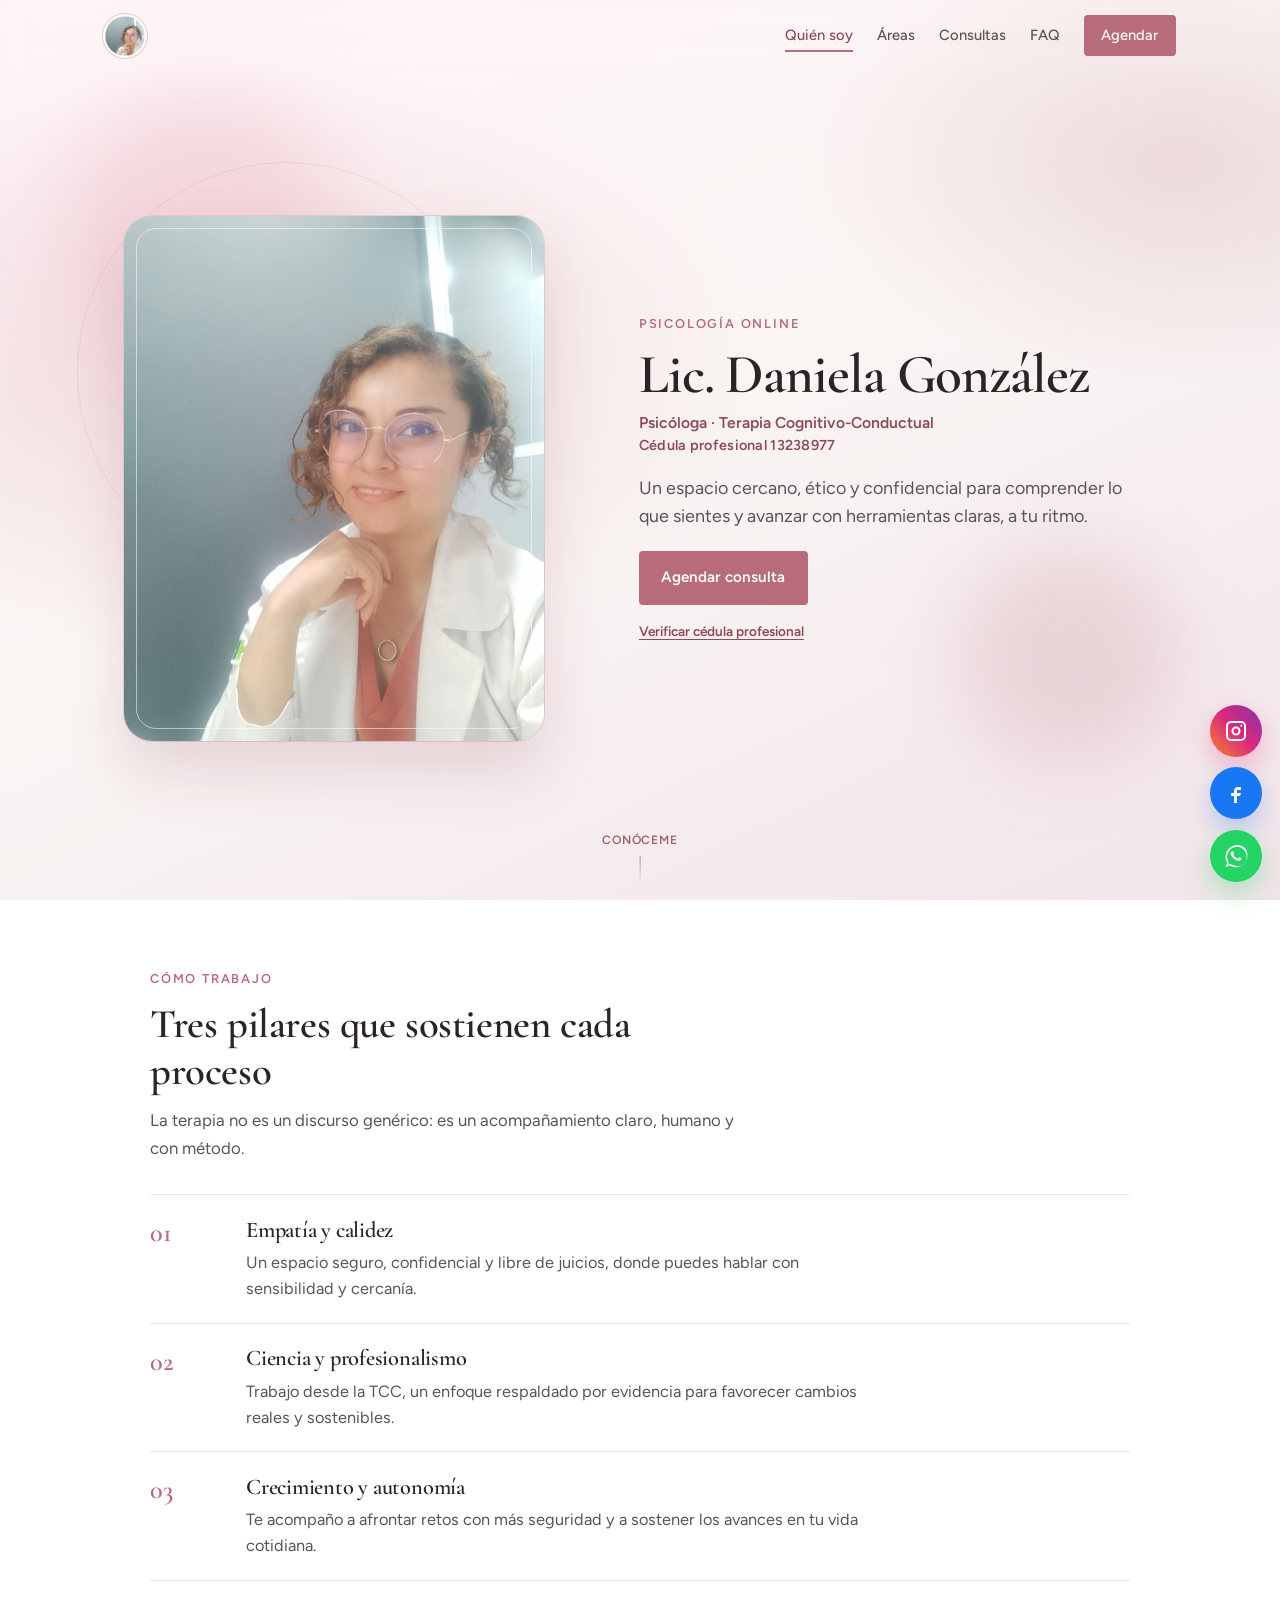
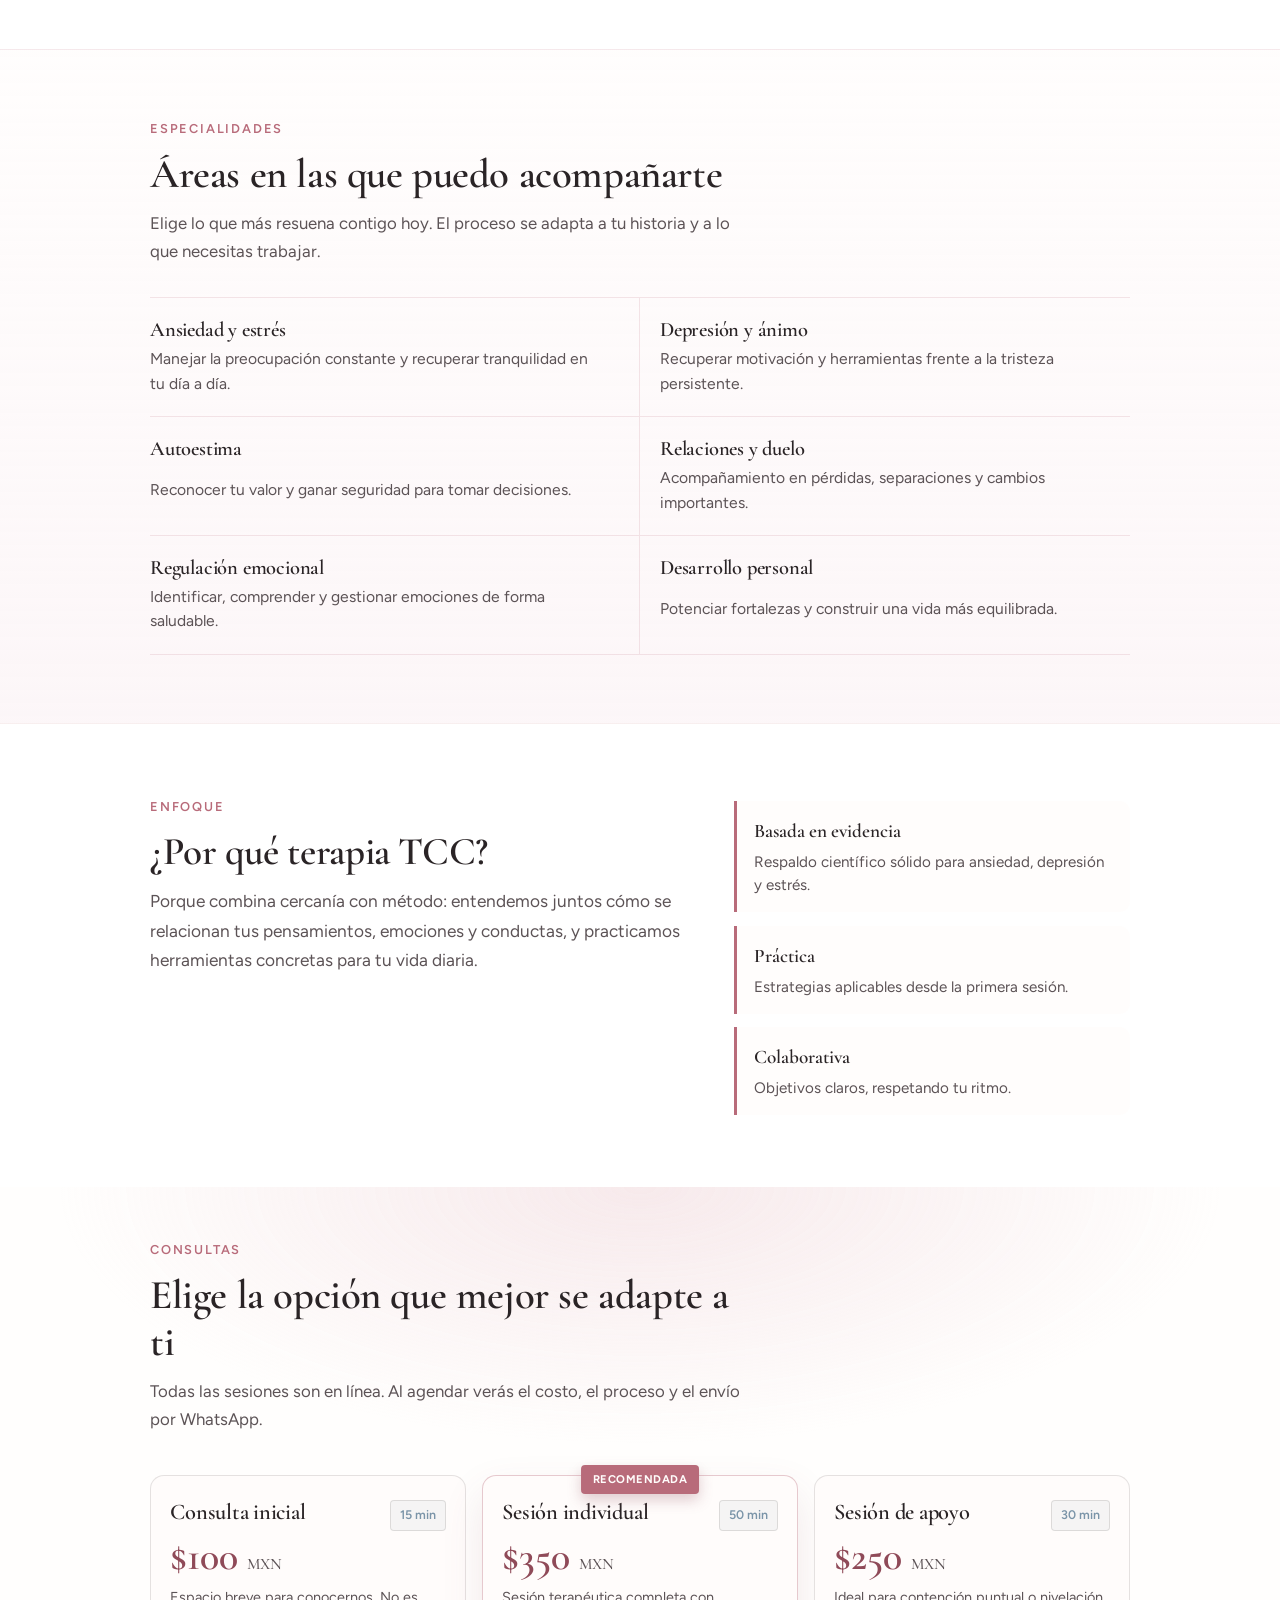
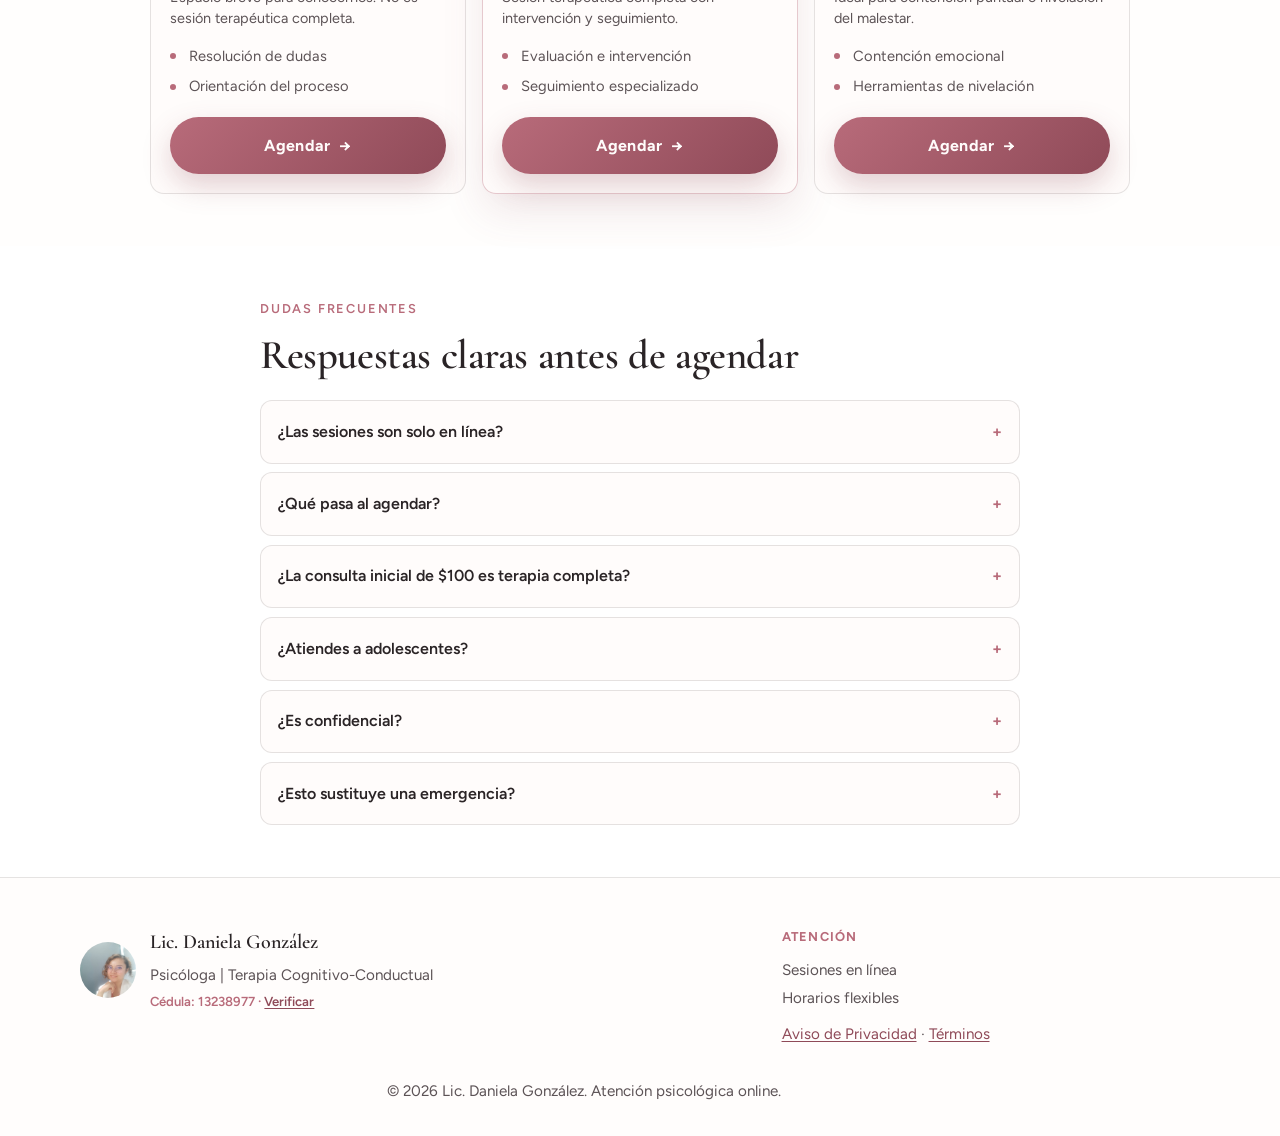
==== commit 7ae65ea3: "Add files via upload" ====
--- a/index.html
+++ b/index.html
@@ -33,32 +33,8 @@
   <link href="https://fonts.googleapis.com/css2?family=Cormorant+Garamond:ital,wght@0,500;0,600;0,700;1,500&family=Figtree:wght@400;500;600;700&display=swap" rel="stylesheet" />
   <link rel="stylesheet" href="./index.css" />
   <script src="./analytics.js" defer></script>
-  <script type="application/ld+json">
-  {
-    "@context": "https://schema.org",
-    "@type": "ProfessionalService",
-    "name": "Lic. Daniela González — Psicología TCC",
-    "description": "Acompañamiento psicológico online con Terapia Cognitivo-Conductual para adultos y adolescentes.",
-    "url": "https://danielagpsico.github.io/DanielaGPsico/",
-    "image": "https://danielagpsico.github.io/DanielaGPsico/dani2.jpeg",
-    "telephone": "+525534891247",
-    "priceRange": "$100-$350 MXN",
-    "areaServed": "MX",
-    "availableChannel": {
-      "@type": "ServiceChannel",
-      "serviceUrl": "https://wa.me/525534891247",
-      "availableLanguage": "Spanish"
-    },
-    "provider": {
-      "@type": "Person",
-      "name": "Lic. Daniela González",
-      "jobTitle": "Psicóloga",
-      "hasCredential": "Cédula profesional 13238977"
-    }
-  }
-  </script>
 </head>
-<body>
+<body class="page-home">
   <a class="skip-link" href="#inicio">Saltar al contenido</a>
   <div class="ambient" aria-hidden="true">
     <span class="ambient-orb orb-a"></span>
@@ -66,10 +42,12 @@
     <span class="ambient-orb orb-c"></span>
   </div>
 
-  <header class="site-header" id="top">
+  <header class="site-header is-hero-mode" id="top">
     <div class="header-inner">
-      <a class="brand" href="#inicio">
-        <img src="./dani2.jpeg" alt="" class="brand-photo" width="44" height="44" />
+      <a class="brand" href="./index.html#inicio" aria-label="Inicio">
+        <span class="brand-photo-slot" aria-hidden="true">
+          <img src="./dani2.jpeg" alt="" class="brand-photo" width="44" height="44" />
+        </span>
         <span class="brand-text">
           <span class="brand-name">Lic. Daniela González</span>
           <span class="brand-role">Psicóloga | TCC</span>
@@ -85,328 +63,231 @@
       <nav class="main-nav" id="main-nav" aria-label="Navegación principal">
         <div class="nav-panel">
           <p class="nav-panel-label">Menú</p>
-          <a href="#sobre-mi">Sobre mí</a>
-          <a href="#como-funciona">Cómo funciona</a>
+          <a href="#inicio">Quién soy</a>
           <a href="#especialidades">Áreas</a>
-          <a href="#costos">Costos</a>
+          <a href="#costos">Consultas</a>
           <a href="#faq">FAQ</a>
-          <a href="#agenda" class="nav-cta">Agendar consulta</a>
+          <a href="#costos" class="nav-cta">Agendar</a>
         </div>
       </nav>
     </div>
   </header>
 
   <main>
-    <section class="hero" id="inicio">
-      <div class="hero-media" aria-hidden="true">
-        <img src="./hero-psicologia.jpg" alt="" class="hero-photo" fetchpriority="high" decoding="async" />
-        <div class="hero-veil"></div>
-      </div>
-      <div class="hero-content">
-        <p class="hero-brand">Lic. Daniela González</p>
-        <p class="hero-role">Psicóloga | Terapia Cognitivo-Conductual</p>
-        <p class="hero-cedula">
-          Cédula profesional: 13238977
-          <a class="cedula-link" href="https://www.cedulaprofesional.sep.gob.mx/cedula/presidencia/indexAvanzada.action" target="_blank" rel="noopener noreferrer">Verificar cédula</a>
-        </p>
-        <h1>Acompañamiento psicológico para adultos y adolescentes desde un enfoque basado en evidencia.</h1>
-        <p class="hero-tags">
-          <span>Ansiedad</span>
-          <span>Depresión</span>
-          <span>Estrés</span>
-          <span>Autoestima</span>
-          <span>Duelo</span>
-        </p>
-        <div class="hero-actions">
-          <a class="btn btn-primary" href="#agenda">Agendar consulta online</a>
-          <a class="btn btn-ghost" href="#como-funciona">Cómo funciona</a>
-        </div>
-      </div>
-      <a class="hero-scroll" href="#sobre-mi" aria-label="Ir a sobre mí">
-        <span></span>
+    <section class="intro-hero panel-screen" id="inicio">
+      <div class="intro-bg" aria-hidden="true">
+        <span class="intro-glow glow-1"></span>
+        <span class="intro-glow glow-2"></span>
+        <span class="intro-ring"></span>
+      </div>
+
+      <div class="intro-layout">
+        <div class="intro-photo" id="introPhoto">
+          <div class="intro-photo-frame" id="introPhotoFrame">
+            <img src="./dani2.jpeg" alt="Lic. Daniela González, psicóloga" width="640" height="800" fetchpriority="high" decoding="async" id="introPhotoImg" />
+          </div>
+        </div>
+
+        <div class="intro-copy">
+          <p class="eyebrow">Psicología online</p>
+          <h1 class="intro-name">Lic. Daniela González</h1>
+          <p class="intro-role">Psicóloga · Terapia Cognitivo-Conductual</p>
+          <p class="intro-cedula">Cédula profesional 13238977</p>
+          <p class="intro-lead">Un espacio cercano, ético y confidencial para comprender lo que sientes y avanzar con herramientas claras, a tu ritmo.</p>
+          <div class="intro-actions">
+            <a class="btn btn-primary btn-pulse" href="#costos">Agendar consulta</a>
+          </div>
+          <a class="cedula-inline" href="https://www.cedulaprofesional.sep.gob.mx/cedula/presidencia/indexAvanzada.action" target="_blank" rel="noopener noreferrer">Verificar cédula profesional</a>
+        </div>
+      </div>
+      <a class="scroll-hint" href="#pilares" aria-label="Ir a la siguiente sección">
+        <span>Conóceme</span>
+        <span class="scroll-hint-line" aria-hidden="true"></span>
       </a>
     </section>
 
-    <section class="about" id="sobre-mi">
-      <div class="about-layout">
-        <div class="about-portrait reveal">
-          <img src="./dani2.jpeg" alt="Lic. Daniela González, psicóloga" width="480" height="480" loading="lazy" decoding="async" />
-          <div class="portrait-badge">
-            <strong>Lic. Daniela González</strong>
-            <span>Psicóloga | Terapia Cognitivo-Conductual</span>
-          </div>
-        </div>
-        <div class="about-copy reveal">
-          <p class="eyebrow">¿Quién soy?</p>
-          <h2>Un espacio cercano, profesional y confidencial</h2>
-          <p>Soy la Lic. Daniela González, psicóloga con cédula profesional 13238977. Trabajo con Terapia Cognitivo-Conductual (TCC) porque es un enfoque claro, práctico y respaldado por evidencia para acompañarte a comprender la relación entre tus pensamientos, emociones y conductas.</p>
-          <p>Atiendo a adultos y adolescentes en modalidad 100% en línea. Mi objetivo es que te sientas escuchada(o), respetada(o) y con herramientas concretas para avanzar a tu ritmo.</p>
-          <ul class="about-list">
-            <li>Sesiones individuales personalizadas</li>
-            <li>Orientación clara desde el primer contacto</li>
-            <li>Seguimientos semanales</li>
-            <li>Atención profesional, ética y confidencial</li>
-          </ul>
-          <p class="about-expect"><strong>Qué puedes esperar:</strong> un trato cálido, sin juicios, con objetivos claros y un plan de trabajo adaptado a tu situación.</p>
-        </div>
-      </div>
-    </section>
-
-    <section class="process" id="como-funciona">
-      <div class="section-intro reveal">
-        <p class="eyebrow">Proceso</p>
-        <h2>¿Cómo funciona?</h2>
-        <p class="section-note">Así de sencillo es dar el primer paso</p>
-      </div>
-      <ol class="process-list">
-        <li class="reveal">
-          <span class="process-num">1</span>
-          <h3>Agenda tu consulta</h3>
-          <p>Elige el tipo de sesión que mejor se adapte a lo que necesitas.</p>
-        </li>
-        <li class="reveal">
-          <span class="process-num">2</span>
-          <h3>Recibe confirmación por WhatsApp</h3>
-          <p>Me pondré en contacto contigo para confirmar fecha y horario.</p>
-        </li>
-        <li class="reveal">
-          <span class="process-num">3</span>
-          <h3>Ten tu sesión en línea</h3>
-          <p>Recibirás las indicaciones para conectarte a tu sesión de forma segura.</p>
-        </li>
-        <li class="reveal">
-          <span class="process-num">4</span>
-          <h3>Comenzamos a trabajar juntos</h3>
-          <p>En la primera sesión conoceremos tu situación y estableceremos objetivos de trabajo.</p>
-        </li>
-      </ol>
-    </section>
-
-    <section class="approach" id="pilares">
-      <div class="section-intro reveal">
-        <p class="eyebrow">Cómo trabajo</p>
-        <h2>Tres pilares en cada proceso</h2>
-      </div>
-      <ol class="approach-list">
-        <li class="reveal">
-          <span class="approach-num">01</span>
-          <h3>Empatía y calidez</h3>
-          <p>Te ofrezco un espacio seguro, confidencial y libre de juicios. Cada proceso es único y merece ser atendido con respeto, sensibilidad y cercanía.</p>
-        </li>
-        <li class="reveal">
-          <span class="approach-num">02</span>
-          <h3>Ciencia y profesionalismo</h3>
-          <p>Trabajo desde la Terapia Cognitivo-Conductual (TCC), un enfoque respaldado por evidencia científica. Voy a ayudarte a comprender la relación entre tus pensamientos, emociones y conductas para favorecer cambios significativos.</p>
-        </li>
-        <li class="reveal">
-          <span class="approach-num">03</span>
-          <h3>Crecimiento y autonomía</h3>
-          <p>Busco ayudarte a afrontar los retos de la vida con mayor seguridad, fortalecer tu bienestar emocional y mantener los avances logrados a lo largo del tiempo.</p>
-        </li>
-      </ol>
-    </section>
-
-    <section class="specialties" id="especialidades">
-      <div class="section-intro reveal">
-        <p class="eyebrow">Especialidades</p>
-        <h2>Áreas de apoyo</h2>
-      </div>
-      <div class="specialty-rows">
-        <article class="specialty reveal">
-          <h3>Ansiedad y estrés</h3>
-          <p>Aprende a manejar la preocupación constante, reducir el estrés y recuperar la tranquilidad en tu día a día.</p>
-        </article>
-        <article class="specialty reveal">
-          <h3>Depresión y estado de ánimo</h3>
-          <p>Trabaja en la comprensión de tus emociones, recupera la motivación y desarrolla herramientas para afrontar la tristeza persistente y mejorar tu bienestar emocional.</p>
-        </article>
-        <article class="specialty reveal">
-          <h3>Autoestima y confianza</h3>
-          <p>Fortalece tu autoestima, reconoce tu valor y desarrolla mayor seguridad para tomar decisiones.</p>
-        </article>
-        <article class="specialty reveal">
-          <h3>Relaciones y duelo</h3>
-          <p>Acompañamiento en procesos de pérdida, separaciones, conflictos interpersonales y adaptación a cambios importantes.</p>
-        </article>
-        <article class="specialty reveal">
-          <h3>Regulación emocional</h3>
-          <p>Aprende a identificar, comprender y gestionar tus emociones de una manera más saludable.</p>
-        </article>
-        <article class="specialty reveal">
-          <h3>Desarrollo personal</h3>
-          <p>Potencia tus fortalezas, desarrolla nuevas habilidades y construye una vida más equilibrada y satisfactoria.</p>
-        </article>
-      </div>
-    </section>
-
-    <section class="why-tcc" id="tcc">
-      <div class="section-intro reveal">
-        <p class="eyebrow">Enfoque</p>
-        <h2>¿Por qué elegir terapia TCC?</h2>
-      </div>
-      <div class="why-grid">
-        <article class="reveal">
-          <h3>Basada en evidencia</h3>
-          <p>La Terapia Cognitivo-Conductual es uno de los enfoques con mayor respaldo científico para ansiedad, depresión, estrés y muchos otros retos emocionales.</p>
-        </article>
-        <article class="reveal">
-          <h3>Práctica y concreta</h3>
-          <p>No solo hablamos de lo que sientes: trabajamos herramientas aplicables a tu día a día para favorecer cambios reales y sostenibles.</p>
-        </article>
-        <article class="reveal">
-          <h3>Colaborativa</h3>
-          <p>Tú y yo formamos un equipo. Definimos objetivos claros y avanzamos juntos, con seguimiento cercano y respeto a tu ritmo.</p>
-        </article>
-      </div>
-    </section>
-
-    <section class="pricing" id="costos">
-      <div class="section-intro reveal">
-        <p class="eyebrow">Costos</p>
-        <h2>Opciones claras para tu consulta</h2>
-        <p class="section-note">Todas las sesiones son en línea</p>
-      </div>
-      <div class="pricing-grid">
-        <a class="price-option reveal" href="#agenda" data-servicio="Consulta inicial">
-          <div class="price-top">
-            <h3>Consulta inicial</h3>
-            <span class="price-time">15 min</span>
-          </div>
-          <p class="price">$100 <span>MXN</span></p>
-          <p class="price-clarify">Espacio breve para conocernos, resolver dudas y determinar si este acompañamiento es adecuado para ti. No sustituye una sesión terapéutica completa.</p>
-          <ul class="price-features">
-            <li>Resolución de dudas</li>
-            <li>Orientación sobre el proceso</li>
-            <li>Propuesta de plan de trabajo</li>
-            <li>Modalidad en línea</li>
-          </ul>
-          <span class="price-cta">Agendar esta opción</span>
-        </a>
-        <a class="price-option featured reveal" href="#agenda" data-servicio="Sesión individual">
-          <span class="price-ribbon">Recomendada</span>
-          <div class="price-top">
-            <h3>Sesión individual</h3>
-            <span class="price-time">50 min</span>
-          </div>
-          <p class="price">$350 <span>MXN</span></p>
-          <p class="price-clarify">Sesión terapéutica completa con intervención y seguimiento.</p>
-          <ul class="price-features">
-            <li>Evaluación de caso</li>
-            <li>Intervención psicológica</li>
-            <li>Seguimiento especializado</li>
-            <li>Cambio de conducta y pensamientos disfuncionales</li>
-            <li>Contención emocional</li>
-            <li>Modalidad en línea</li>
-          </ul>
-          <span class="price-cta">Agendar esta opción</span>
-        </a>
-        <a class="price-option reveal" href="#agenda" data-servicio="Sesión de apoyo">
-          <div class="price-top">
-            <h3>Sesión de apoyo</h3>
-            <span class="price-time">30 min</span>
-          </div>
-          <p class="price">$250 <span>MXN</span></p>
-          <p class="price-clarify">Ideal para contención puntual o nivelación del malestar emocional.</p>
-          <ul class="price-features">
-            <li>Contención emocional</li>
-            <li>Primeros auxilios psicológicos</li>
-            <li>Herramientas para la nivelación del malestar</li>
-            <li>Atención especializada</li>
-            <li>Modalidad en línea</li>
-          </ul>
-          <span class="price-cta">Agendar esta opción</span>
-        </a>
-      </div>
-    </section>
-
-    <section class="faq" id="faq">
-      <div class="section-intro reveal">
-        <p class="eyebrow">Dudas frecuentes</p>
-        <h2>Preguntas frecuentes</h2>
-      </div>
-      <div class="faq-list">
-        <details class="faq-item reveal">
-          <summary>¿Las sesiones son solo en línea?</summary>
-          <p>Sí. Por el momento toda la atención es en línea, para que puedas conectarte desde un lugar cómodo y privado.</p>
-        </details>
-        <details class="faq-item reveal">
-          <summary>¿Qué pasa después de llenar el formulario?</summary>
-          <p>Se abrirá un chat de WhatsApp con tu mensaje. Te responderé para confirmar disponibilidad, horario y siguientes pasos.</p>
-        </details>
-        <details class="faq-item reveal">
-          <summary>¿La consulta inicial de $100 es una terapia completa?</summary>
-          <p>No. Son 15 minutos para conocernos, resolver dudas y ver si este acompañamiento es adecuado para ti. La sesión terapéutica completa es de 50 minutos.</p>
-        </details>
-        <details class="faq-item reveal">
-          <summary>¿Atiendes a adolescentes?</summary>
-          <p>Sí. Brindo acompañamiento psicológico a adultos y adolescentes.</p>
-        </details>
-        <details class="faq-item reveal">
-          <summary>¿Es confidencial?</summary>
-          <p>Sí. La información que compartas se maneja con ética profesional y confidencialidad, conforme a la normativa aplicable.</p>
-        </details>
-        <details class="faq-item reveal">
-          <summary>¿Esto sustituye una emergencia?</summary>
-          <p>No. Si atraviesas una situación de riesgo inmediato, acude a servicios de emergencia o atención presencial urgente.</p>
-        </details>
-      </div>
-    </section>
-
-    <section class="agenda" id="agenda">
-      <div class="agenda-layout">
-        <div class="agenda-copy reveal">
-          <p class="eyebrow">Agenda tu cita</p>
-          <h2>Escríbeme por WhatsApp</h2>
-          <p>Completa el formulario y te abriré un mensaje directo para coordinar tu sesión en línea. Yo confirmo disponibilidad y te indico los siguientes pasos.</p>
-          <h3 class="commitment-title">Mi compromiso contigo</h3>
-          <ul class="commitment-list">
-            <li>Atención ética</li>
-            <li>Confidencialidad</li>
-            <li>Respeto</li>
-            <li>Intervenciones basadas en evidencia</li>
-          </ul>
-          <aside class="emergency-note" role="note">
-            <strong>Importante:</strong> este servicio no sustituye la atención de emergencia. Si estás atravesando una situación de riesgo inmediato, acude a los servicios de emergencia (911) o a un servicio de atención presencial.
-          </aside>
-        </div>
-
-        <form id="waForm" class="wa-form reveal" novalidate>
-          <p class="form-error" id="formError" hidden role="alert"></p>
-          <label>
-            Nombre completo
-            <input id="nombre" name="nombre" type="text" placeholder="Tu nombre" required autocomplete="name" />
-          </label>
-          <label>
-            Teléfono
-            <input id="telefono" name="telefono" type="tel" placeholder="Ej. 55 1234 5678" autocomplete="tel" inputmode="tel" />
-          </label>
-          <label>
-            Tipo de consulta
-            <select id="servicio" name="servicio">
-              <option value="Consulta inicial">Consulta inicial — $100</option>
-              <option value="Sesión individual" selected>Sesión individual — $350</option>
-              <option value="Sesión de apoyo">Sesión de apoyo — $250</option>
-            </select>
-          </label>
-          <label>
-            Mensaje adicional
-            <textarea id="mensaje" name="mensaje" rows="4" placeholder="Cuéntame brevemente lo que necesitas (sin detalles sensibles si prefieres)"></textarea>
-          </label>
-          <label class="privacy-check">
-            <input id="aceptoPrivacidad" type="checkbox" required />
-            <span>He leído y acepto el <a href="./aviso-privacidad.html" target="_blank" rel="noopener">Aviso de Privacidad</a>.</span>
-          </label>
-          <button type="submit" class="btn btn-primary btn-block">Enviar por WhatsApp</button>
-          <p class="form-hint">Al enviar, se abrirá WhatsApp para continuar la conversación de forma directa.</p>
-        </form>
-      </div>
-    </section>
-
-    <section class="final-cta reveal" aria-label="Llamado final">
-      <div class="final-cta-inner">
-        <h2>Da el primer paso hacia tu bienestar</h2>
-        <p>Un espacio seguro, profesional y en línea. Estoy lista para acompañarte.</p>
-        <a class="btn btn-primary" href="#agenda">Agendar mi consulta</a>
+    <section class="story section-block" id="pilares">
+      <div class="content-shell">
+        <header class="story-head reveal">
+          <p class="eyebrow">Cómo trabajo</p>
+          <h2>Tres pilares que sostienen cada proceso</h2>
+          <p class="story-lead">La terapia no es un discurso genérico: es un acompañamiento claro, humano y con método.</p>
+        </header>
+
+        <ol class="pillar-flow">
+          <li class="reveal">
+            <span class="pillar-index">01</span>
+            <div>
+              <h3>Empatía y calidez</h3>
+              <p>Un espacio seguro, confidencial y libre de juicios, donde puedes hablar con sensibilidad y cercanía.</p>
+            </div>
+          </li>
+          <li class="reveal">
+            <span class="pillar-index">02</span>
+            <div>
+              <h3>Ciencia y profesionalismo</h3>
+              <p>Trabajo desde la TCC, un enfoque respaldado por evidencia para favorecer cambios reales y sostenibles.</p>
+            </div>
+          </li>
+          <li class="reveal">
+            <span class="pillar-index">03</span>
+            <div>
+              <h3>Crecimiento y autonomía</h3>
+              <p>Te acompaño a afrontar retos con más seguridad y a sostener los avances en tu vida cotidiana.</p>
+            </div>
+          </li>
+        </ol>
+      </div>
+    </section>
+
+    <section class="areas section-block band-soft" id="especialidades">
+      <div class="content-shell areas-shell">
+        <header class="story-head reveal">
+          <p class="eyebrow">Especialidades</p>
+          <h2>Áreas en las que puedo acompañarte</h2>
+          <p class="story-lead">Elige lo que más resuena contigo hoy. El proceso se adapta a tu historia y a lo que necesitas trabajar.</p>
+        </header>
+
+        <ul class="area-list">
+          <li class="reveal">
+            <h3>Ansiedad y estrés</h3>
+            <p>Manejar la preocupación constante y recuperar tranquilidad en tu día a día.</p>
+          </li>
+          <li class="reveal">
+            <h3>Depresión y ánimo</h3>
+            <p>Recuperar motivación y herramientas frente a la tristeza persistente.</p>
+          </li>
+          <li class="reveal">
+            <h3>Autoestima</h3>
+            <p>Reconocer tu valor y ganar seguridad para tomar decisiones.</p>
+          </li>
+          <li class="reveal">
+            <h3>Relaciones y duelo</h3>
+            <p>Acompañamiento en pérdidas, separaciones y cambios importantes.</p>
+          </li>
+          <li class="reveal">
+            <h3>Regulación emocional</h3>
+            <p>Identificar, comprender y gestionar emociones de forma saludable.</p>
+          </li>
+          <li class="reveal">
+            <h3>Desarrollo personal</h3>
+            <p>Potenciar fortalezas y construir una vida más equilibrada.</p>
+          </li>
+        </ul>
+      </div>
+    </section>
+
+    <section class="focus section-block" id="tcc">
+      <div class="content-shell focus-shell">
+        <div class="focus-copy reveal">
+          <p class="eyebrow">Enfoque</p>
+          <h2>¿Por qué terapia TCC?</h2>
+          <p>Porque combina cercanía con método: entendemos juntos cómo se relacionan tus pensamientos, emociones y conductas, y practicamos herramientas concretas para tu vida diaria.</p>
+        </div>
+        <ul class="focus-points">
+          <li class="reveal"><strong>Basada en evidencia</strong><span>Respaldo científico sólido para ansiedad, depresión y estrés.</span></li>
+          <li class="reveal"><strong>Práctica</strong><span>Estrategias aplicables desde la primera sesión.</span></li>
+          <li class="reveal"><strong>Colaborativa</strong><span>Objetivos claros, respetando tu ritmo.</span></li>
+        </ul>
+      </div>
+    </section>
+
+    <section class="pricing section-block band-rose" id="costos">
+      <div class="content-shell">
+        <header class="story-head reveal">
+          <p class="eyebrow">Consultas</p>
+          <h2>Elige la opción que mejor se adapte a ti</h2>
+          <p class="story-lead">Todas las sesiones son en línea. Al agendar verás el costo, el proceso y el envío por WhatsApp.</p>
+        </header>
+
+        <div class="pricing-grid">
+          <article class="price-option reveal">
+            <div class="price-top">
+              <h3>Consulta inicial</h3>
+              <span class="price-time">15 min</span>
+            </div>
+            <p class="price">$100 <span>MXN</span></p>
+            <p class="price-clarify">Espacio breve para conocernos. No es sesión terapéutica completa.</p>
+            <ul class="price-features">
+              <li>Resolución de dudas</li>
+              <li>Orientación del proceso</li>
+            </ul>
+            <a class="btn-book" href="./agendar.html?servicio=Consulta%20inicial">
+              <span>Agendar</span>
+              <span class="btn-book-arrow" aria-hidden="true">→</span>
+            </a>
+          </article>
+
+          <article class="price-option featured reveal">
+            <span class="price-ribbon">Recomendada</span>
+            <div class="price-top">
+              <h3>Sesión individual</h3>
+              <span class="price-time">50 min</span>
+            </div>
+            <p class="price">$350 <span>MXN</span></p>
+            <p class="price-clarify">Sesión terapéutica completa con intervención y seguimiento.</p>
+            <ul class="price-features">
+              <li>Evaluación e intervención</li>
+              <li>Seguimiento especializado</li>
+            </ul>
+            <a class="btn-book" href="./agendar.html?servicio=Sesi%C3%B3n%20individual">
+              <span>Agendar</span>
+              <span class="btn-book-arrow" aria-hidden="true">→</span>
+            </a>
+          </article>
+
+          <article class="price-option reveal">
+            <div class="price-top">
+              <h3>Sesión de apoyo</h3>
+              <span class="price-time">30 min</span>
+            </div>
+            <p class="price">$250 <span>MXN</span></p>
+            <p class="price-clarify">Ideal para contención puntual o nivelación del malestar.</p>
+            <ul class="price-features">
+              <li>Contención emocional</li>
+              <li>Herramientas de nivelación</li>
+            </ul>
+            <a class="btn-book" href="./agendar.html?servicio=Sesi%C3%B3n%20de%20apoyo">
+              <span>Agendar</span>
+              <span class="btn-book-arrow" aria-hidden="true">→</span>
+            </a>
+          </article>
+        </div>
+      </div>
+    </section>
+
+    <section class="faq section-block" id="faq">
+      <div class="content-shell faq-shell">
+        <header class="story-head reveal">
+          <p class="eyebrow">Dudas frecuentes</p>
+          <h2>Respuestas claras antes de agendar</h2>
+        </header>
+        <div class="faq-list">
+          <details class="faq-item reveal">
+            <summary>¿Las sesiones son solo en línea?</summary>
+            <p>Sí. Por el momento toda la atención es en línea, desde un lugar cómodo y privado.</p>
+          </details>
+          <details class="faq-item reveal">
+            <summary>¿Qué pasa al agendar?</summary>
+            <p>Ves el costo, el proceso resumido y un formulario. Al enviarlo se abre WhatsApp para confirmar tu cita.</p>
+          </details>
+          <details class="faq-item reveal">
+            <summary>¿La consulta inicial de $100 es terapia completa?</summary>
+            <p>No. Son 15 minutos para conocernos. La sesión terapéutica completa es de 50 minutos.</p>
+          </details>
+          <details class="faq-item reveal">
+            <summary>¿Atiendes a adolescentes?</summary>
+            <p>Sí. Brindo acompañamiento a adultos y adolescentes.</p>
+          </details>
+          <details class="faq-item reveal">
+            <summary>¿Es confidencial?</summary>
+            <p>Sí. La información se maneja con ética profesional y confidencialidad.</p>
+          </details>
+          <details class="faq-item reveal">
+            <summary>¿Esto sustituye una emergencia?</summary>
+            <p>No. Si hay riesgo inmediato, acude al 911 o a atención presencial urgente.</p>
+          </details>
+        </div>
       </div>
     </section>
   </main>
@@ -429,9 +310,9 @@
         <p>Sesiones en línea</p>
         <p>Horarios flexibles</p>
         <p class="footer-legal">
-          <a href="./aviso-privacidad.html">Aviso de Privacidad</a>
+          <a href="./legal.html#aviso">Aviso de Privacidad</a>
           <span aria-hidden="true"> · </span>
-          <a href="./terminos.html">Términos</a>
+          <a href="./legal.html#terminos">Términos</a>
         </p>
       </div>
     </div>
@@ -439,7 +320,7 @@
   </footer>
 
   <div class="sticky-cta" id="stickyCta" hidden>
-    <a class="btn btn-primary" href="#agenda">Agendar consulta</a>
+    <a class="btn btn-primary btn-pulse" href="#costos">Agendar consulta</a>
   </div>
 
   <div class="float-stack" aria-label="Redes sociales">
--- a/index.css
+++ b/index.css
@@ -31,9 +31,9 @@
   font-family: var(--font-body);
   color: var(--ink);
   background:
-    radial-gradient(ellipse 80% 50% at 10% 0%, rgba(184, 107, 122, 0.12), transparent 55%),
-    radial-gradient(ellipse 60% 40% at 90% 20%, rgba(122, 148, 168, 0.14), transparent 50%),
-    linear-gradient(180deg, var(--paper) 0%, var(--white) 40%, var(--paper-deep) 100%);
+    radial-gradient(ellipse 80% 50% at 10% 0%, rgba(232, 196, 203, 0.35), transparent 55%),
+    radial-gradient(ellipse 60% 40% at 90% 20%, rgba(184, 107, 122, 0.16), transparent 50%),
+    linear-gradient(180deg, #fff6f8 0%, #fffcfb 42%, #f7ecef 100%);
   background-attachment: fixed;
   line-height: 1.65;
   overflow-x: hidden;
@@ -92,7 +92,7 @@
   font-size: 0.95rem;
 }
 
-/* —— Ambient —— */
+/* Ã¢ÂÂÃ¢ÂÂ Ambient Ã¢ÂÂÃ¢ÂÂ */
 .ambient {
   position: fixed;
   inset: 0;
@@ -136,7 +136,7 @@
   animation: driftC 16s ease-in-out infinite alternate;
 }
 
-/* —— Header —— */
+/* Ã¢ÂÂÃ¢ÂÂ Header Ã¢ÂÂÃ¢ÂÂ */
 .site-header {
   position: fixed;
   inset: 0 0 auto;
@@ -171,6 +171,15 @@
   gap: 0.75rem;
   z-index: 120;
   position: relative;
+  min-height: 44px;
+}
+
+.brand-photo-slot {
+  display: grid;
+  place-items: center;
+  width: 42px;
+  height: 42px;
+  flex-shrink: 0;
 }
 
 .brand-photo {
@@ -181,7 +190,7 @@
   object-position: center 15%;
   border: 2px solid var(--white);
   box-shadow: 0 0 0 1px var(--rose-soft);
-  transition: transform 0.4s var(--ease);
+  transition: transform 0.55s var(--ease), opacity 0.55s ease, visibility 0.55s;
 }
 
 .brand:hover .brand-photo {
@@ -192,6 +201,12 @@
   display: flex;
   flex-direction: column;
   gap: 0.05rem;
+  max-width: 220px;
+  opacity: 1;
+  transform: translateX(0);
+  transition: opacity 0.55s ease, transform 0.55s var(--ease), max-width 0.55s var(--ease);
+  overflow: hidden;
+  white-space: nowrap;
 }
 
 .brand-name {
@@ -206,6 +221,38 @@
   font-weight: 500;
   color: var(--ink-soft);
   letter-spacing: 0.02em;
+}
+
+/* Home: menÃÂº limpio arriba; al scrollear aparece foto + nombre con fade suave */
+.page-home .site-header.is-hero-mode {
+  background: transparent;
+  border-bottom-color: transparent;
+  box-shadow: none;
+}
+
+.page-home .site-header.is-hero-mode .brand-text {
+  opacity: 0;
+  max-width: 0;
+  transform: translateX(-6px);
+  pointer-events: none;
+}
+
+.page-home .site-header.is-hero-mode .brand-photo {
+  opacity: 0;
+  visibility: hidden;
+  transform: scale(0.92);
+}
+
+.page-home.is-brand-docked .brand-photo {
+  opacity: 1;
+  visibility: visible;
+  transform: scale(1);
+}
+
+.page-home.is-brand-docked .brand-text {
+  opacity: 1;
+  max-width: 220px;
+  transform: translateX(0);
 }
 
 .main-nav {
@@ -328,7 +375,7 @@
   overflow: hidden;
 }
 
-/* —— Hero —— */
+/* Ã¢ÂÂÃ¢ÂÂ Hero Ã¢ÂÂÃ¢ÂÂ */
 .hero {
   position: relative;
   z-index: 1;
@@ -486,7 +533,7 @@
   animation: scrollPulse 1.8s ease-in-out infinite;
 }
 
-/* —— Buttons —— */
+/* Ã¢ÂÂÃ¢ÂÂ Buttons Ã¢ÂÂÃ¢ÂÂ */
 .btn {
   display: inline-flex;
   align-items: center;
@@ -530,7 +577,7 @@
   width: 100%;
 }
 
-/* —— About —— */
+/* Ã¢ÂÂÃ¢ÂÂ About Ã¢ÂÂÃ¢ÂÂ */
 .about {
   position: relative;
   z-index: 1;
@@ -666,7 +713,7 @@
   transform: translateY(-50%) scale(1.25);
 }
 
-/* —— Approach —— */
+/* Ã¢ÂÂÃ¢ÂÂ Approach Ã¢ÂÂÃ¢ÂÂ */
 .approach {
   position: relative;
   z-index: 1;
@@ -725,7 +772,7 @@
   font-size: 0.98rem;
 }
 
-/* —— Specialties —— */
+/* Ã¢ÂÂÃ¢ÂÂ Specialties Ã¢ÂÂÃ¢ÂÂ */
 .specialties {
   position: relative;
   z-index: 1;
@@ -772,7 +819,7 @@
   color: var(--ink-soft);
 }
 
-/* —— Pricing —— */
+/* Ã¢ÂÂÃ¢ÂÂ Pricing Ã¢ÂÂÃ¢ÂÂ */
 .pricing {
   position: relative;
   z-index: 1;
@@ -797,7 +844,7 @@
   border: 1px solid var(--line);
   border-radius: 8px;
   transition: border-color 0.3s ease, transform 0.4s var(--ease), box-shadow 0.4s ease;
-  overflow: hidden;
+  overflow: visible;
 }
 
 .price-option::before {
@@ -809,6 +856,8 @@
   transform: scaleX(0);
   transform-origin: left;
   transition: transform 0.45s var(--ease);
+  border-radius: 8px 8px 0 0;
+  pointer-events: none;
 }
 
 .price-option:hover {
@@ -832,35 +881,45 @@
 }
 
 .price-ribbon {
-  position: static;
+  position: absolute;
+  top: -0.7rem;
+  left: 50%;
+  transform: translateX(-50%);
+  z-index: 3;
   display: inline-flex;
-  align-self: flex-start;
-  margin: 0 0 0.85rem;
-  padding: 0.28rem 0.65rem;
+  margin: 0;
+  padding: 0.32rem 0.75rem;
   background: var(--rose);
   color: var(--white);
   font-size: 0.7rem;
   font-weight: 700;
   letter-spacing: 0.04em;
   text-transform: uppercase;
-  border-radius: 3px;
+  border-radius: 4px;
+  white-space: nowrap;
+  box-shadow: 0 6px 14px rgba(143, 74, 88, 0.28);
+  pointer-events: none;
 }
 
 .price-top {
   display: flex;
-  align-items: center;
+  align-items: flex-start;
   justify-content: space-between;
   gap: 0.75rem;
   margin-bottom: 0.35rem;
+  min-height: 1.75rem;
 }
 
 .price-option h3 {
   margin: 0;
   font-size: 1.4rem;
+  line-height: 1.25;
 }
 
 .price-time {
   flex-shrink: 0;
+  align-self: flex-start;
+  margin-top: 0.15rem;
   padding: 0.25rem 0.55rem;
   border: 1px solid var(--line);
   border-radius: 4px;
@@ -932,7 +991,7 @@
 }
 
 .price-cta::after {
-  content: "→";
+  content: "Ã¢ÂÂ";
   transition: transform 0.3s var(--ease);
 }
 
@@ -944,7 +1003,7 @@
   transform: translateX(3px);
 }
 
-/* —— Voices —— */
+/* Ã¢ÂÂÃ¢ÂÂ Voices Ã¢ÂÂÃ¢ÂÂ */
 .voices {
   position: relative;
   z-index: 1;
@@ -983,7 +1042,7 @@
   color: var(--ink);
 }
 
-/* —— Agenda —— */
+/* Ã¢ÂÂÃ¢ÂÂ Agenda Ã¢ÂÂÃ¢ÂÂ */
 .agenda {
   position: relative;
   z-index: 1;
@@ -1104,7 +1163,7 @@
   min-height: 100px;
 }
 
-/* —— Footer —— */
+/* Ã¢ÂÂÃ¢ÂÂ Footer Ã¢ÂÂÃ¢ÂÂ */
 .footer {
   position: relative;
   z-index: 1;
@@ -1182,7 +1241,7 @@
   color: var(--ink-soft);
 }
 
-/* —— WhatsApp / float stack —— */
+/* Ã¢ÂÂÃ¢ÂÂ WhatsApp / float stack Ã¢ÂÂÃ¢ÂÂ */
 .float-stack {
   position: fixed;
   right: 1.15rem;
@@ -1240,7 +1299,7 @@
   display: none;
 }
 
-/* —— Reveal —— */
+/* Ã¢ÂÂÃ¢ÂÂ Reveal Ã¢ÂÂÃ¢ÂÂ */
 .reveal {
   opacity: 0;
   transform: translateY(32px);
@@ -1275,7 +1334,7 @@
 .reveal.delay-5 { transition-delay: 0.38s; }
 .reveal.delay-6 { transition-delay: 0.46s; }
 
-/* —— Motion —— */
+/* Ã¢ÂÂÃ¢ÂÂ Motion Ã¢ÂÂÃ¢ÂÂ */
 @keyframes heroZoom {
   from { transform: scale(1.08); }
   to { transform: scale(1); }
@@ -1361,7 +1420,7 @@
   }
 }
 
-/* —— Responsive —— */
+/* Ã¢ÂÂÃ¢ÂÂ Responsive Ã¢ÂÂÃ¢ÂÂ */
 @media (max-width: 960px) {
   .about-layout,
   .approach-list,
@@ -1862,7 +1921,7 @@
   }
 }
 
-/* —— Process —— */
+/* Ã¢ÂÂÃ¢ÂÂ Process Ã¢ÂÂÃ¢ÂÂ */
 .process {
   position: relative;
   z-index: 1;
@@ -1917,7 +1976,7 @@
   font-size: 0.95rem;
 }
 
-/* —— Why TCC —— */
+/* Ã¢ÂÂÃ¢ÂÂ Why TCC Ã¢ÂÂÃ¢ÂÂ */
 .why-tcc {
   position: relative;
   z-index: 1;
@@ -1950,7 +2009,7 @@
   color: var(--ink-soft);
 }
 
-/* —— FAQ —— */
+/* Ã¢ÂÂÃ¢ÂÂ FAQ Ã¢ÂÂÃ¢ÂÂ */
 .faq {
   position: relative;
   z-index: 1;
@@ -1996,7 +2055,7 @@
 }
 
 .faq-item[open] summary::after {
-  content: "–";
+  content: "Ã¢ÂÂ";
 }
 
 .faq-item p {
@@ -2106,7 +2165,7 @@
   padding-bottom: calc(6.5rem + env(safe-area-inset-bottom));
 }
 
-/* —— Legal pages —— */
+/* Ã¢ÂÂÃ¢ÂÂ Legal pages Ã¢ÂÂÃ¢ÂÂ */
 .legal-page {
   background:
     radial-gradient(ellipse 70% 40% at 10% 0%, rgba(184, 107, 122, 0.1), transparent 55%),
@@ -2272,16 +2331,715 @@
   }
 }
 
-@media (max-width: 480px) {
-  .process,
-  .why-tcc,
-  .faq {
-    padding-left: 0.95rem;
-    padding-right: 0.95rem;
-  }
-}
-
-/* —— Polish extras —— */
+/* Ã¢ÂÂÃ¢ÂÂ Soft pink buttons Ã¢ÂÂÃ¢ÂÂ */
+.btn-soft {
+  background: rgba(255, 252, 251, 0.75);
+  color: var(--rose-deep);
+  border: 1.5px solid var(--rose-soft);
+}
+
+.btn-soft:hover {
+  background: var(--white);
+  border-color: var(--rose);
+}
+
+.btn-pulse {
+  position: relative;
+  animation: ctaPulse 2.4s ease-in-out infinite;
+}
+
+@keyframes ctaPulse {
+  0%, 100% { box-shadow: 0 10px 24px rgba(143, 74, 88, 0.22); }
+  50% { box-shadow: 0 14px 34px rgba(143, 74, 88, 0.38); }
+}
+
+/* Ã¢ÂÂÃ¢ÂÂ Intro hero (QuiÃÂ©n soy) Ã¢ÂÂÃ¢ÂÂ */
+.home-snap {
+  position: relative;
+  z-index: 1;
+}
+
+.panel-screen {
+  min-height: 100svh;
+  min-height: 100dvh;
+  display: flex;
+  flex-direction: column;
+  justify-content: center;
+  box-sizing: border-box;
+  padding: calc(var(--header-h) + 1.1rem) 1.5rem 2rem;
+}
+
+.panel-inner {
+  width: 100%;
+  max-width: 1120px;
+  margin: 0 auto;
+}
+
+.section-block {
+  position: relative;
+  z-index: 1;
+  padding: clamp(2.25rem, 5vw, 3.25rem) 1.5rem;
+}
+
+.section-block .panel-inner,
+.section-block .section-intro,
+.section-block .approach-list,
+.section-block .specialty-grid,
+.section-block .why-grid,
+.section-block .pricing-grid,
+.section-block .faq-list {
+  max-width: 1120px;
+}
+
+.page-home .approach.section-block,
+.page-home .specialties.section-block,
+.page-home .pricing.section-block,
+.page-home .why-tcc.section-block,
+.page-home .faq.section-block {
+  padding: clamp(2.25rem, 5vw, 3.25rem) 1.5rem;
+}
+
+.page-home .section-block .section-intro {
+  margin-bottom: 1.35rem;
+}
+
+.page-home .approach-list,
+.page-home .why-grid {
+  gap: 1rem;
+}
+
+.page-home .approach-list li,
+.page-home .why-grid article {
+  padding: 1.15rem 1.1rem 1.05rem;
+}
+
+.page-home .specialty-card {
+  padding: 1.1rem 1rem;
+}
+
+.page-home .price-option {
+  padding: 1.25rem 1.15rem 1.15rem;
+}
+
+.page-home .faq-item {
+  padding-block: 0.15rem;
+}
+
+html {
+  scroll-behavior: smooth;
+}
+
+.intro-hero {
+  position: relative;
+  z-index: 1;
+  overflow: hidden;
+  padding-bottom: 3.5rem;
+}
+
+.intro-bg {
+  position: absolute;
+  inset: 0;
+  pointer-events: none;
+  background:
+    radial-gradient(ellipse 70% 55% at 18% 40%, rgba(232, 196, 203, 0.6), transparent 60%),
+    radial-gradient(ellipse 55% 45% at 92% 18%, rgba(184, 107, 122, 0.2), transparent 55%),
+    linear-gradient(155deg, #fff4f7 0%, #faf6f4 48%, #f2e4e9 100%);
+}
+
+.intro-glow {
+  position: absolute;
+  border-radius: 50%;
+  filter: blur(40px);
+  opacity: 0.55;
+}
+
+.glow-1 {
+  width: 280px;
+  height: 280px;
+  top: 10%;
+  left: 5%;
+  background: #f0c9d2;
+  animation: driftA 16s ease-in-out infinite alternate;
+}
+
+.glow-2 {
+  width: 220px;
+  height: 220px;
+  right: 8%;
+  bottom: 15%;
+  background: rgba(184, 107, 122, 0.35);
+  animation: driftB 18s ease-in-out infinite alternate;
+}
+
+.intro-ring {
+  position: absolute;
+  left: 6%;
+  top: 18%;
+  width: min(42vw, 420px);
+  height: min(42vw, 420px);
+  border-radius: 50%;
+  border: 1px solid rgba(184, 107, 122, 0.2);
+  opacity: 0.7;
+  animation: driftA 20s ease-in-out infinite alternate;
+}
+
+.intro-layout {
+  position: relative;
+  z-index: 1;
+  width: 100%;
+  max-width: 1120px;
+  margin: 0 auto;
+  display: grid;
+  grid-template-columns: minmax(0, 0.95fr) minmax(0, 1.05fr);
+  gap: clamp(1.5rem, 4vw, 3.5rem);
+  align-items: center;
+  flex: 1;
+}
+
+.intro-photo {
+  position: relative;
+  max-width: min(420px, 38vw);
+  width: 100%;
+  margin: 0 auto;
+}
+
+.intro-photo-frame {
+  position: relative;
+  border-radius: 28px;
+  overflow: hidden;
+  aspect-ratio: 4 / 5;
+  max-height: calc(100dvh - var(--header-h) - 5.5rem);
+  box-shadow:
+    0 30px 60px rgba(143, 74, 88, 0.18),
+    0 0 0 1px rgba(232, 196, 203, 0.7);
+}
+
+.intro-photo-frame::before {
+  content: "";
+  position: absolute;
+  inset: 12px;
+  border: 1px solid rgba(255, 252, 251, 0.55);
+  border-radius: 20px;
+  z-index: 1;
+  pointer-events: none;
+}
+
+.intro-photo-frame img {
+  width: 100%;
+  height: 100%;
+  object-fit: cover;
+  object-position: center 15%;
+  animation: heroZoom 14s var(--ease) forwards;
+}
+
+.intro-copy {
+  max-width: 34rem;
+}
+
+.intro-name {
+  margin: 0 0 0.4rem;
+  font-size: clamp(2.35rem, 5vw, 3.45rem);
+  line-height: 1.05;
+  color: var(--ink);
+  letter-spacing: -0.02em;
+}
+
+.intro-role {
+  margin: 0 0 0.25rem;
+  font-weight: 600;
+  color: var(--rose-deep);
+  font-size: 0.98rem;
+}
+
+.intro-lead {
+  margin: 0 0 1.25rem;
+  color: var(--ink-soft);
+  font-size: 1.12rem;
+  line-height: 1.6;
+  max-width: 32rem;
+}
+
+.intro-cedula {
+  margin: -0.35rem 0 1rem;
+  font-size: 0.9rem;
+  font-weight: 600;
+  color: var(--rose-deep);
+  letter-spacing: 0.02em;
+}
+
+.intro-chips {
+  display: none;
+}
+
+.intro-actions {
+  display: flex;
+  flex-wrap: wrap;
+  gap: 0.75rem;
+  margin: 0 0 0.85rem;
+}
+
+.cedula-inline {
+  display: inline-block;
+  font-size: 0.85rem;
+  font-weight: 600;
+  color: var(--rose-deep);
+  text-decoration: underline;
+  text-underline-offset: 3px;
+}
+
+.scroll-hint {
+  position: absolute;
+  left: 50%;
+  bottom: 1rem;
+  transform: translateX(-50%);
+  z-index: 2;
+  display: flex;
+  flex-direction: column;
+  align-items: center;
+  gap: 0.35rem;
+  font-size: 0.75rem;
+  font-weight: 600;
+  letter-spacing: 0.08em;
+  text-transform: uppercase;
+  color: var(--rose-deep);
+  opacity: 0.85;
+}
+
+.scroll-hint-line {
+  width: 1px;
+  height: 28px;
+  background: linear-gradient(180deg, var(--rose), transparent);
+  animation: scrollPulse 1.6s ease-in-out infinite;
+}
+
+@keyframes scrollPulse {
+  0%, 100% { transform: scaleY(0.7); opacity: 0.4; }
+  50% { transform: scaleY(1); opacity: 1; }
+}
+
+.approach-panel,
+.why-panel {
+  gap: 1rem;
+}
+
+.page-home .site-header.is-scrolled .brand-photo {
+  transform: scale(1.04);
+  box-shadow: 0 0 0 2px var(--rose-soft);
+}
+
+/* Ã¢ÂÂÃ¢ÂÂ Specialty cards Ã¢ÂÂÃ¢ÂÂ */
+.specialty-grid {
+  max-width: 1120px;
+  margin: 0 auto;
+  display: grid;
+  grid-template-columns: repeat(3, minmax(0, 1fr));
+  gap: 1rem;
+}
+
+.specialty-card {
+  padding: 1.35rem 1.2rem;
+  background: rgba(255, 252, 251, 0.8);
+  border: 1px solid var(--line);
+  border-radius: 14px;
+  transition: transform 0.35s var(--ease), border-color 0.25s ease, box-shadow 0.35s ease;
+}
+
+.specialty-card:hover {
+  transform: translateY(-5px);
+  border-color: var(--rose-soft);
+  box-shadow: 0 16px 36px rgba(143, 74, 88, 0.1);
+}
+
+.specialty-card h3 {
+  margin: 0 0 0.45rem;
+  font-size: 1.25rem;
+}
+
+.specialty-card p {
+  margin: 0;
+  color: var(--ink-soft);
+  font-size: 0.95rem;
+}
+
+/* Ã¢ÂÂÃ¢ÂÂ Book buttons Ã¢ÂÂÃ¢ÂÂ */
+.btn-book {
+  display: inline-flex;
+  align-items: center;
+  justify-content: center;
+  gap: 0.55rem;
+  margin-top: auto;
+  width: 100%;
+  padding: 0.95rem 1.2rem;
+  border-radius: 999px;
+  background: linear-gradient(135deg, var(--rose) 0%, var(--rose-deep) 100%);
+  color: var(--white);
+  font-weight: 700;
+  letter-spacing: 0.02em;
+  box-shadow: 0 12px 28px rgba(143, 74, 88, 0.25);
+  transition: transform 0.3s var(--ease), box-shadow 0.3s ease, gap 0.3s var(--ease);
+  overflow: hidden;
+  position: relative;
+}
+
+.btn-book::before {
+  content: "";
+  position: absolute;
+  inset: 0;
+  background: linear-gradient(120deg, transparent 30%, rgba(255,255,255,0.28) 50%, transparent 70%);
+  transform: translateX(-120%);
+  transition: transform 0.6s var(--ease);
+}
+
+.btn-book:hover {
+  transform: translateY(-3px) scale(1.01);
+  box-shadow: 0 16px 34px rgba(143, 74, 88, 0.35);
+  gap: 0.85rem;
+}
+
+.btn-book:hover::before {
+  transform: translateX(120%);
+}
+
+.btn-book-arrow {
+  transition: transform 0.3s var(--ease);
+}
+
+.btn-book:hover .btn-book-arrow {
+  transform: translateX(4px);
+}
+
+.price-option {
+  display: flex;
+  flex-direction: column;
+}
+
+.price-option .price-cta {
+  display: none;
+}
+
+/* Ã¢ÂÂÃ¢ÂÂ Booking page (conversion) Ã¢ÂÂÃ¢ÂÂ */
+.page-booking .booking-main {
+  position: relative;
+  z-index: 1;
+  padding: calc(var(--header-h) + 1.5rem) 1.5rem 3rem;
+  min-height: 100svh;
+}
+
+.book-stage {
+  max-width: 1080px;
+  margin: 0 auto;
+  display: grid;
+  grid-template-columns: 0.95fr 1.05fr;
+  gap: 1.35rem;
+  align-items: stretch;
+}
+
+.book-offer {
+  position: relative;
+  padding: 1.75rem 1.5rem;
+  border-radius: 22px;
+  background:
+    linear-gradient(160deg, rgba(255, 252, 251, 0.95), rgba(247, 230, 235, 0.92)),
+    radial-gradient(circle at 90% 10%, rgba(184, 107, 122, 0.2), transparent 45%);
+  border: 1px solid rgba(184, 107, 122, 0.22);
+  box-shadow: 0 24px 50px rgba(143, 74, 88, 0.12);
+  overflow: hidden;
+}
+
+.book-offer::after {
+  content: "";
+  position: absolute;
+  inset: auto -20% -30% auto;
+  width: 220px;
+  height: 220px;
+  border-radius: 50%;
+  background: rgba(184, 107, 122, 0.12);
+  pointer-events: none;
+}
+
+.book-offer h1 {
+  margin: 0 0 1rem;
+  font-size: clamp(2rem, 3.5vw, 2.6rem);
+  line-height: 1.1;
+}
+
+.book-price-row {
+  display: flex;
+  align-items: baseline;
+  gap: 0.85rem;
+  margin-bottom: 0.75rem;
+}
+
+.book-price {
+  margin: 0;
+  font-family: var(--font-display);
+  font-size: 3rem;
+  font-weight: 700;
+  color: var(--rose-deep);
+  line-height: 1;
+}
+
+.book-price small {
+  font-size: 1rem;
+  font-family: var(--font-body);
+  font-weight: 600;
+  color: var(--ink-soft);
+}
+
+.book-duration {
+  margin: 0;
+  padding: 0.35rem 0.7rem;
+  border-radius: 999px;
+  background: rgba(184, 107, 122, 0.14);
+  color: var(--rose-deep);
+  font-size: 0.85rem;
+  font-weight: 700;
+}
+
+.book-desc {
+  margin: 0 0 1.35rem;
+  color: var(--ink-soft);
+  font-size: 1rem;
+}
+
+.book-process {
+  margin: 0 0 1.25rem;
+  padding: 1rem;
+  border-radius: 14px;
+  background: rgba(255, 252, 251, 0.72);
+  border: 1px solid rgba(184, 107, 122, 0.14);
+}
+
+.book-process h2 {
+  margin: 0 0 0.75rem;
+  font-size: 1.05rem;
+}
+
+.book-process ol {
+  list-style: none;
+  margin: 0;
+  padding: 0;
+  display: grid;
+  gap: 0.65rem;
+}
+
+.book-process li {
+  display: grid;
+  grid-template-columns: auto 1fr;
+  gap: 0.7rem;
+  align-items: center;
+  font-size: 0.95rem;
+  color: var(--ink-soft);
+}
+
+.book-process strong {
+  width: 1.7rem;
+  height: 1.7rem;
+  border-radius: 50%;
+  display: grid;
+  place-items: center;
+  background: var(--rose);
+  color: var(--white);
+  font-size: 0.8rem;
+}
+
+.book-note {
+  margin: 0 0 0.85rem;
+  font-size: 0.88rem;
+  font-weight: 600;
+  color: var(--rose-deep);
+}
+
+.book-back {
+  width: 100%;
+  margin-top: 0.25rem;
+}
+
+.book-change {
+  font-size: 0.9rem;
+  font-weight: 600;
+  color: var(--ink-soft);
+  text-decoration: underline;
+  text-underline-offset: 3px;
+}
+
+.book-form {
+  padding: 1.75rem 1.5rem;
+  border-radius: 22px;
+  background: rgba(255, 252, 251, 0.92);
+  border: 1px solid var(--line);
+  box-shadow: 0 18px 40px rgba(42, 36, 38, 0.06);
+}
+
+.book-form h2 {
+  margin: 0 0 0.35rem;
+  font-size: 1.55rem;
+}
+
+.book-form .form-hint {
+  margin: 0 0 1rem;
+  text-align: left;
+  color: var(--ink-soft);
+}
+
+.btn-wa {
+  display: inline-flex;
+  align-items: center;
+  justify-content: center;
+  gap: 0.55rem;
+  margin-top: 0.35rem;
+}
+
+.btn-wa-icon {
+  transition: transform 0.3s var(--ease);
+}
+
+.btn-wa:hover .btn-wa-icon {
+  transform: translate(2px, -2px);
+}
+
+.book-reassure {
+  margin: 0.85rem 0 0;
+  text-align: center;
+  font-size: 0.85rem;
+  color: var(--ink-soft);
+}
+
+.book-emergency {
+  max-width: 1080px;
+  margin: 1.25rem auto 0;
+}
+
+@media (max-width: 960px) {
+  .intro-layout,
+  .specialty-grid,
+  .book-stage {
+    grid-template-columns: 1fr;
+  }
+
+  .intro-photo {
+    max-width: min(280px, 70vw);
+    order: -1;
+  }
+
+  .intro-photo-frame {
+    max-height: 42vh;
+  }
+
+  .intro-hero {
+    justify-content: flex-start;
+    padding-top: calc(var(--header-h) + 0.75rem);
+  }
+
+  .intro-name {
+    font-size: clamp(2rem, 8vw, 2.6rem);
+  }
+
+  .scroll-hint {
+    display: none;
+  }
+
+  .panel-screen {
+    justify-content: flex-start;
+  }
+
+  .intro-hero.panel-screen {
+    min-height: 100svh;
+    min-height: 100dvh;
+  }
+}
+
+@media (max-width: 780px) {
+  .intro-actions {
+    flex-direction: column;
+  }
+
+  .intro-actions .btn {
+    width: 100%;
+  }
+
+  .specialty-grid {
+    grid-template-columns: 1fr;
+  }
+
+  .book-price {
+    font-size: 2.5rem;
+  }
+}
+
+@media (prefers-reduced-motion: reduce) {
+  .btn-pulse,
+  .btn-book::before,
+  .scroll-hint-line {
+    animation: none !important;
+  }
+
+  html {
+    scroll-behavior: auto;
+  }
+}
+
+/* Ã¢ÂÂÃ¢ÂÂ Legal tabs Ã¢ÂÂÃ¢ÂÂ */
+.legal-shell {
+  max-width: 820px;
+  margin: 0 auto;
+}
+
+.legal-tabs {
+  display: grid;
+  grid-template-columns: 1fr 1fr;
+  gap: 0.5rem;
+  margin-bottom: 1.25rem;
+  padding: 0.35rem;
+  border-radius: 999px;
+  background: rgba(255, 252, 251, 0.85);
+  border: 1px solid var(--line);
+}
+
+.legal-tab {
+  appearance: none;
+  border: 0;
+  background: transparent;
+  border-radius: 999px;
+  padding: 0.75rem 1rem;
+  font: inherit;
+  font-weight: 700;
+  color: var(--ink-soft);
+  cursor: pointer;
+  transition: background 0.25s ease, color 0.25s ease, box-shadow 0.25s ease;
+}
+
+.legal-tab.is-active {
+  background: linear-gradient(135deg, var(--rose), var(--rose-deep));
+  color: var(--white);
+  box-shadow: 0 10px 22px rgba(143, 74, 88, 0.25);
+}
+
+.legal-panel[hidden] {
+  display: none !important;
+}
+
+.legal-panel.is-active {
+  display: block;
+}
+
+/* Intro keeps full viewport; content sections stay compact */
+.page-home .intro-hero.panel-screen {
+  padding-top: calc(var(--header-h) + 1.1rem);
+  padding-bottom: 2rem;
+  padding-left: 1.5rem;
+  padding-right: 1.5rem;
+}
+
+@media (max-width: 780px) {
+  .approach-list,
+  .why-grid,
+  .pricing-grid {
+    grid-template-columns: 1fr;
+  }
+}
+
+/* Ã¢ÂÂÃ¢ÂÂ Polish extras Ã¢ÂÂÃ¢ÂÂ */
 .skip-link {
   position: absolute;
   left: 1rem;
@@ -2429,3 +3187,266 @@
   opacity: 0.9;
   cursor: default;
 }
+
+/* Editorial home layout */
+.page-home .content-shell {
+  width: 100%;
+  max-width: 980px;
+  margin: 0 auto;
+}
+
+.page-home .story-head {
+  max-width: 38rem;
+  margin: 0 0 2rem;
+  text-align: left;
+}
+
+.page-home .story-head h2 {
+  margin: 0 0 0.75rem;
+  font-size: clamp(1.85rem, 3.6vw, 2.55rem);
+  line-height: 1.15;
+}
+
+.page-home .story-lead {
+  margin: 0;
+  color: var(--ink-soft);
+  font-size: 1.05rem;
+  line-height: 1.65;
+}
+
+.page-home .section-block {
+  padding: clamp(2.75rem, 6vw, 4.25rem) 1.5rem;
+}
+
+.page-home .band-soft {
+  background: linear-gradient(180deg, rgba(255, 252, 251, 0.55), rgba(247, 230, 235, 0.35));
+  border-block: 1px solid rgba(184, 107, 122, 0.1);
+}
+
+.page-home .band-rose {
+  background:
+    radial-gradient(ellipse 70% 60% at 50% 0%, rgba(232, 196, 203, 0.35), transparent 65%),
+    rgba(255, 252, 251, 0.45);
+}
+
+.page-home .pillar-flow {
+  list-style: none;
+  margin: 0;
+  padding: 0;
+  display: grid;
+  gap: 0;
+  border-top: 1px solid rgba(184, 107, 122, 0.18);
+}
+
+.page-home .pillar-flow li {
+  display: grid;
+  grid-template-columns: 4.5rem minmax(0, 1fr);
+  gap: 1rem 1.5rem;
+  align-items: start;
+  padding: 1.35rem 0;
+  border-bottom: 1px solid rgba(184, 107, 122, 0.18);
+  background: transparent;
+  border-radius: 0;
+  transition: background 0.3s ease, padding-left 0.35s var(--ease);
+}
+
+.page-home .pillar-flow li:hover {
+  background: linear-gradient(90deg, rgba(184, 107, 122, 0.06), transparent 70%);
+  padding-left: 0.5rem;
+  transform: none;
+  box-shadow: none;
+}
+
+.page-home .pillar-index {
+  font-family: var(--font-display);
+  font-size: 1.65rem;
+  font-weight: 600;
+  color: var(--rose);
+  line-height: 1.1;
+  padding-top: 0.15rem;
+}
+
+.page-home .pillar-flow h3 {
+  margin: 0 0 0.4rem;
+  font-size: 1.4rem;
+}
+
+.page-home .pillar-flow p {
+  margin: 0;
+  max-width: 40rem;
+  color: var(--ink-soft);
+  font-size: 1.02rem;
+  line-height: 1.6;
+}
+
+.page-home .area-list {
+  list-style: none;
+  margin: 0;
+  padding: 0;
+  display: grid;
+  grid-template-columns: repeat(2, minmax(0, 1fr));
+  gap: 0;
+  border-top: 1px solid rgba(184, 107, 122, 0.16);
+}
+
+.page-home .area-list li {
+  display: grid;
+  gap: 0.35rem;
+  padding: 1.25rem 1.25rem 1.25rem 0;
+  border-bottom: 1px solid rgba(184, 107, 122, 0.16);
+  border-right: 1px solid rgba(184, 107, 122, 0.16);
+}
+
+.page-home .area-list li:nth-child(2n) {
+  padding-left: 1.25rem;
+  padding-right: 0;
+  border-right: 0;
+}
+
+.page-home .area-list h3 {
+  margin: 0;
+  font-size: 1.28rem;
+  color: var(--ink);
+  transition: color 0.25s ease;
+}
+
+.page-home .area-list li:hover h3 {
+  color: var(--rose-deep);
+}
+
+.page-home .area-list p {
+  margin: 0;
+  color: var(--ink-soft);
+  font-size: 0.98rem;
+  line-height: 1.55;
+  max-width: 28rem;
+}
+
+.page-home .focus-shell {
+  display: grid;
+  grid-template-columns: minmax(0, 1.15fr) minmax(0, 0.85fr);
+  gap: clamp(1.5rem, 4vw, 3rem);
+  align-items: start;
+  padding: 0.25rem 0;
+}
+
+.page-home .focus-copy h2 {
+  margin: 0 0 0.85rem;
+  font-size: clamp(1.85rem, 3.6vw, 2.45rem);
+}
+
+.page-home .focus-copy p:not(.eyebrow) {
+  margin: 0;
+  color: var(--ink-soft);
+  font-size: 1.08rem;
+  line-height: 1.7;
+  max-width: 34rem;
+}
+
+.page-home .focus-points {
+  list-style: none;
+  margin: 0;
+  padding: 0.35rem 0 0;
+  display: grid;
+  gap: 0.85rem;
+}
+
+.page-home .focus-points li {
+  display: grid;
+  gap: 0.2rem;
+  padding: 0.95rem 1.05rem;
+  background: rgba(255, 252, 251, 0.75);
+  border-left: 3px solid var(--rose);
+  border-radius: 0 10px 10px 0;
+}
+
+.page-home .focus-points strong {
+  font-family: var(--font-display);
+  font-size: 1.2rem;
+  font-weight: 600;
+}
+
+.page-home .focus-points span {
+  color: var(--ink-soft);
+  font-size: 0.95rem;
+  line-height: 1.5;
+}
+
+.page-home .pricing .story-head {
+  margin-bottom: 1.75rem;
+}
+
+.page-home .pricing-grid {
+  gap: 1rem;
+  padding-top: 0.85rem;
+}
+
+.page-home .price-option {
+  padding: 1.35rem 1.2rem 1.2rem;
+  border-radius: 14px;
+  background: rgba(255, 252, 251, 0.92);
+}
+
+.page-home .price-option.featured {
+  box-shadow: 0 18px 42px rgba(143, 74, 88, 0.12);
+  border-color: rgba(184, 107, 122, 0.35);
+}
+
+.page-home .faq-shell {
+  max-width: 760px;
+}
+
+.page-home .faq-shell .story-head {
+  margin-bottom: 1.35rem;
+}
+
+.page-home .faq-list {
+  max-width: none;
+  margin: 0;
+  gap: 0.55rem;
+}
+
+.page-home .faq-item {
+  background: rgba(255, 252, 251, 0.88);
+  border-radius: 12px;
+  padding: 0.1rem 1.05rem;
+}
+
+.page-home .intro-name {
+  margin-bottom: 0.35rem;
+}
+
+.page-home .intro-role {
+  margin-bottom: 0.25rem;
+}
+
+@media (max-width: 900px) {
+  .page-home .focus-shell {
+    grid-template-columns: 1fr;
+  }
+
+  .page-home .area-list {
+    grid-template-columns: 1fr;
+  }
+
+  .page-home .area-list li,
+  .page-home .area-list li:nth-child(2n) {
+    padding: 1.1rem 0;
+    border-right: 0;
+  }
+
+  .page-home .pillar-flow li {
+    grid-template-columns: 3.25rem minmax(0, 1fr);
+    gap: 0.75rem 1rem;
+  }
+}
+
+@media (max-width: 780px) {
+  .page-home .section-block {
+    padding: 2.25rem 1.15rem;
+  }
+
+  .page-home .story-head {
+    margin-bottom: 1.5rem;
+  }
+}
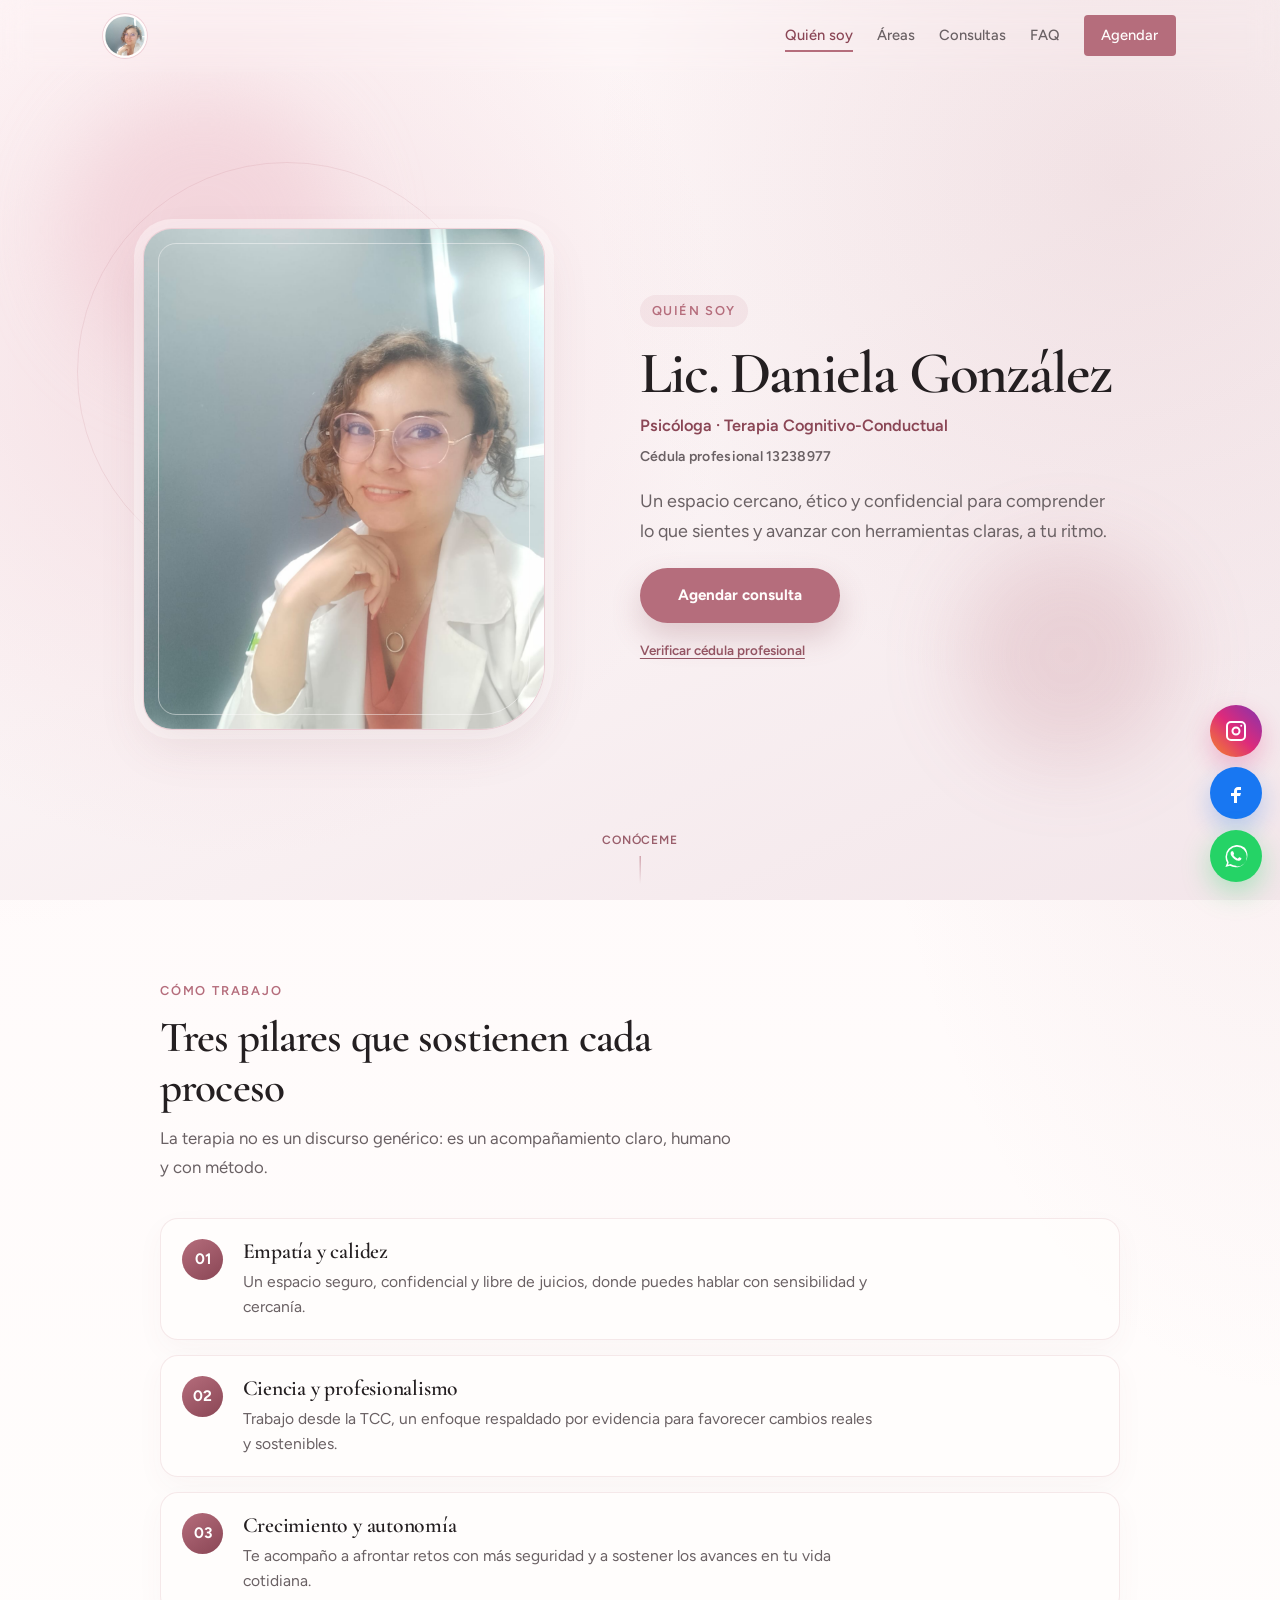
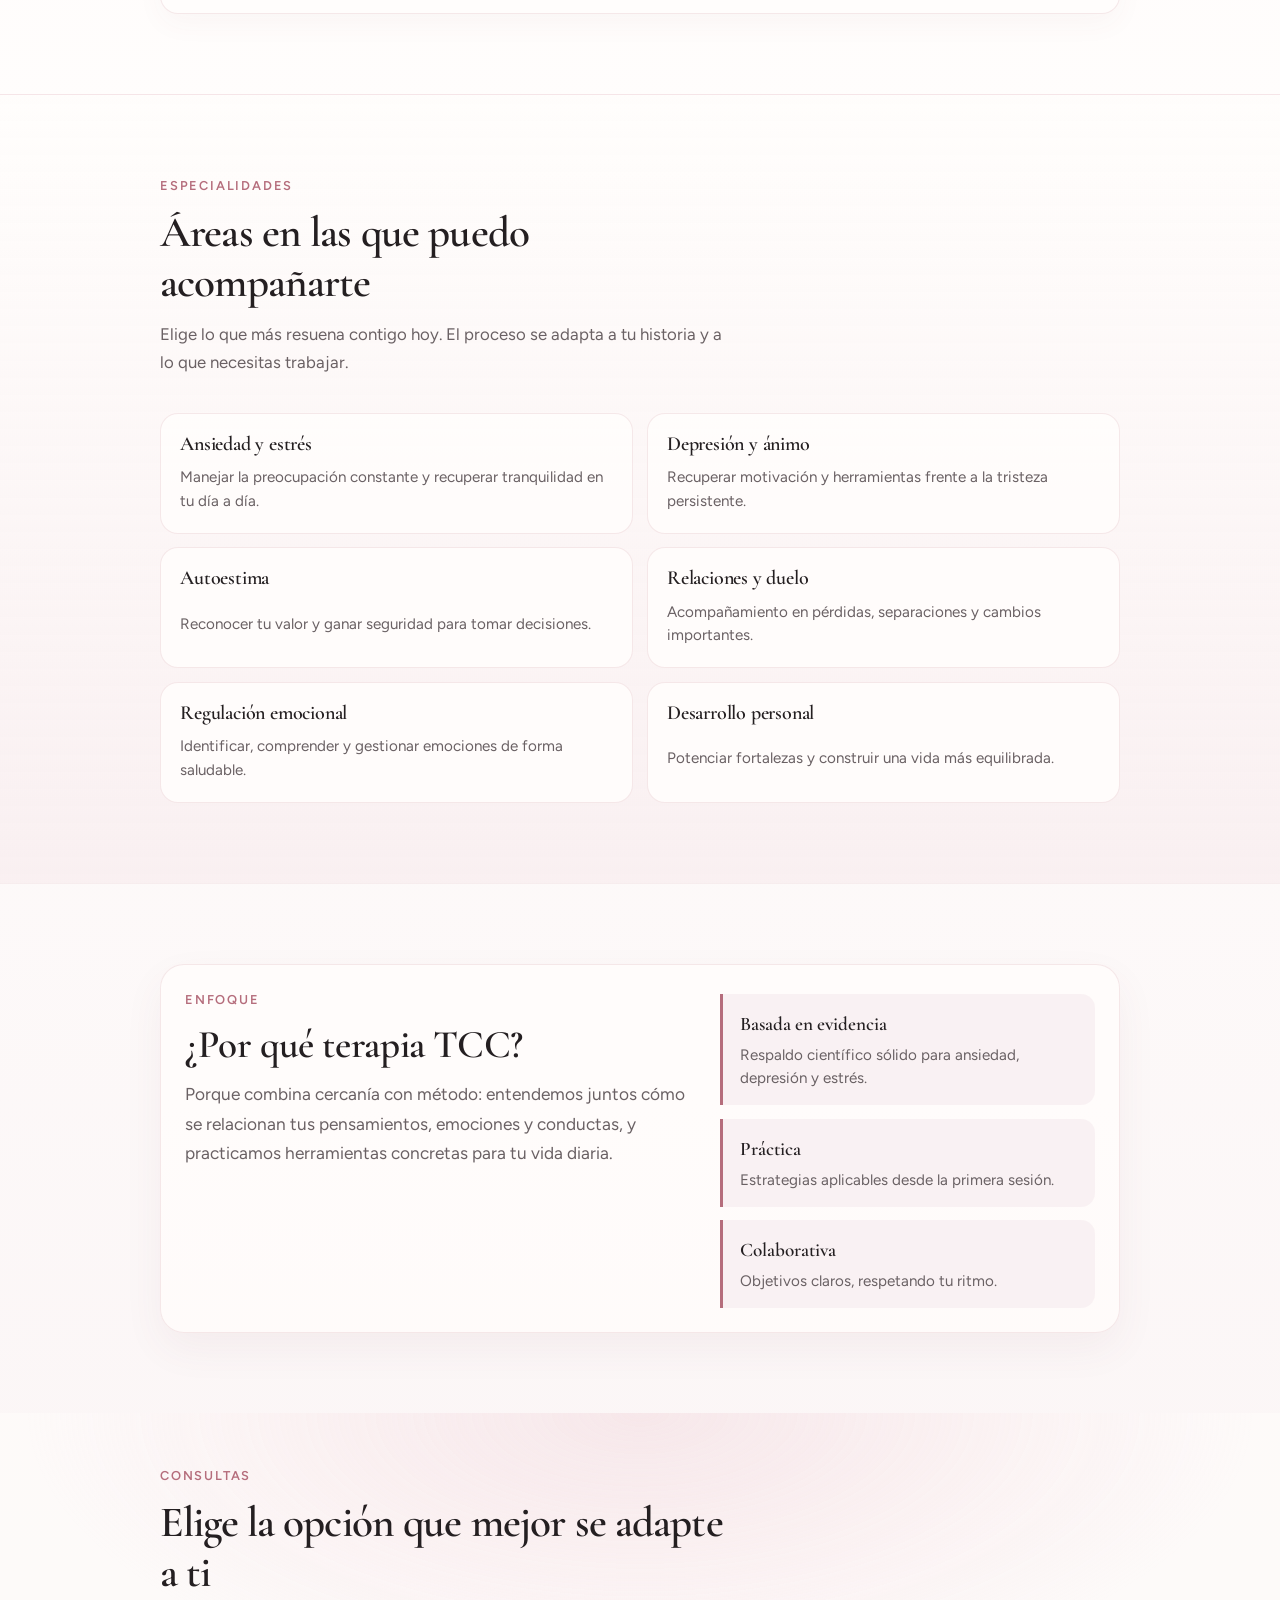
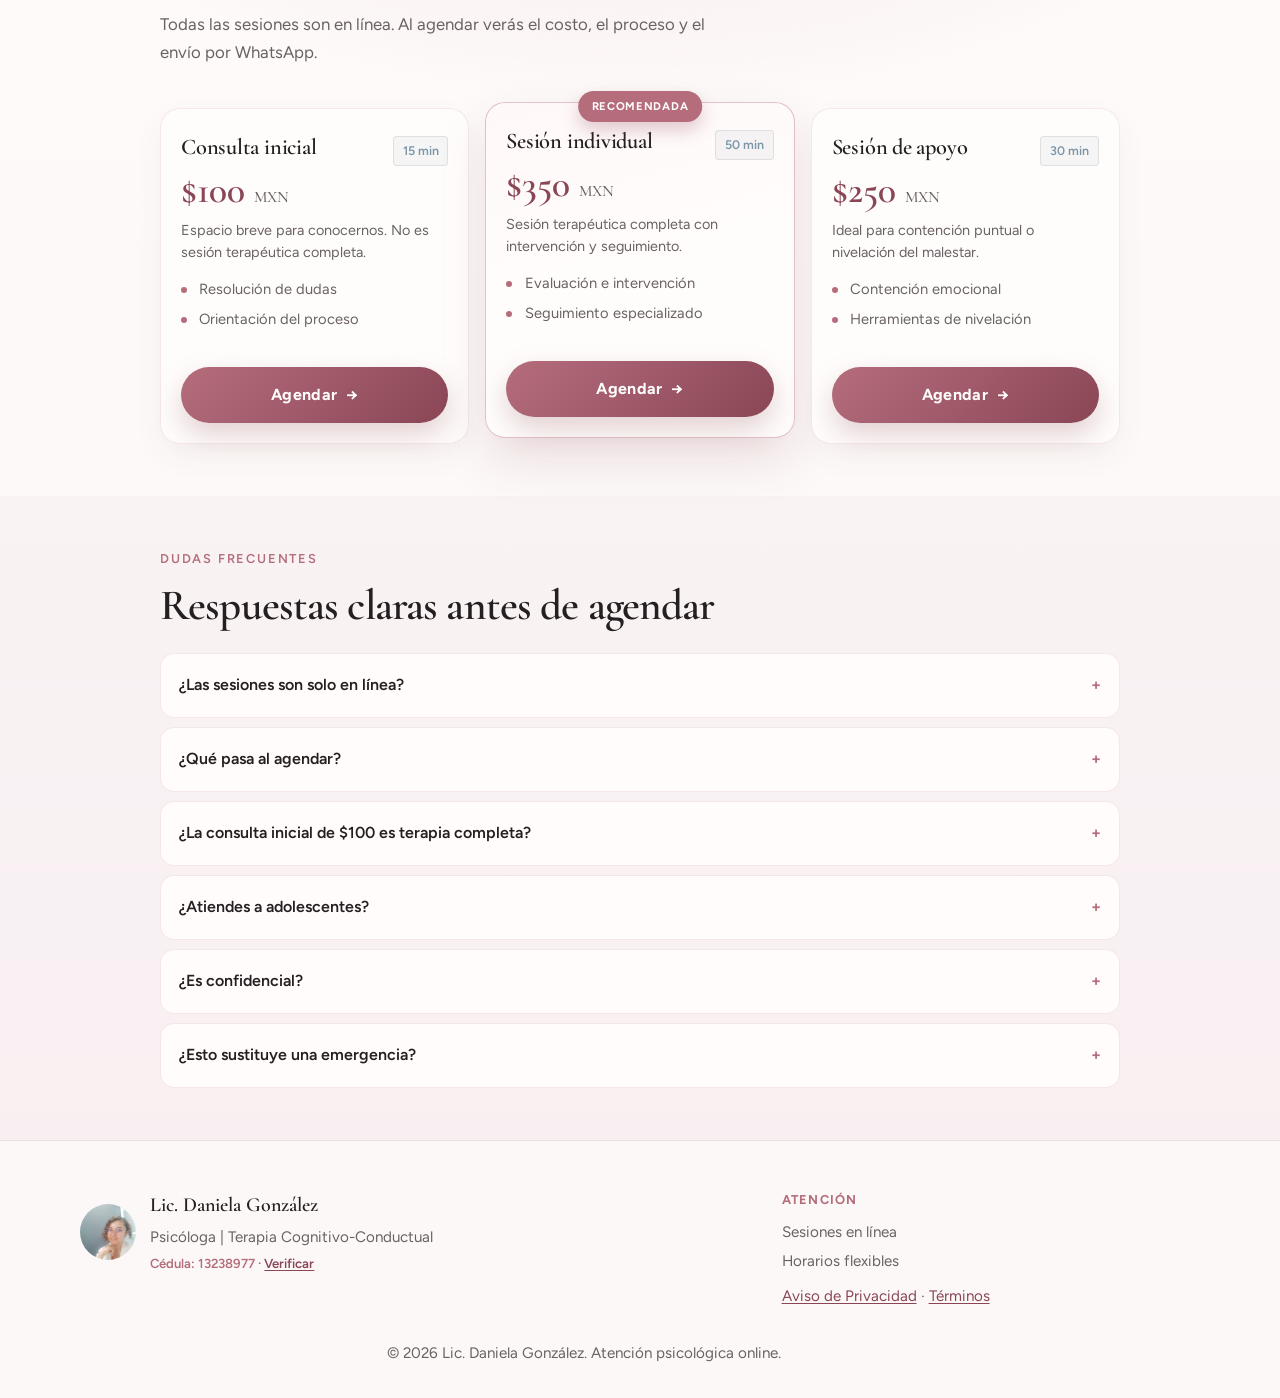
==== commit 05e09e7b: "Add files via upload" ====
--- a/index.html
+++ b/index.html
@@ -32,6 +32,7 @@
   <link rel="dns-prefetch" href="https://wa.me" />
   <link href="https://fonts.googleapis.com/css2?family=Cormorant+Garamond:ital,wght@0,500;0,600;0,700;1,500&family=Figtree:wght@400;500;600;700&display=swap" rel="stylesheet" />
   <link rel="stylesheet" href="./index.css" />
+  <link rel="stylesheet" href="./theme.css" />
   <script src="./analytics.js" defer></script>
 </head>
 <body class="page-home">
@@ -89,7 +90,7 @@
         </div>
 
         <div class="intro-copy">
-          <p class="eyebrow">Psicología online</p>
+          <p class="eyebrow">Quién soy</p>
           <h1 class="intro-name">Lic. Daniela González</h1>
           <p class="intro-role">Psicóloga · Terapia Cognitivo-Conductual</p>
           <p class="intro-cedula">Cédula profesional 13238977</p>
--- a/index.css
+++ b/index.css
@@ -3450,3 +3450,427 @@
     margin-bottom: 1.5rem;
   }
 }
+
+/* Mobile and tablet polish */
+@media (max-width: 1024px) {
+  .page-home .intro-layout {
+    gap: 1.75rem;
+    align-items: center;
+  }
+
+  .page-home .intro-photo {
+    max-width: min(340px, 46vw);
+  }
+
+  .page-home .intro-photo-frame {
+    max-height: min(58vh, 520px);
+    border-radius: 22px;
+  }
+
+  .page-home .intro-name {
+    font-size: clamp(2.1rem, 4.5vw, 2.8rem);
+  }
+
+  .page-home .pricing-grid {
+    grid-template-columns: repeat(3, minmax(0, 1fr));
+    gap: 0.85rem;
+  }
+
+  .page-home .price-option {
+    padding: 1.2rem 1rem 1.05rem;
+  }
+
+  .page-home .price-option h3 {
+    font-size: 1.2rem;
+  }
+
+  .page-home .price {
+    font-size: 1.85rem;
+  }
+}
+
+@media (max-width: 900px) {
+  .page-home .intro-hero.panel-screen {
+    min-height: auto;
+    padding: calc(var(--header-h) + 1rem) 1.35rem 2rem;
+  }
+
+  .page-home .intro-layout {
+    grid-template-columns: 1fr;
+    text-align: center;
+    justify-items: center;
+    gap: 1.35rem;
+  }
+
+  .page-home .intro-photo {
+    order: -1;
+    max-width: min(260px, 62vw);
+    margin: 0 auto;
+  }
+
+  .page-home .intro-photo-frame {
+    max-height: min(38vh, 340px);
+    aspect-ratio: 4 / 5;
+    border-radius: 20px;
+    box-shadow:
+      0 18px 40px rgba(143, 74, 88, 0.16),
+      0 0 0 1px rgba(232, 196, 203, 0.65);
+  }
+
+  .page-home .intro-photo-frame::before {
+    inset: 10px;
+    border-radius: 14px;
+  }
+
+  .page-home .intro-copy {
+    max-width: 34rem;
+    margin: 0 auto;
+  }
+
+  .page-home .intro-name {
+    font-size: clamp(2rem, 7.5vw, 2.55rem);
+  }
+
+  .page-home .intro-role,
+  .page-home .intro-cedula,
+  .page-home .intro-lead {
+    margin-left: auto;
+    margin-right: auto;
+  }
+
+  .page-home .intro-lead {
+    font-size: 1.02rem;
+    max-width: 30rem;
+  }
+
+  .page-home .intro-actions {
+    justify-content: center;
+  }
+
+  .page-home .intro-actions .btn {
+    min-width: min(100%, 280px);
+  }
+
+  .page-home .cedula-inline {
+    display: inline-block;
+    margin-top: 0.15rem;
+  }
+
+  .page-home .story-head {
+    text-align: center;
+    margin-left: auto;
+    margin-right: auto;
+  }
+
+  .page-home .story-lead {
+    font-size: 1rem;
+  }
+
+  .page-home .pillar-flow {
+    border-top: 0;
+    gap: 0.75rem;
+  }
+
+  .page-home .pillar-flow li {
+    grid-template-columns: auto 1fr;
+    gap: 0.85rem;
+    padding: 1.05rem 1rem;
+    border: 1px solid rgba(184, 107, 122, 0.16);
+    border-radius: 14px;
+    background: rgba(255, 252, 251, 0.88);
+    border-bottom: 1px solid rgba(184, 107, 122, 0.16);
+  }
+
+  .page-home .pillar-flow li:hover {
+    padding-left: 1rem;
+    background: rgba(255, 252, 251, 0.98);
+  }
+
+  .page-home .pillar-index {
+    width: 2.4rem;
+    height: 2.4rem;
+    display: grid;
+    place-items: center;
+    border-radius: 50%;
+    background: rgba(184, 107, 122, 0.12);
+    font-size: 1rem;
+    padding-top: 0;
+  }
+
+  .page-home .pillar-flow h3 {
+    font-size: 1.22rem;
+  }
+
+  .page-home .pillar-flow p {
+    font-size: 0.95rem;
+  }
+
+  .page-home .area-list {
+    border-top: 0;
+    gap: 0.7rem;
+  }
+
+  .page-home .area-list li,
+  .page-home .area-list li:nth-child(2n) {
+    padding: 1rem 1.05rem;
+    border: 1px solid rgba(184, 107, 122, 0.14);
+    border-radius: 14px;
+    background: rgba(255, 252, 251, 0.9);
+    border-bottom: 1px solid rgba(184, 107, 122, 0.14);
+    border-right: 0;
+  }
+
+  .page-home .area-list h3 {
+    font-size: 1.15rem;
+  }
+
+  .page-home .area-list p {
+    font-size: 0.93rem;
+  }
+
+  .page-home .focus-shell {
+    gap: 1.15rem;
+  }
+
+  .page-home .focus-copy {
+    text-align: center;
+  }
+
+  .page-home .focus-copy p:not(.eyebrow) {
+    margin-left: auto;
+    margin-right: auto;
+    font-size: 1rem;
+  }
+
+  .page-home .focus-points li {
+    text-align: left;
+  }
+
+  .page-home .pricing-grid {
+    grid-template-columns: 1fr;
+    max-width: 420px;
+    margin: 0 auto;
+    gap: 1rem;
+    padding-top: 0.5rem;
+  }
+
+  .page-home .price-option,
+  .page-home .price-option.featured {
+    transform: none;
+    padding: 1.35rem 1.2rem 1.2rem;
+  }
+
+  .page-home .price-option.featured {
+    order: -1;
+    box-shadow: 0 16px 36px rgba(143, 74, 88, 0.14);
+  }
+
+  .page-home .price-option.featured:hover,
+  .page-home .price-option:hover {
+    transform: translateY(-4px);
+  }
+
+  .page-home .price-ribbon {
+    top: -0.75rem;
+  }
+
+  .page-home .faq-shell .story-head {
+    text-align: center;
+  }
+
+  .page-booking .book-stage {
+    grid-template-columns: 1fr;
+    gap: 1rem;
+  }
+
+  .page-booking .book-offer,
+  .page-booking .book-form {
+    padding: 1.35rem 1.15rem;
+    border-radius: 18px;
+  }
+
+  .page-booking .book-price {
+    font-size: 2.4rem;
+  }
+}
+
+@media (max-width: 780px) {
+  .page-home .section-block {
+    padding: 2rem 1.1rem;
+  }
+
+  .page-home .content-shell {
+    max-width: 100%;
+  }
+
+  .page-home .story-head h2,
+  .page-home .focus-copy h2 {
+    font-size: clamp(1.7rem, 6.8vw, 2.15rem);
+  }
+
+  .page-home .intro-actions {
+    flex-direction: column;
+    align-items: stretch;
+    width: 100%;
+    max-width: 320px;
+    margin-left: auto;
+    margin-right: auto;
+  }
+
+  .page-home .intro-actions .btn {
+    width: 100%;
+    min-width: 0;
+  }
+
+  .float-stack {
+    right: 0.85rem;
+    bottom: calc(1rem + env(safe-area-inset-bottom));
+    gap: 0.55rem;
+  }
+
+  .float-btn {
+    width: 46px;
+    height: 46px;
+  }
+
+  body.has-sticky-cta .float-stack {
+    bottom: calc(4.75rem + env(safe-area-inset-bottom));
+  }
+
+  .sticky-cta {
+    padding: 0.75rem 1rem calc(0.75rem + env(safe-area-inset-bottom));
+  }
+
+  .footer-inner {
+    gap: 1.5rem;
+    text-align: left;
+  }
+
+  .legal-tabs {
+    border-radius: 14px;
+    grid-template-columns: 1fr;
+  }
+
+  .legal-tab {
+    border-radius: 10px;
+    padding: 0.85rem 0.9rem;
+    font-size: 0.92rem;
+  }
+}
+
+@media (max-width: 480px) {
+  .page-home .intro-hero.panel-screen {
+    padding: calc(var(--header-h) + 0.85rem) 1rem 1.75rem;
+  }
+
+  .page-home .intro-photo {
+    max-width: min(220px, 68vw);
+  }
+
+  .page-home .intro-photo-frame {
+    max-height: min(34vh, 280px);
+  }
+
+  .page-home .intro-name {
+    font-size: clamp(1.85rem, 8vw, 2.2rem);
+  }
+
+  .page-home .intro-role {
+    font-size: 0.9rem;
+  }
+
+  .page-home .intro-lead {
+    font-size: 0.98rem;
+    line-height: 1.55;
+  }
+
+  .page-home .section-block {
+    padding: 1.75rem 1rem;
+  }
+
+  .page-home .pillar-flow li,
+  .page-home .area-list li,
+  .page-home .area-list li:nth-child(2n) {
+    padding: 0.95rem 0.9rem;
+  }
+
+  .page-home .price-option {
+    padding: 1.25rem 1rem 1.1rem;
+  }
+
+  .page-home .price {
+    font-size: 2rem;
+  }
+
+  .page-home .btn-book {
+    padding: 0.9rem 1rem;
+  }
+
+  .page-booking .booking-main {
+    padding: calc(var(--header-h) + 1rem) 1rem 2.5rem;
+  }
+
+  .page-booking .book-price {
+    font-size: 2.15rem;
+  }
+}
+
+@media (min-width: 781px) and (max-width: 1024px) {
+  .page-home .area-list {
+    grid-template-columns: repeat(2, minmax(0, 1fr));
+  }
+
+  .page-home .area-list li {
+    padding: 1.1rem 1rem 1.1rem 0;
+    border-right: 1px solid rgba(184, 107, 122, 0.16);
+    border-radius: 0;
+    background: transparent;
+  }
+
+  .page-home .area-list li:nth-child(2n) {
+    padding-left: 1rem;
+    padding-right: 0;
+    border-right: 0;
+  }
+
+  .page-home .pricing-grid {
+    grid-template-columns: 1fr;
+    max-width: 520px;
+  }
+
+  .page-home .price-option.featured {
+    order: -1;
+  }
+
+  .page-home .intro-layout {
+    grid-template-columns: minmax(0, 0.9fr) minmax(0, 1.1fr);
+    text-align: left;
+    justify-items: stretch;
+  }
+
+  .page-home .intro-photo {
+    order: 0;
+    max-width: min(300px, 40vw);
+    margin: 0;
+  }
+
+  .page-home .intro-copy,
+  .page-home .intro-role,
+  .page-home .intro-cedula,
+  .page-home .intro-lead {
+    margin-left: 0;
+    margin-right: 0;
+  }
+
+  .page-home .intro-actions {
+    justify-content: flex-start;
+  }
+
+  .page-home .story-head,
+  .page-home .focus-copy,
+  .page-home .faq-shell .story-head {
+    text-align: left;
+    margin-left: 0;
+    margin-right: 0;
+  }
+}
--- a/theme.css
+++ b/theme.css
@@ -0,0 +1,461 @@
+/* Premium visual layer — overrides for a cleaner, more polished site */
+
+:root {
+  --rose: #b56d7c;
+  --rose-deep: #8a4655;
+  --rose-soft: #efd0d7;
+  --ink: #241f21;
+  --ink-soft: #6a6164;
+  --white: #fffdfc;
+  --paper: #fbf5f6;
+  --line: rgba(42, 36, 38, 0.1);
+  --shadow-soft: 0 18px 48px rgba(120, 70, 82, 0.1);
+  --radius: 18px;
+}
+
+body.page-home,
+body.page-booking,
+body.legal-page {
+  background:
+    radial-gradient(ellipse 90% 55% at 0% -10%, rgba(239, 208, 215, 0.55), transparent 55%),
+    radial-gradient(ellipse 70% 45% at 100% 8%, rgba(181, 109, 124, 0.12), transparent 50%),
+    linear-gradient(180deg, #fff8f9 0%, #fffdfc 38%, #f7eef0 100%);
+}
+
+/* Header */
+.page-home .site-header.is-scrolled,
+.page-booking .site-header,
+.legal-page .site-header {
+  background: rgba(255, 253, 252, 0.9);
+  border-bottom-color: rgba(181, 109, 124, 0.12);
+  box-shadow: 0 10px 30px rgba(36, 31, 33, 0.05);
+  backdrop-filter: blur(16px);
+}
+
+.page-home .site-header.is-hero-mode {
+  background: transparent;
+  box-shadow: none;
+  border-bottom-color: transparent;
+}
+
+/* Hero */
+.page-home .intro-hero {
+  position: relative;
+  overflow: hidden;
+}
+
+.page-home .intro-bg {
+  background:
+    radial-gradient(circle at 18% 40%, rgba(239, 208, 215, 0.65), transparent 42%),
+    radial-gradient(circle at 88% 20%, rgba(181, 109, 124, 0.14), transparent 40%),
+    linear-gradient(155deg, #fff7f8 0%, #fbf4f5 48%, #f3e6ea 100%);
+}
+
+.page-home .intro-layout {
+  max-width: 1080px;
+  gap: clamp(1.75rem, 4vw, 3.5rem);
+  align-items: center;
+}
+
+.page-home .intro-photo {
+  max-width: min(400px, 36vw);
+}
+
+.page-home .intro-photo-frame {
+  border-radius: 28px 28px 64px 28px;
+  aspect-ratio: 4 / 5;
+  max-height: calc(100dvh - var(--header-h) - 5rem);
+  box-shadow:
+    var(--shadow-soft),
+    0 0 0 1px rgba(239, 208, 215, 0.8),
+    0 0 0 10px rgba(255, 253, 252, 0.45);
+  overflow: hidden;
+}
+
+.page-home .intro-photo-frame::before {
+  inset: 14px;
+  border-radius: 18px 18px 48px 18px;
+  border-color: rgba(255, 253, 252, 0.45);
+}
+
+.page-home .intro-photo-frame img {
+  transform-origin: center 20%;
+}
+
+.page-home .intro-copy {
+  max-width: 32rem;
+}
+
+.page-home .intro-copy .eyebrow {
+  display: inline-flex;
+  align-items: center;
+  gap: 0.55rem;
+  padding: 0.35rem 0.75rem;
+  border-radius: 999px;
+  background: rgba(181, 109, 124, 0.1);
+  letter-spacing: 0.12em;
+  margin-bottom: 1rem;
+}
+
+.page-home .intro-name {
+  font-size: clamp(2.5rem, 5.2vw, 3.7rem);
+  line-height: 1.02;
+  letter-spacing: -0.03em;
+  margin: 0 0 0.55rem;
+}
+
+.page-home .intro-role {
+  margin: 0 0 0.35rem;
+  font-size: 1.02rem;
+  color: var(--rose-deep);
+}
+
+.page-home .intro-cedula {
+  margin: 0 0 1.15rem;
+  font-size: 0.88rem;
+  font-weight: 600;
+  color: var(--ink-soft);
+}
+
+.page-home .intro-lead {
+  font-size: 1.12rem;
+  line-height: 1.65;
+  color: var(--ink-soft);
+  margin: 0 0 1.4rem;
+  max-width: 30rem;
+}
+
+.page-home .intro-actions .btn-primary {
+  min-width: 200px;
+  border-radius: 999px;
+  padding: 0.95rem 1.45rem;
+  font-weight: 700;
+  box-shadow: 0 14px 30px rgba(143, 74, 88, 0.24);
+}
+
+.page-home .cedula-inline {
+  font-size: 0.84rem;
+  opacity: 0.9;
+}
+
+/* Content rhythm */
+.page-home .content-shell {
+  max-width: 960px;
+}
+
+.page-home .section-block {
+  padding: clamp(3rem, 7vw, 5rem) 1.5rem;
+}
+
+.page-home .story-head {
+  max-width: 36rem;
+  margin-bottom: 2.25rem;
+}
+
+.page-home .story-head h2 {
+  font-size: clamp(2rem, 4vw, 2.7rem);
+  letter-spacing: -0.02em;
+}
+
+.page-home .story-lead {
+  font-size: 1.05rem;
+  line-height: 1.7;
+}
+
+.page-home .band-soft {
+  background: linear-gradient(180deg, rgba(255, 253, 252, 0.4), rgba(239, 208, 215, 0.22));
+  border-block: 1px solid rgba(181, 109, 124, 0.1);
+}
+
+.page-home .band-rose {
+  background:
+    radial-gradient(ellipse 80% 70% at 50% 0%, rgba(239, 208, 215, 0.45), transparent 60%),
+    rgba(255, 253, 252, 0.55);
+}
+
+/* Pillars */
+.page-home .pillar-flow {
+  border-top: 0;
+  display: grid;
+  gap: 0.9rem;
+}
+
+.page-home .pillar-flow li {
+  grid-template-columns: auto 1fr;
+  gap: 1rem 1.2rem;
+  padding: 1.25rem 1.3rem;
+  border: 1px solid rgba(181, 109, 124, 0.14);
+  border-radius: var(--radius);
+  background: rgba(255, 253, 252, 0.82);
+  box-shadow: 0 10px 28px rgba(120, 70, 82, 0.04);
+  transition: transform 0.3s var(--ease), box-shadow 0.3s ease, border-color 0.25s ease;
+}
+
+.page-home .pillar-flow li:hover {
+  transform: translateY(-3px);
+  padding-left: 1.3rem;
+  border-color: rgba(181, 109, 124, 0.28);
+  box-shadow: var(--shadow-soft);
+  background: var(--white);
+}
+
+.page-home .pillar-index {
+  width: 2.6rem;
+  height: 2.6rem;
+  display: grid;
+  place-items: center;
+  border-radius: 50%;
+  background: linear-gradient(145deg, var(--rose), var(--rose-deep));
+  color: #fff;
+  font-size: 0.95rem;
+  font-family: var(--font-body);
+  font-weight: 700;
+  padding-top: 0;
+}
+
+.page-home .pillar-flow h3 {
+  font-size: 1.35rem;
+  margin-bottom: 0.35rem;
+}
+
+.page-home .pillar-flow p {
+  font-size: 0.98rem;
+  line-height: 1.6;
+}
+
+/* Areas */
+.page-home .area-list {
+  border-top: 0;
+  display: grid;
+  grid-template-columns: repeat(2, minmax(0, 1fr));
+  gap: 0.85rem;
+}
+
+.page-home .area-list li,
+.page-home .area-list li:nth-child(2n) {
+  padding: 1.2rem 1.2rem;
+  border: 1px solid rgba(181, 109, 124, 0.14);
+  border-radius: var(--radius);
+  background: rgba(255, 253, 252, 0.88);
+  border-right: 1px solid rgba(181, 109, 124, 0.14);
+  border-bottom: 1px solid rgba(181, 109, 124, 0.14);
+  transition: transform 0.3s var(--ease), border-color 0.25s ease, box-shadow 0.3s ease;
+}
+
+.page-home .area-list li:hover {
+  transform: translateY(-3px);
+  border-color: rgba(181, 109, 124, 0.3);
+  box-shadow: 0 14px 32px rgba(120, 70, 82, 0.08);
+}
+
+.page-home .area-list h3 {
+  font-size: 1.25rem;
+  margin-bottom: 0.3rem;
+}
+
+.page-home .area-list p {
+  font-size: 0.95rem;
+  line-height: 1.55;
+}
+
+/* Focus / TCC */
+.page-home .focus-shell {
+  gap: 1.75rem;
+  padding: 1.5rem;
+  border-radius: 24px;
+  background: rgba(255, 253, 252, 0.78);
+  border: 1px solid rgba(181, 109, 124, 0.14);
+  box-shadow: 0 16px 40px rgba(120, 70, 82, 0.06);
+}
+
+.page-home .focus-points li {
+  background: rgba(247, 238, 240, 0.75);
+  border-left-width: 3px;
+  border-radius: 0 14px 14px 0;
+}
+
+/* Pricing */
+.page-home .pricing-grid {
+  gap: 1rem;
+  padding-top: 0.85rem;
+  align-items: stretch;
+}
+
+.page-home .price-option {
+  padding: 1.5rem 1.25rem 1.25rem;
+  border-radius: 20px;
+  background: rgba(255, 253, 252, 0.95);
+  border: 1px solid rgba(181, 109, 124, 0.14);
+  box-shadow: 0 12px 30px rgba(120, 70, 82, 0.05);
+  overflow: visible;
+}
+
+.page-home .price-option.featured {
+  transform: translateY(-6px);
+  border-color: rgba(181, 109, 124, 0.4);
+  background: linear-gradient(165deg, #fff8f9 0%, #fffdfc 55%);
+  box-shadow: 0 22px 48px rgba(143, 74, 88, 0.14);
+}
+
+.page-home .price-ribbon {
+  top: -0.75rem;
+  padding: 0.38rem 0.85rem;
+  border-radius: 999px;
+  letter-spacing: 0.06em;
+  box-shadow: 0 8px 18px rgba(143, 74, 88, 0.28);
+}
+
+.page-home .price {
+  color: var(--rose-deep);
+  font-size: 2.35rem;
+}
+
+.page-home .btn-book {
+  border-radius: 999px;
+  margin-top: 1rem;
+}
+
+/* FAQ */
+.page-home .faq-item {
+  border-radius: 14px;
+  border-color: rgba(181, 109, 124, 0.14);
+  background: rgba(255, 253, 252, 0.92);
+  padding: 0.15rem 1.15rem;
+}
+
+.page-home .faq-item[open] {
+  border-color: rgba(181, 109, 124, 0.35);
+  box-shadow: 0 10px 28px rgba(120, 70, 82, 0.06);
+}
+
+/* Booking page polish */
+.page-booking .book-offer {
+  border-radius: 22px;
+  box-shadow: var(--shadow-soft);
+}
+
+.page-booking .book-form {
+  border-radius: 22px;
+}
+
+.page-booking .book-price {
+  color: var(--rose-deep);
+}
+
+/* Mobile / tablet */
+@media (max-width: 900px) {
+  .page-home .intro-hero.panel-screen {
+    min-height: auto;
+    padding: calc(var(--header-h) + 1rem) 1.2rem 2rem;
+  }
+
+  .page-home .intro-layout {
+    grid-template-columns: 1fr;
+    text-align: center;
+    justify-items: center;
+    gap: 1.4rem;
+  }
+
+  .page-home .intro-photo {
+    order: -1;
+    max-width: min(250px, 58vw);
+  }
+
+  .page-home .intro-photo-frame {
+    max-height: min(40vh, 320px);
+    border-radius: 24px 24px 48px 24px;
+    box-shadow:
+      0 16px 36px rgba(143, 74, 88, 0.16),
+      0 0 0 8px rgba(255, 253, 252, 0.5);
+  }
+
+  .page-home .intro-photo-frame::before {
+    border-radius: 16px 16px 36px 16px;
+  }
+
+  .page-home .intro-name {
+    font-size: clamp(2.05rem, 8vw, 2.6rem);
+  }
+
+  .page-home .intro-role,
+  .page-home .intro-cedula,
+  .page-home .intro-lead,
+  .page-home .intro-copy {
+    margin-left: auto;
+    margin-right: auto;
+  }
+
+  .page-home .intro-actions {
+    justify-content: center;
+    width: 100%;
+  }
+
+  .page-home .intro-actions .btn-primary {
+    width: min(100%, 300px);
+  }
+
+  .page-home .story-head,
+  .page-home .focus-copy,
+  .page-home .faq-shell .story-head {
+    text-align: center;
+    margin-left: auto;
+    margin-right: auto;
+  }
+
+  .page-home .focus-shell {
+    grid-template-columns: 1fr;
+    padding: 1.2rem;
+  }
+
+  .page-home .area-list {
+    grid-template-columns: 1fr;
+  }
+
+  .page-home .pricing-grid {
+    grid-template-columns: 1fr;
+    max-width: 420px;
+    margin: 0 auto;
+  }
+
+  .page-home .price-option.featured {
+    order: -1;
+    transform: none;
+  }
+
+  .page-home .section-block {
+    padding: 2.35rem 1.15rem;
+  }
+}
+
+@media (max-width: 480px) {
+  .page-home .intro-photo {
+    max-width: min(210px, 64vw);
+  }
+
+  .page-home .intro-photo-frame {
+    max-height: min(34vh, 270px);
+  }
+
+  .page-home .intro-lead {
+    font-size: 1rem;
+  }
+
+  .page-home .pillar-flow li,
+  .page-home .area-list li {
+    padding: 1.05rem 1rem;
+  }
+
+  .page-home .price {
+    font-size: 2.1rem;
+  }
+}
+
+@media (min-width: 901px) and (max-width: 1100px) {
+  .page-home .intro-photo {
+    max-width: min(340px, 34vw);
+  }
+
+  .page-home .pricing-grid {
+    grid-template-columns: repeat(3, minmax(0, 1fr));
+  }
+}
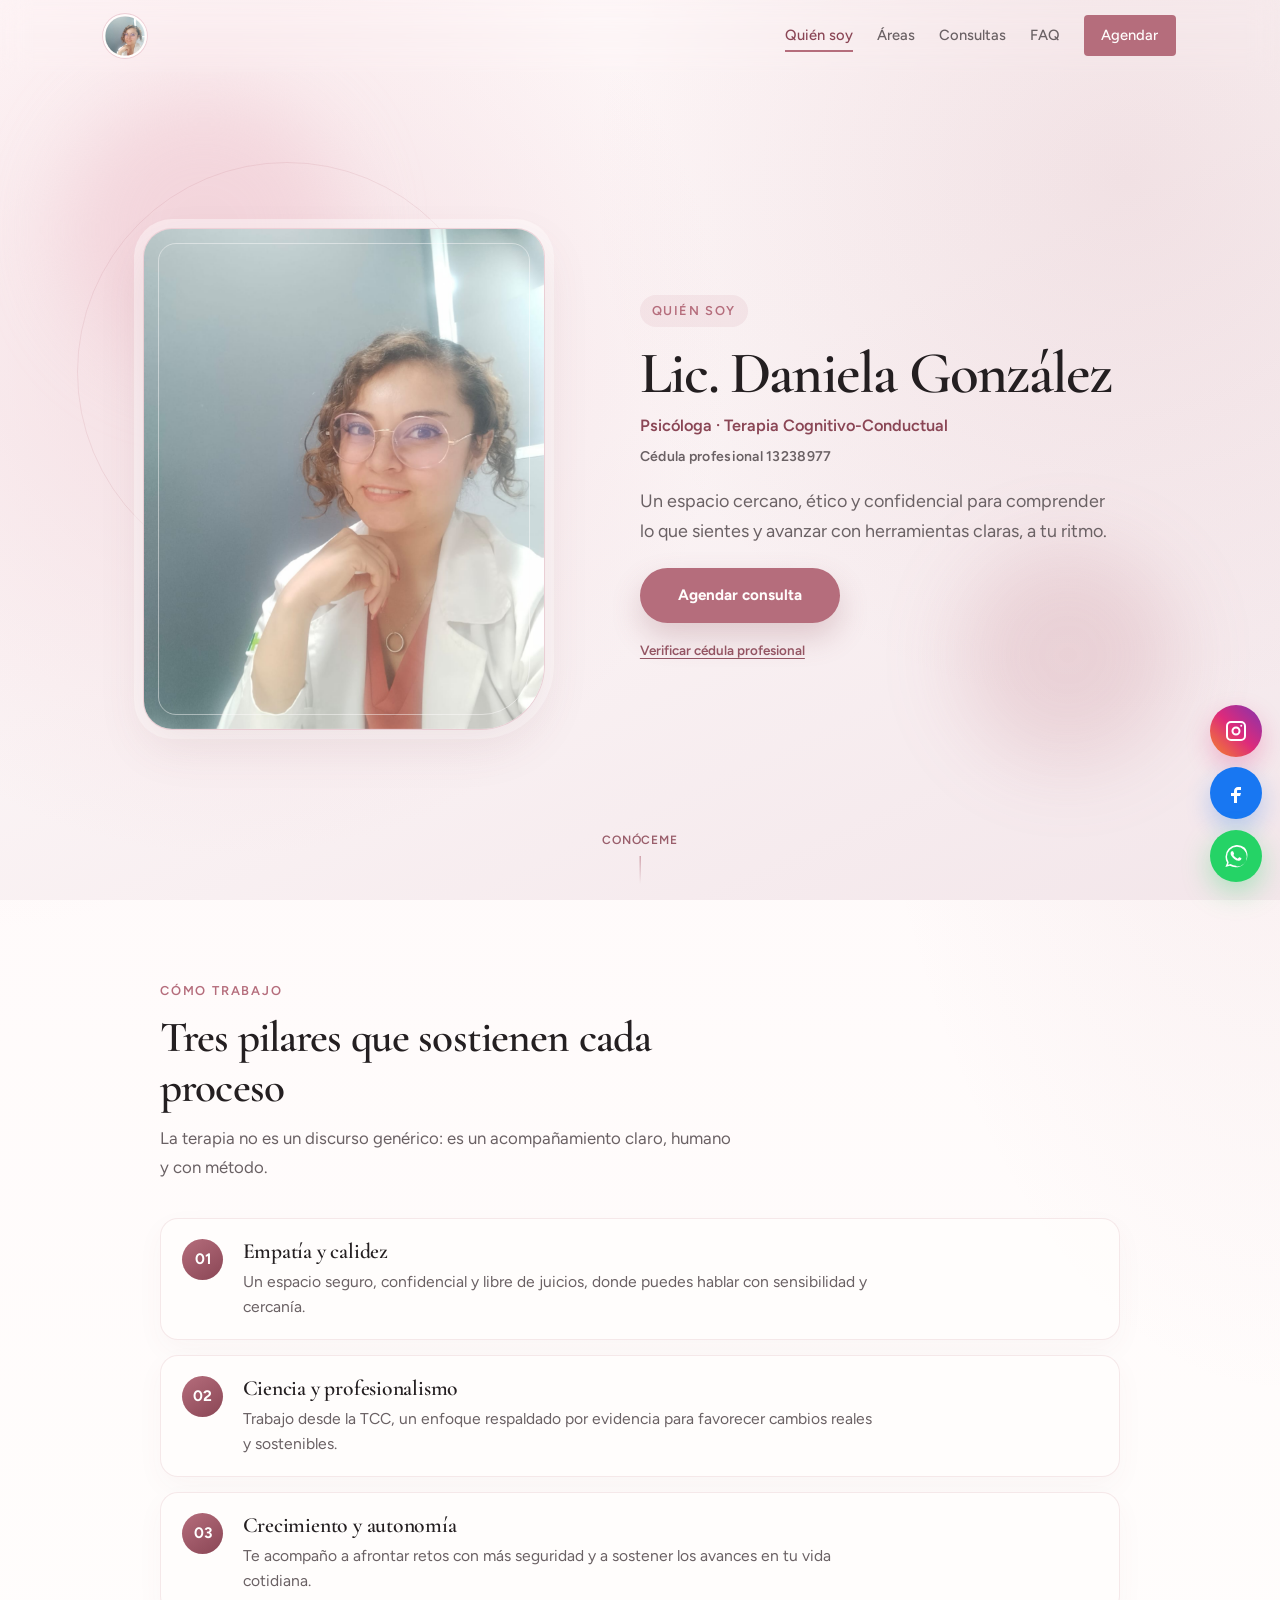
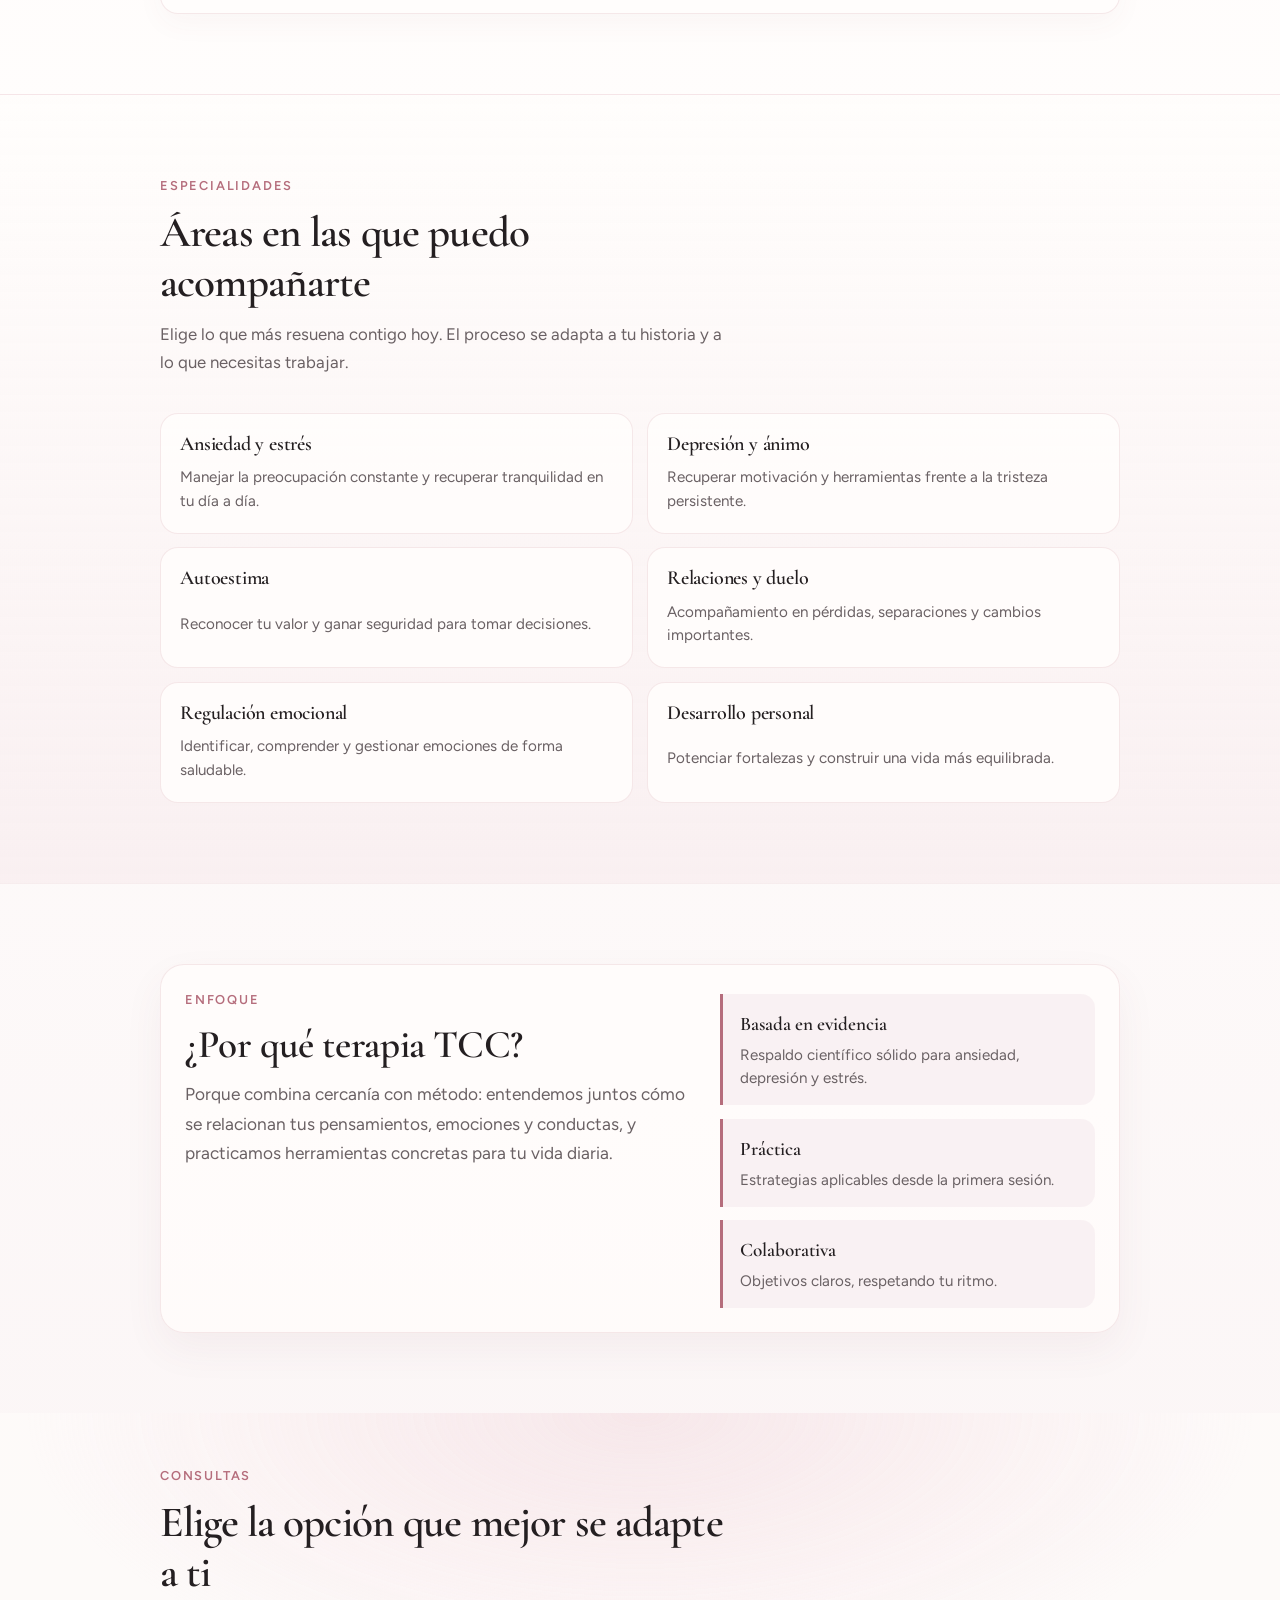
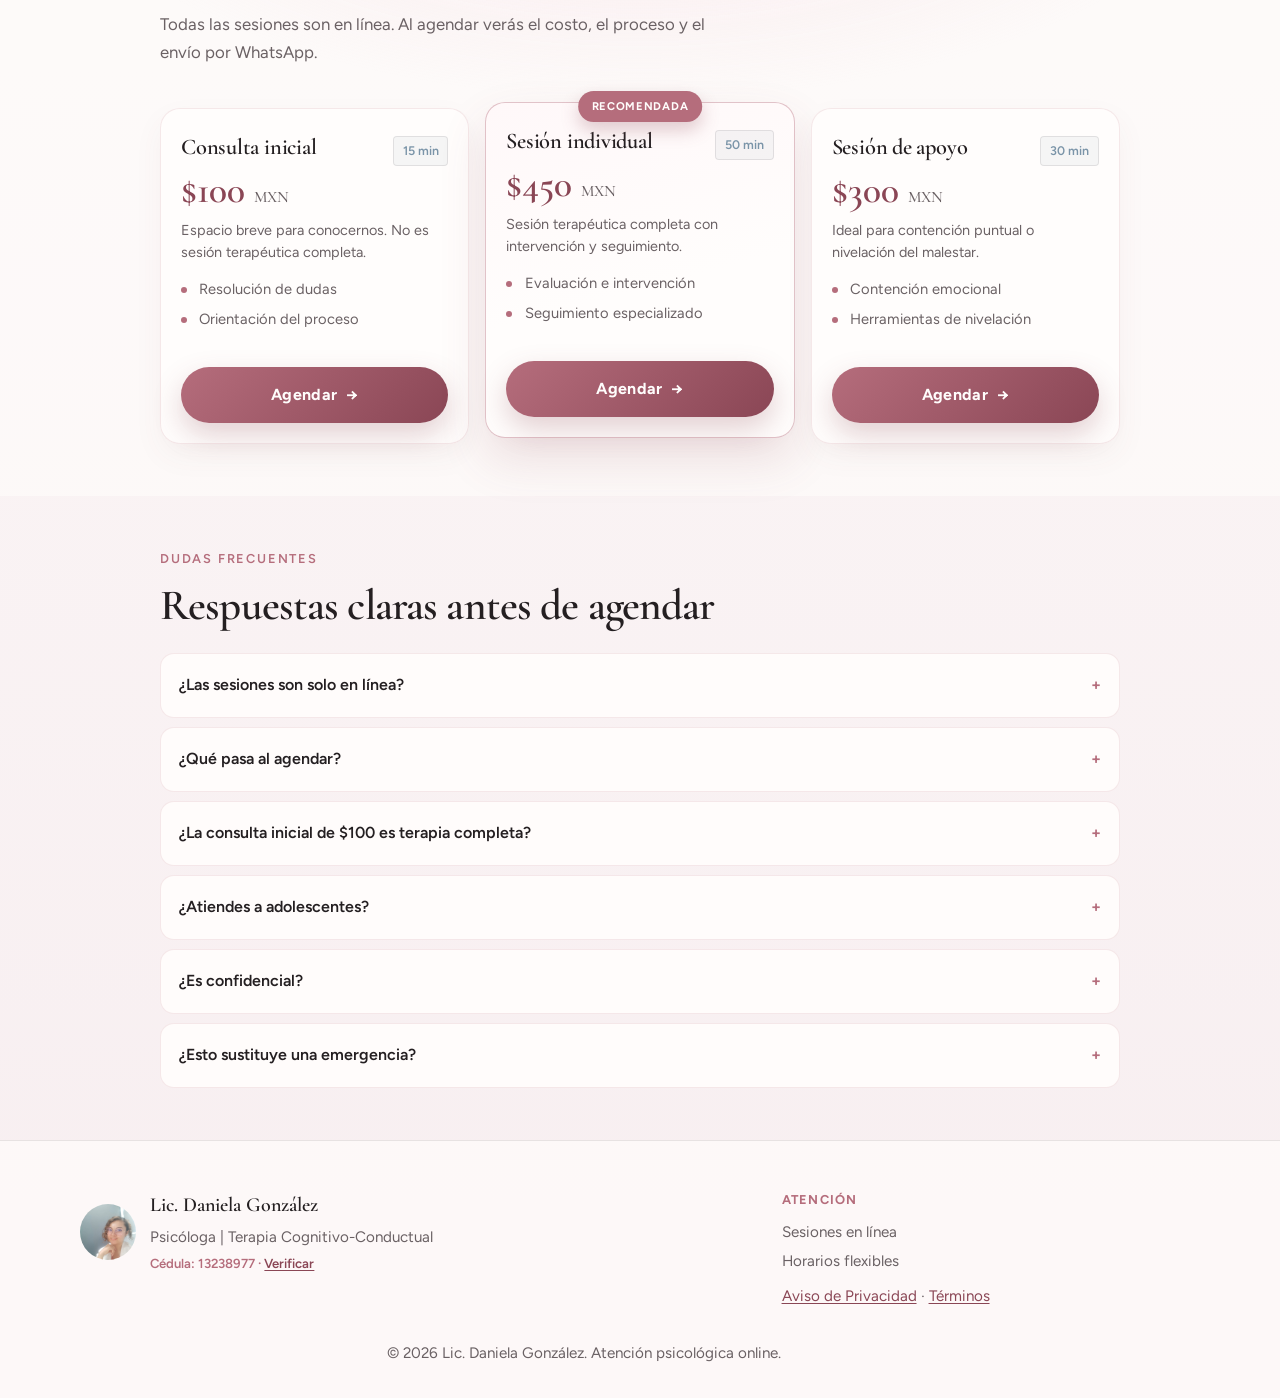
==== commit 3ef1cd36: "Change greeting from 'Hello' to 'Goodbye'" ====
--- a/index.html
+++ b/index.html
@@ -225,7 +225,7 @@
               <h3>Sesión individual</h3>
               <span class="price-time">50 min</span>
             </div>
-            <p class="price">$350 <span>MXN</span></p>
+            <p class="price">$450 <span>MXN</span></p>
             <p class="price-clarify">Sesión terapéutica completa con intervención y seguimiento.</p>
             <ul class="price-features">
               <li>Evaluación e intervención</li>
@@ -242,7 +242,7 @@
               <h3>Sesión de apoyo</h3>
               <span class="price-time">30 min</span>
             </div>
-            <p class="price">$250 <span>MXN</span></p>
+            <p class="price">$300 <span>MXN</span></p>
             <p class="price-clarify">Ideal para contención puntual o nivelación del malestar.</p>
             <ul class="price-features">
               <li>Contención emocional</li>
